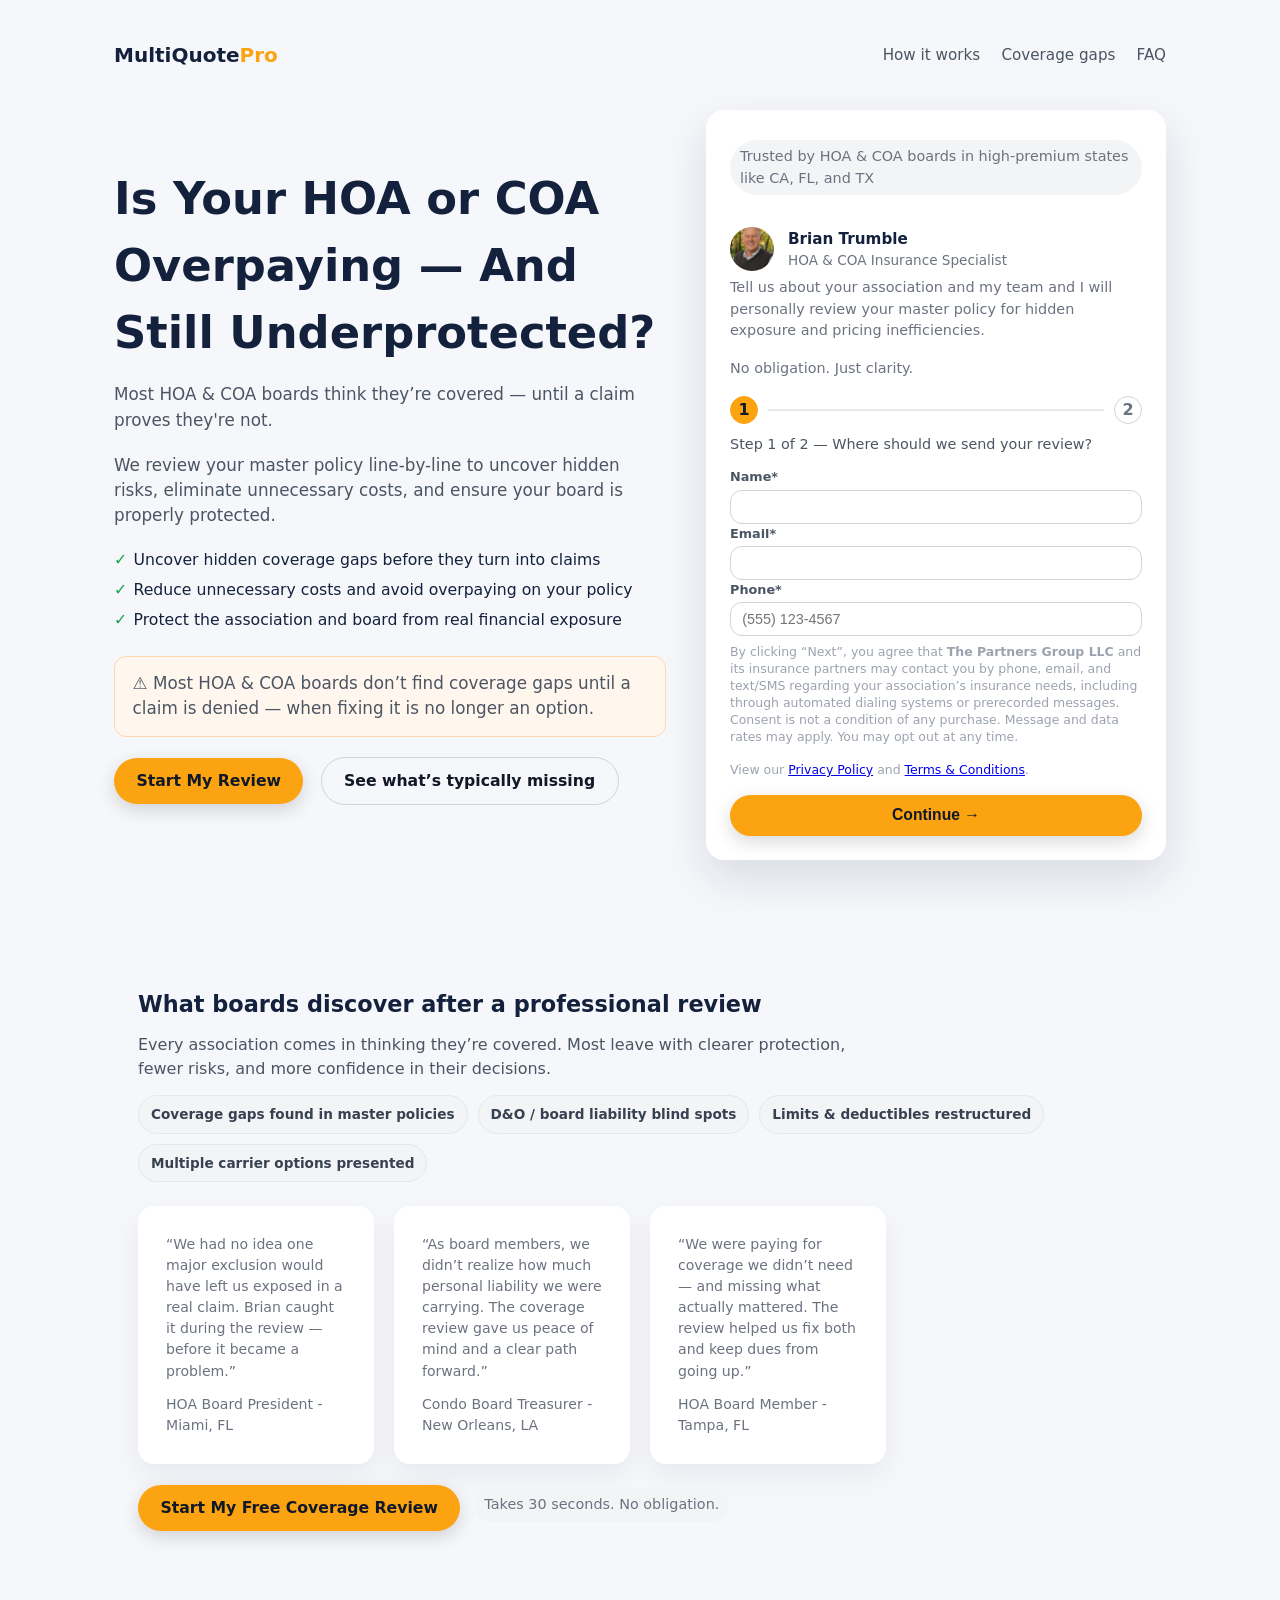
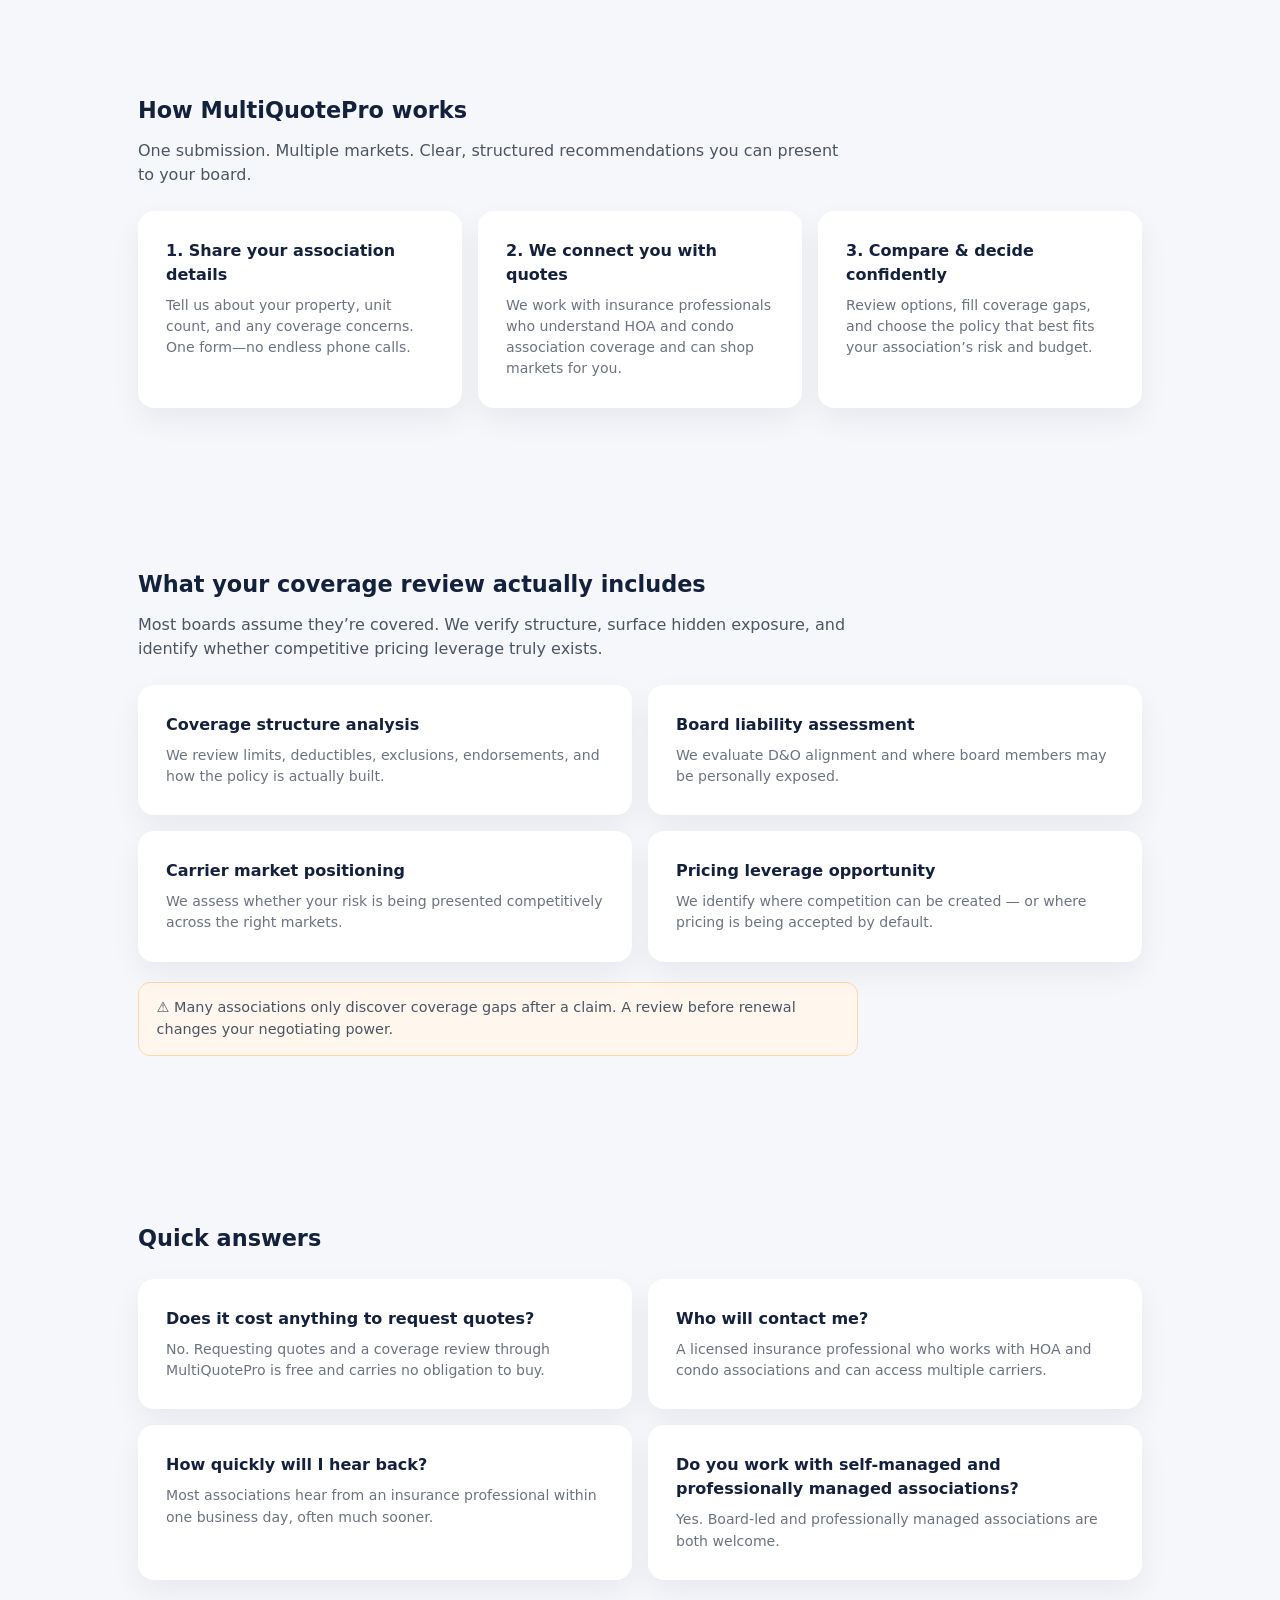
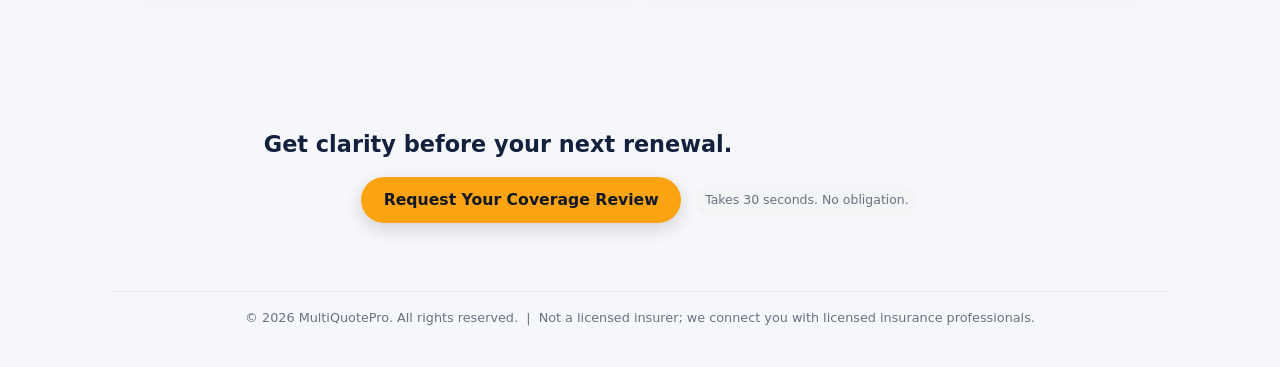
==== index.html @ 413044da "Revise text for clarity and specificity" ====
<!DOCTYPE html>
<html lang="en">
<head>
  <meta charset="UTF-8" />
  <title>MultiQuotePro – HOA & COA Association Insurance Review</title>
  <meta name="viewport" content="width=device-width, initial-scale=1" />
  <meta name="description" content="Free HOA and COA insurance coverage review. Uncover hidden gaps, exposure, and pricing inefficiencies before a claim or renewal." />
  <link rel="stylesheet" href="style.css" />

  <!-- Google tag (gtag.js) -->
  <script async src="https://www.googletagmanager.com/gtag/js?id=G-M279DR51PG"></script>
  <script>
    window.dataLayer = window.dataLayer || [];
    function gtag(){dataLayer.push(arguments);}
    gtag('js', new Date());

    // GA4
    gtag('config', 'G-M279DR51PG');

    // GOOGLE ADS
    gtag('config', 'AW-17934471659');
  </script>
</head>

<body>
<div class="page">
  <div class="wrapper">
    <header>
      <div class="logo">MultiQuote<span>Pro</span></div>
      <nav>
        <a href="#how-it-works">How it works</a>
        <a href="#coverage">Coverage gaps</a>
        <a href="#faq">FAQ</a>
      </nav>
    </header>

    <main>
      <section class="hero">
        <div class="hero-copy">
          <h1>Is Your HOA or COA Overpaying — And Still Underprotected?</h1>

          <p>
            Most HOA & COA boards think they’re covered — until a claim proves they're not.
          </p>

          <p>
            We review your master policy line-by-line to uncover hidden risks, eliminate unnecessary costs, and ensure your board is properly protected.
          </p>

          <ul class="hero-bullets">
            <li>Uncover hidden coverage gaps before they turn into claims</li>
            <li>Reduce unnecessary costs and avoid overpaying on your policy</li>
            <li>Protect the association and board from real financial exposure</li>
          </ul>

          <p class="risk-highlight">
            ⚠ Most HOA & COA boards don’t find coverage gaps until a claim is denied — when fixing it is no longer an option.
          </p>

          <div style="margin-top: 1.2rem;">
            <a href="#quote-form" class="btn btn-primary">Start My Review</a>
            <a href="#coverage" class="btn btn-secondary">See what’s typically missing</a>
          </div>
        </div>

        <div>
          <div class="card" id="quote-form">
            <p class="micro-proof">
              Trusted by HOA & COA boards in high-premium states like CA, FL, and TX
            </p>

            <div class="advisor-block">
              <img src="brian-headshot.jpg" alt="Brian - HOA & COA Insurance Specialist" class="advisor-photo">
              <div class="advisor-info">
                <div class="advisor-name">Brian Trumble</div>
                <div class="advisor-title">HOA & COA Insurance Specialist</div>
              </div>
            </div>

            <div id="stepIntro1">
              <p>
                Tell us about your association and my team and I will personally review your
                master policy for hidden exposure and pricing inefficiencies.
              </p>

              <p>
                No obligation. Just clarity.
              </p>
            </div>

            <div id="stepIntro2" style="display:none;">
              <p style="margin-top:0.5rem; color:#6b7280;">
                Almost done — this allows me to tailor your coverage review and identify
                gaps, risks, and pricing opportunities specific to your association.
              </p>
            </div>

            <form
              id="leadForm"
              action="https://formspree.io/f/mldqwpjg"
              method="POST"
            >
              <div class="step-indicator">
                <div class="step-dot active" id="dot1">1</div>
                <div class="step-line"></div>
                <div class="step-dot" id="dot2">2</div>
              </div>

              <div class="step-label" id="stepLabel">
                Step 1 of 2 — Where should we send your review?
              </div>

              <!-- STEP 1 -->
              <div id="step1">
                <div class="form-grid">
                  <div class="form-field">
                    <label for="name">Name*</label>
                    <input id="name" name="Name" required />
                  </div>

                  <div class="form-field">
                    <label for="email">Email*</label>
                    <input
                      id="email"
                      name="email"
                      type="email"
                      required
                      pattern="^[^@\s]+@[^@\s]+\.[^@\s]+$"
                      title="Please enter a valid email address (example: name@domain.com)"
                    />
                  </div>

                  <div class="form-field">
                    <label for="phone">Phone*</label>
                    <input
                      id="phone"
                      name="phone"
                      type="tel"
                      inputmode="numeric"
                      maxlength="14"
                      placeholder="(555) 123-4567"
                      required
                    />
                  </div>
                </div>

                <div class="helper" style="margin-top: 0.5rem; font-size: 0.78rem; line-height: 1.35;">
                  By clicking “Next”, you agree that <strong>The Partners Group LLC</strong> and its insurance partners may
                  contact you by phone, email, and text/SMS regarding your association’s insurance needs, including through
                  automated dialing systems or prerecorded messages. Consent is not a condition of any purchase.
                  Message and data rates may apply. You may opt out at any time.
                  <br><br>
                  View our <a href="/privacy.html" target="_blank">Privacy Policy</a> and
                  <a href="/terms.html" target="_blank">Terms & Conditions</a>.
                </div>

                <div style="margin-top: 1rem;">
                  <button type="button" class="btn btn-primary" style="width: 100%;" id="nextBtn">
                    Continue →
                  </button>
                </div>
              </div>

              <!-- STEP 2 -->
              <div id="step2" style="display:none;">
                <div class="form-grid">
                  <div class="form-field">
                    <label for="org_name">Association name*</label>
                    <input id="org_name" name="org_name" required />
                  </div>

                  <div class="form-field">
                    <label for="state">State*</label>
                    <input id="state" name="state" maxlength="2" placeholder="ID, CA, TX..." required />
                  </div>
                </div>

                <input type="hidden" name="utm_source" id="utm_source" />
                <input type="hidden" name="utm_medium" id="utm_medium" />
                <input type="hidden" name="utm_campaign" id="utm_campaign" />
                <input type="hidden" name="source" value="website" />

                <div style="margin-top: 1rem;">
                  <div style="font-size:0.85rem; color:#374151; margin-bottom:10px;">
                    ✔ Most boards receive a clear, actionable review within 1 business day
                  </div>

                  <div style="display:flex; gap:10px;">
                    <button type="button" class="btn btn-secondary" style="flex:1;" id="backBtn">
                      ← Back
                    </button>

                    <button type="submit" class="btn btn-primary" style="flex:2;">
                      Send My Review →
                    </button>
                  </div>
                </div>
              </div>
            </form>
          </div>
        </div>
      </section>

      <section class="section" id="testimonials">
        <div class="wrapper">
          <h2>What boards discover after a professional review</h2>
          <p>
            Every association comes in thinking they’re covered. Most leave with clearer protection, fewer risks,
            and more confidence in their decisions.
          </p>

          <div class="proof-row">
            <div class="proof-pill">Coverage gaps found in master policies</div>
            <div class="proof-pill">D&O / board liability blind spots</div>
            <div class="proof-pill">Limits & deductibles restructured</div>
            <div class="proof-pill">Multiple carrier options presented</div>
          </div>

          <div class="testimonials-grid section-grid">
            <div class="section-card">
              <p>
                “We had no idea one major exclusion would have left us exposed in a real claim.
                Brian caught it during the review — before it became a problem.”
              </p>
              <p class="helper" style="margin-top:0.75rem;">
                HOA Board President - Miami, FL
              </p>
            </div>

            <div class="section-card">
              <p>
                “As board members, we didn’t realize how much personal liability we were carrying.
                The coverage review gave us peace of mind and a clear path forward.”
              </p>
              <p class="helper" style="margin-top:0.75rem;">
                Condo Board Treasurer - New Orleans, LA
              </p>
            </div>

            <div class="section-card">
              <p>
                “We were paying for coverage we didn’t need — and missing what actually mattered.
                The review helped us fix both and keep dues from going up.”
              </p>
              <p class="helper" style="margin-top:0.75rem;">
                HOA Board Member - Tampa, FL
              </p>
            </div>
          </div>

          <div class="section-cta">
            <a href="#quote-form" class="btn btn-primary">Start My Free Coverage Review</a>
            <div class="micro-proof">Takes 30 seconds. No obligation.</div>
          </div>
        </div>
      </section>

      <section class="section" id="how-it-works">
        <div class="wrapper">
          <h2>How MultiQuotePro works</h2>
          <p>
            One submission. Multiple markets. Clear, structured recommendations you can present to your board.
          </p>

          <div class="section-grid">
            <div class="section-card">
              <h3>1. Share your association details</h3>
              <p>Tell us about your property, unit count, and any coverage concerns. One form—no endless phone calls.</p>
            </div>

            <div class="section-card">
              <h3>2. We connect you with quotes</h3>
              <p>We work with insurance professionals who understand HOA and condo association coverage and can shop markets for you.</p>
            </div>

            <div class="section-card">
              <h3>3. Compare & decide confidently</h3>
              <p>Review options, fill coverage gaps, and choose the policy that best fits your association’s risk and budget.</p>
            </div>
          </div>
        </div>
      </section>

      <section class="section" id="coverage">
        <div class="wrapper">
          <h2>What your coverage review actually includes</h2>
          <p>
            Most boards assume they’re covered. We verify structure, surface hidden exposure, and identify whether competitive pricing leverage truly exists.
          </p>

          <div class="section-grid section-grid-2x2">
            <div class="section-card">
              <h3>Coverage structure analysis</h3>
              <p>We review limits, deductibles, exclusions, endorsements, and how the policy is actually built.</p>
            </div>

            <div class="section-card">
              <h3>Board liability assessment</h3>
              <p>We evaluate D&O alignment and where board members may be personally exposed.</p>
            </div>

            <div class="section-card">
              <h3>Carrier market positioning</h3>
              <p>We assess whether your risk is being presented competitively across the right markets.</p>
            </div>

            <div class="section-card">
              <h3>Pricing leverage opportunity</h3>
              <p>We identify where competition can be created — or where pricing is being accepted by default.</p>
            </div>
          </div>

          <p class="risk-highlight">
            ⚠ Many associations only discover coverage gaps after a claim. A review before renewal changes your negotiating power.
          </p>
        </div>
      </section>

      <section class="section" id="faq">
        <div class="wrapper">
          <h2>Quick answers</h2>

          <div class="section-grid">
            <div class="section-card">
              <h3>Does it cost anything to request quotes?</h3>
              <p>No. Requesting quotes and a coverage review through MultiQuotePro is free and carries no obligation to buy.</p>
            </div>

            <div class="section-card">
              <h3>Who will contact me?</h3>
              <p>A licensed insurance professional who works with HOA and condo associations and can access multiple carriers.</p>
            </div>

            <div class="section-card">
              <h3>How quickly will I hear back?</h3>
              <p>Most associations hear from an insurance professional within one business day, often much sooner.</p>
            </div>

            <div class="section-card">
              <h3>Do you work with self-managed and professionally managed associations?</h3>
              <p>Yes. Board-led and professionally managed associations are both welcome.</p>
            </div>
          </div>
        </div>
      </section>
    </main>

    <section class="section final-cta">
      <div class="wrapper">
        <h2>Get clarity before your next renewal.</h2>

        <div class="final-cta-actions">
          <a href="#quote-form" class="btn btn-primary">Request Your Coverage Review</a>
          <div class="micro-proof">Takes 30 seconds. No obligation.</div>
        </div>
      </div>
    </section>

    <footer>
      &copy; <span id="year"></span> MultiQuotePro. All rights reserved.
      &nbsp;|&nbsp; Not a licensed insurer; we connect you with licensed insurance professionals.
    </footer>
  </div>
</div>

<script>
  document.getElementById('year').textContent = new Date().getFullYear();

  const params = new URLSearchParams(window.location.search);
  ['utm_source','utm_medium','utm_campaign'].forEach(key => {
    const el = document.getElementById(key);
    if (el && params.get(key)) el.value = params.get(key);
  });

  const step1 = document.getElementById("step1");
  const step2 = document.getElementById("step2");
  const nextBtn = document.getElementById("nextBtn");
  const backBtn = document.getElementById("backBtn");
  const stepLabel = document.getElementById("stepLabel");
  const dot1 = document.getElementById("dot1");
  const dot2 = document.getElementById("dot2");
  const leadForm = document.getElementById("leadForm");

  function showStep(n) {
    const intro1 = document.getElementById("stepIntro1");
    const intro2 = document.getElementById("stepIntro2");

    if (n === 1) {
      step1.style.display = "";
      step2.style.display = "none";
      stepLabel.textContent = "Step 1 of 2 — Where should we send your review?";

      intro1.style.display = "";
      intro2.style.display = "none";

      dot1.classList.add("active");
      dot2.classList.remove("active");
    } else {
      step1.style.display = "none";
      step2.style.display = "";
      stepLabel.textContent = "Step 2 of 2 — Final details to complete your review";

      intro1.style.display = "none";
      intro2.style.display = "";

      dot1.classList.remove("active");
      dot2.classList.add("active");
    }
  }

  function formatPhone(value) {
    const digits = value.replace(/\D/g, "").slice(0, 10);
    if (digits.length === 0) return "";
    if (digits.length < 4) return `(${digits}`;
    if (digits.length < 7) return `(${digits.slice(0,3)}) ${digits.slice(3)}`;
    return `(${digits.slice(0,3)}) ${digits.slice(3,6)}-${digits.slice(6)}`;
  }

  const phoneInput = document.getElementById("phone");

  phoneInput?.addEventListener("input", (e) => {
    e.target.value = formatPhone(e.target.value);
  });

  if (phoneInput) phoneInput.value = formatPhone(phoneInput.value);

  function validStep1() {
    const name = document.getElementById("name");
    const email = document.getElementById("email");
    const phoneEl = document.getElementById("phone");

    if (!name.checkValidity()) { name.reportValidity(); return false; }
    if (!email.checkValidity()) { email.reportValidity(); return false; }

    const phoneDigits = (phoneEl.value || "").replace(/\D/g, "");
    if (phoneDigits.length !== 10) {
      phoneEl.setCustomValidity("Please enter a 10-digit phone number");
      phoneEl.reportValidity();
      phoneEl.setCustomValidity("");
      return false;
    }

    return true;
  }

  nextBtn.addEventListener("click", () => {
    if (!validStep1()) return;
    showStep(2);
  });

  backBtn?.addEventListener("click", () => showStep(1));

  leadForm?.addEventListener("submit", async (e) => {
    e.preventDefault();

    if (!leadForm.checkValidity()) {
      leadForm.reportValidity();
      return;
    }

    const formData = new FormData(leadForm);

    try {
      const res = await fetch(leadForm.action, {
        method: "POST",
        body: formData,
        headers: { "Accept": "application/json" }
      });

      if (res.ok) {
        try {
          gtag('event', 'generate_lead');
        } catch (e) {}

        window.location.href = "/thank-you.html";
      } else {
        alert("Something went wrong submitting the form. Please try again or call us.");
      }
    } catch (err) {
      alert("Network error. Please try again or call us.");
    }
  });
</script>
</body>
</html>
---- style.css ----
/* Basic reset */
* {
  box-sizing: border-box;
  margin: 0;
  padding: 0;
}

body {
  font-family: system-ui, -apple-system, BlinkMacSystemFont, "Segoe UI", sans-serif;
  background: #f5f7fb;
  color: #14213d;
  line-height: 1.5;
}

/* Layout */
.page {
  min-height: 100vh;
  display: flex;
  flex-direction: column;
}

.wrapper {
  max-width: 1100px;
  margin: 0 auto;
  padding: 1.5rem;
}

/* Header */
header {
  padding: 1rem 0 0.5rem;
  display: flex;
  justify-content: space-between;
  align-items: center;
}

.logo {
  font-weight: 700;
  font-size: 1.25rem;
  color: #14213d;
}

.logo span {
  color: #fca311;
}

header nav a {
  margin-left: 1rem;
  text-decoration: none;
  color: #4b5563;
  font-size: 0.95rem;
}

header nav a:hover {
  color: #111827;
}

/* Hero */
.hero {
  display: grid;
  grid-template-columns: minmax(0, 3fr) minmax(0, 2.5fr);
  gap: 2.5rem;
  align-items: center;
  padding: 2rem 0 3rem;
}

@media (max-width: 768px) {
  .hero {
    grid-template-columns: 1fr;
  }
}

.hero-copy h1 {
  font-size: clamp(2rem, 2.6vw + 1rem, 2.8rem);
  margin-bottom: 1rem;
}

.hero-copy h1 span {
  color: #fca311;
}

.hero-copy p {
  font-size: 1.05rem;
  color: #4b5563;
  margin-bottom: 1.25rem;
}

.hero-bullets {
  margin: 1rem 0 1.5rem;
  list-style: none;
}

.hero-bullets li {
  margin-bottom: 0.4rem;
  display: flex;
  align-items: center;
  font-size: 0.98rem;
}

.hero-bullets li::before {
  content: "✓";
  color: #16a34a;
  margin-right: 0.4rem;
  font-weight: 600;
}

/* Buttons */
.btn {
  display: inline-flex;
  align-items: center;
  justify-content: center;
  padding: 0.7rem 1.4rem;
  border-radius: 999px;
  border: none;
  cursor: pointer;
  font-weight: 600;
  font-size: 0.98rem;
  text-decoration: none;
}

.btn-primary {
  background: #fca311;
  color: #111827;
  box-shadow: 0 6px 18px rgba(0, 0, 0, 0.15);
}

.btn-primary:hover {
  background: #f59e0b;
}

.btn-secondary {
  background: transparent;
  color: #111827;
  border: 1px solid #d1d5db;
  margin-left: 0.75rem;
}

.btn-secondary:hover {
  background: #e5e7eb;
}

/* Card / form */
.card {
  background: #ffffff;
  border-radius: 18px;
  padding: 1.5rem;
  box-shadow: 0 18px 45px rgba(15, 23, 42, 0.12);
}

.card h2 {
  font-size: 1.25rem;
  margin-bottom: 0.5rem;
}

.card p {
  font-size: 0.9rem;
  color: #6b7280;
  margin-bottom: 1rem;
}

#step1 .form-grid {
  grid-template-columns: 1fr;
}

@media (max-width: 640px) {
  .form-grid {
    grid-template-columns: 1fr;
  }
}

.form-field {
  display: flex;
  flex-direction: column;
}

label {
  font-size: 0.8rem;
  font-weight: 600;
  color: #4b5563;
  margin-bottom: 0.2rem;
}

input,
textarea,
select {
  border-radius: 0.75rem;
  border: 1px solid #d1d5db;
  padding: 0.5rem 0.7rem;
  font-size: 0.9rem;
  outline: none;
}

textarea {
  min-height: 70px;
  resize: vertical;
}

input:focus,
textarea:focus,
select:focus {
  border-color: #fca311;
  box-shadow: 0 0 0 1px rgba(252, 163, 17, 0.2);
}

.helper {
  font-size: 0.75rem;
  color: #9ca3af;
}

/* Sections */
.section {
  padding: 3.5rem 0;
}

.section h2 {
  font-size: 1.4rem;
  margin-bottom: 0.75rem;
}

.section p {
  color: #4b5563;
  max-width: 680px;
}

.section-grid {
  margin-top: 1.5rem;
  display: grid;
  gap: 1rem;
  grid-template-columns: repeat(12, 1fr);
}

/* Default: 3-up cards like How it works */
.section-card {
  grid-column: span 4;
}

/* Tablet: 2-up */
@media (max-width: 900px) {
  .section-card { grid-column: span 6; }
}

/* Mobile: 1-up */
@media (max-width: 640px) {
  .section-card { grid-column: span 12; }
}
/* Force a clean 2x2 grid (used for “What your coverage review actually includes”) */
/* 2x2 grid for Coverage Review section (works with 12-col layout) */
.section-grid.section-grid-2x2 .section-card{
  grid-column: span 6; /* 2-up */
}

@media (max-width: 900px){
  .section-grid.section-grid-2x2 .section-card{
    grid-column: span 12; /* 1-up */
  }
}

.section-card {
  background: #ffffff;
  border-radius: 16px;
  padding: 1.75rem 1.75rem;
  box-shadow: 0 12px 30px rgba(15, 23, 42, 0.06);
}

.section-card h3 {
  font-size: 1rem;
  margin-bottom: 0.5rem;
}

.section-card p {
  font-size: 0.88rem;
  color: #6b7280;
}

/* Footer */
footer {
  border-top: 1px solid #e5e7eb;
  padding: 1rem 0;
  font-size: 0.8rem;
  color: #6b7280;
  text-align: center;
  margin-top: auto;
}
/* Multi-step form */
.step-indicator{
  display:flex;
  align-items:center;
  gap:10px;
  margin: 0 0 10px;
}
.step-dot{
  width:28px; height:28px;
  border-radius:999px;
  border:1px solid #d1d5db;
  display:grid;
  place-items:center;
  font-weight:700;
  color:#6b7280;
  background:#fff;
}
.step-dot.active{
  background:#fca311;
  border-color:#fca311;
  color:#111827;
}
.step-line{
  flex:1;
  height:2px;
  background:#e5e7eb;
}
.step-label{
  font-size:.9rem;
  color:#4b5563;
  margin-bottom: 12px;
}
.advisor-block {
  display: flex;
  align-items: center;
  gap: 14px;
  margin: 16px 0 6px 0;
}

.advisor-photo{
  width: 44px !important;
  height: 44px !important;
  border-radius: 999px !important;
  object-fit: cover !important;
  flex: 0 0 44px !important;
  display: block !important;
  max-width: 44px !important;
}

.advisor-name {
  font-weight: 600;
  font-size: 0.95rem;
}

.advisor-title {
  font-size: 0.85rem;
  color: #6b7280;
}
/* Force advisor headshot sizing (override any global img rules) */
.advisor-photo{
  width: 44px !important;
  height: 44px !important;
  max-width: 44px !important;
  max-height: 44px !important;
  border-radius: 999px !important;
  object-fit: cover !important;
  flex: 0 0 44px !important;
  display: block !important;
}
.micro-proof{
  font-size: 0.78rem;
  color: #6b7280;
  background: #f3f4f6;
  display: inline-block;
  padding: 6px 10px;
  border-radius: 999px;
  margin: 6px 0 12px;
}
.risk-highlight{
  font-size: 0.9rem;
  font-weight: 500;
  color: #9f1239;
  background: #fef2f2;
  padding: 10px 14px;
  border-left: 4px solid #dc2626;
  border-radius: 8px;
  margin: 14px 0 6px;
}
.proof-row{
  display:flex;
  flex-wrap:wrap;
  gap:10px;
  margin-top:14px;
  margin-bottom:18px;
}
.proof-pill{
  background:#f3f4f6;
  border:1px solid #e5e7eb;
  color:#374151;
  padding:8px 12px;
  border-radius:999px;
  font-size:.85rem;
  font-weight:600;
}.section-cta{
  margin-top:18px;
  display:flex;
  align-items:center;
  gap:14px;
  flex-wrap:wrap;
}
.section-cta .micro-proof{
  color:#6b7280;
  font-size:.9rem;
}
.section h2 {
  text-align: left;
  max-width: 720px;
}

.section p {
  max-width: 720px;
}
/* Section header width control */
.section h2,
.section > .wrapper h2 {
  max-width: 720px;
}

.section p,
.section > .wrapper p {
  max-width: 720px;
}
.risk-highlight{
  margin-top: 1.25rem;
  background: #fff7ed;              /* softer than red */
  border: 1px solid #fed7aa;
  color: #9a3412;
  padding: 0.9rem 1.1rem;
  border-radius: 12px;
  max-width: 900px;                 /* keeps it from feeling like a site alert */
}
/* Testimonials layout fix */
.testimonials-grid{
  display: grid;
  gap: 1.25rem;
  grid-template-columns: repeat(12, 1fr);
  margin-top: 1.5rem;
}

.testimonials-grid .section-card{
  grid-column: span 3;
}

@media (max-width: 900px){
  .testimonials-grid .section-card{
    grid-column: span 6;
  }
}

@media (max-width: 640px){
  .testimonials-grid .section-card{
    grid-column: span 12;
  }
}
/* ===================================== */
/* FAQ 2x2 layout fix                    */
/* ===================================== */

#faq .section-grid{
  grid-template-columns: repeat(12, 1fr); /* keep base grid */
}

/* Force FAQ cards into 2 columns */
#faq .section-card{
  grid-column: span 6;
}

@media (max-width: 900px){
  #faq .section-card{
    grid-column: span 12;
  }
}


/* ===================================== */
/* Final CTA alignment fix               */
/* ===================================== */

.final-cta{
  text-align: center;
  padding: 2.75rem 0;
}

.final-cta h2{
  text-align: center;
  max-width: none;
  margin-bottom: 1rem;
}

.final-cta-actions{
  display: inline-flex;
  align-items: center;
  gap: 14px;
  flex-wrap: wrap;
  justify-content: center;
}

.final-cta .micro-proof{
  margin: 0;
}

@media (max-width: 640px){
  .final-cta-actions{
    flex-direction: column;
    align-items: stretch;
  }

  .final-cta-actions .btn{
    width: 100%;
  }
  #step1 .helper {
  font-size: 0.72rem;
  color: #6b7280;
  line-height: 1.3;
  opacity: 0.85;
}
}
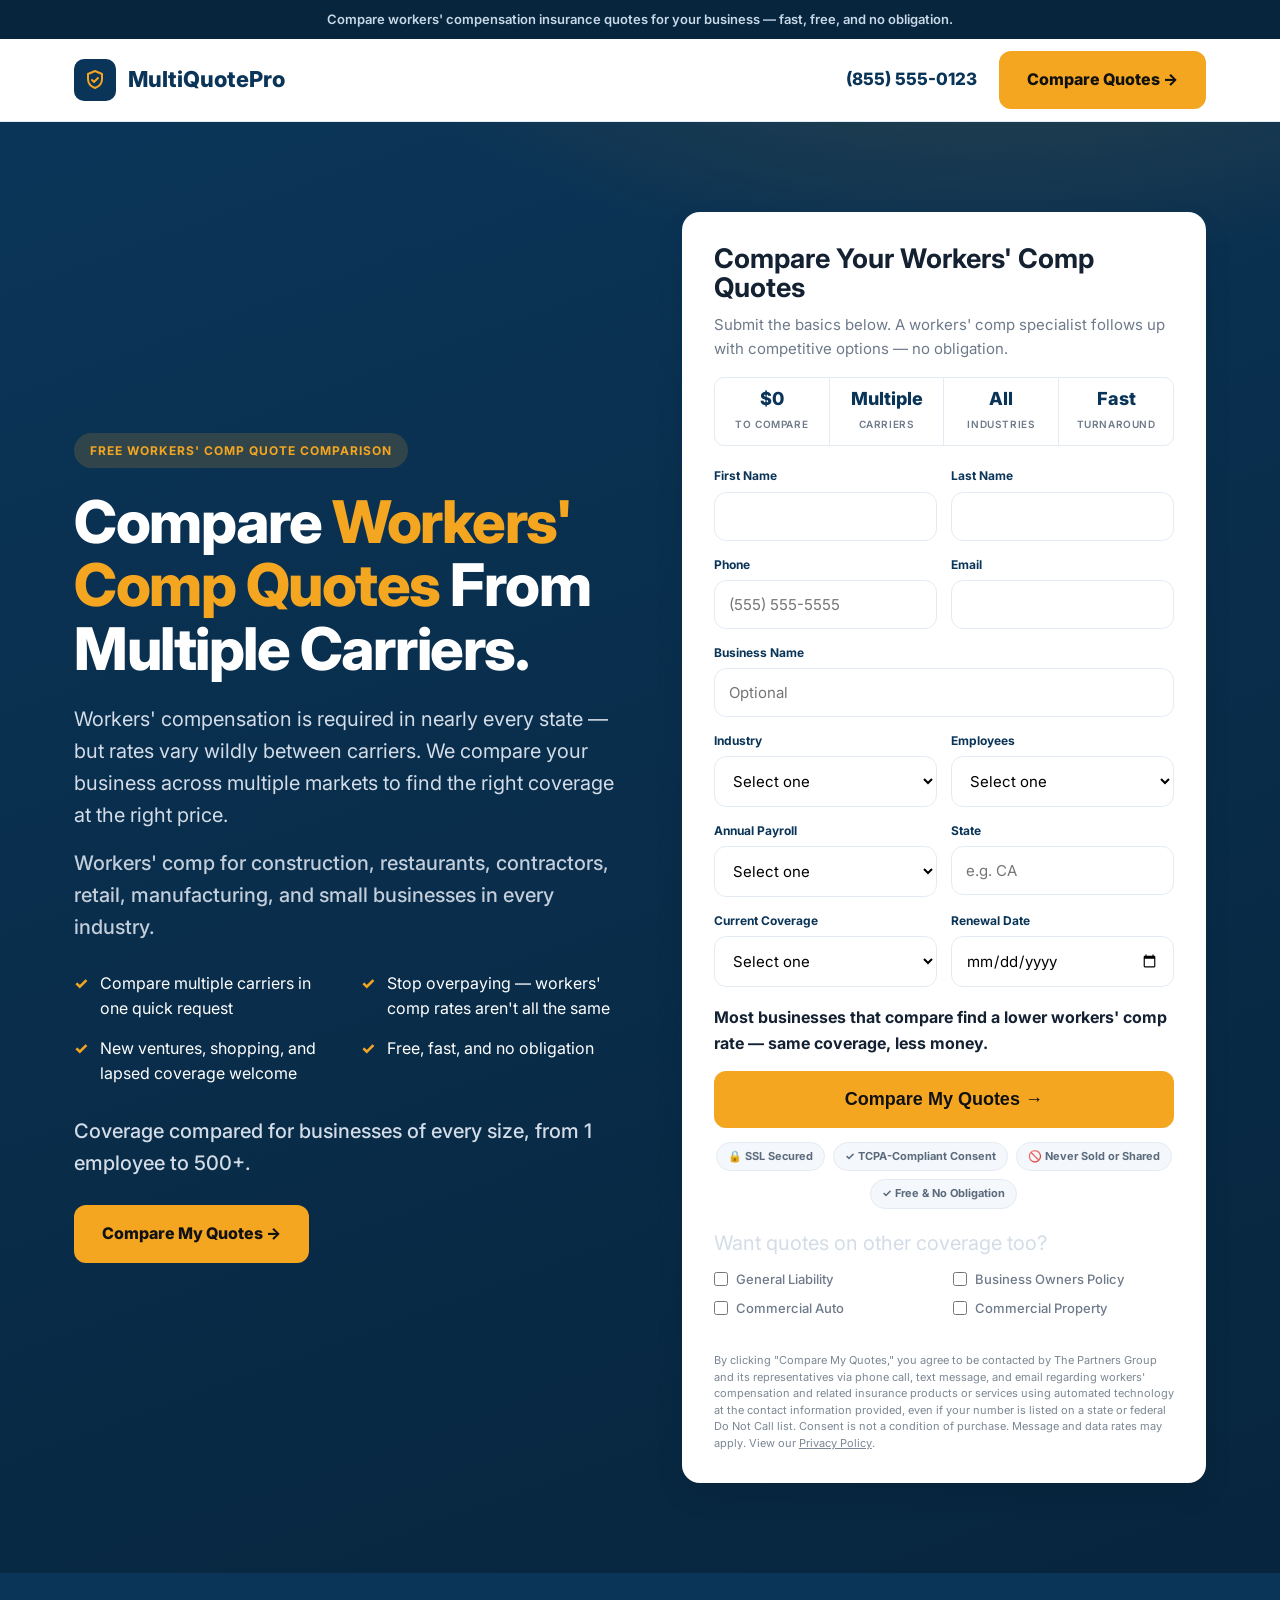
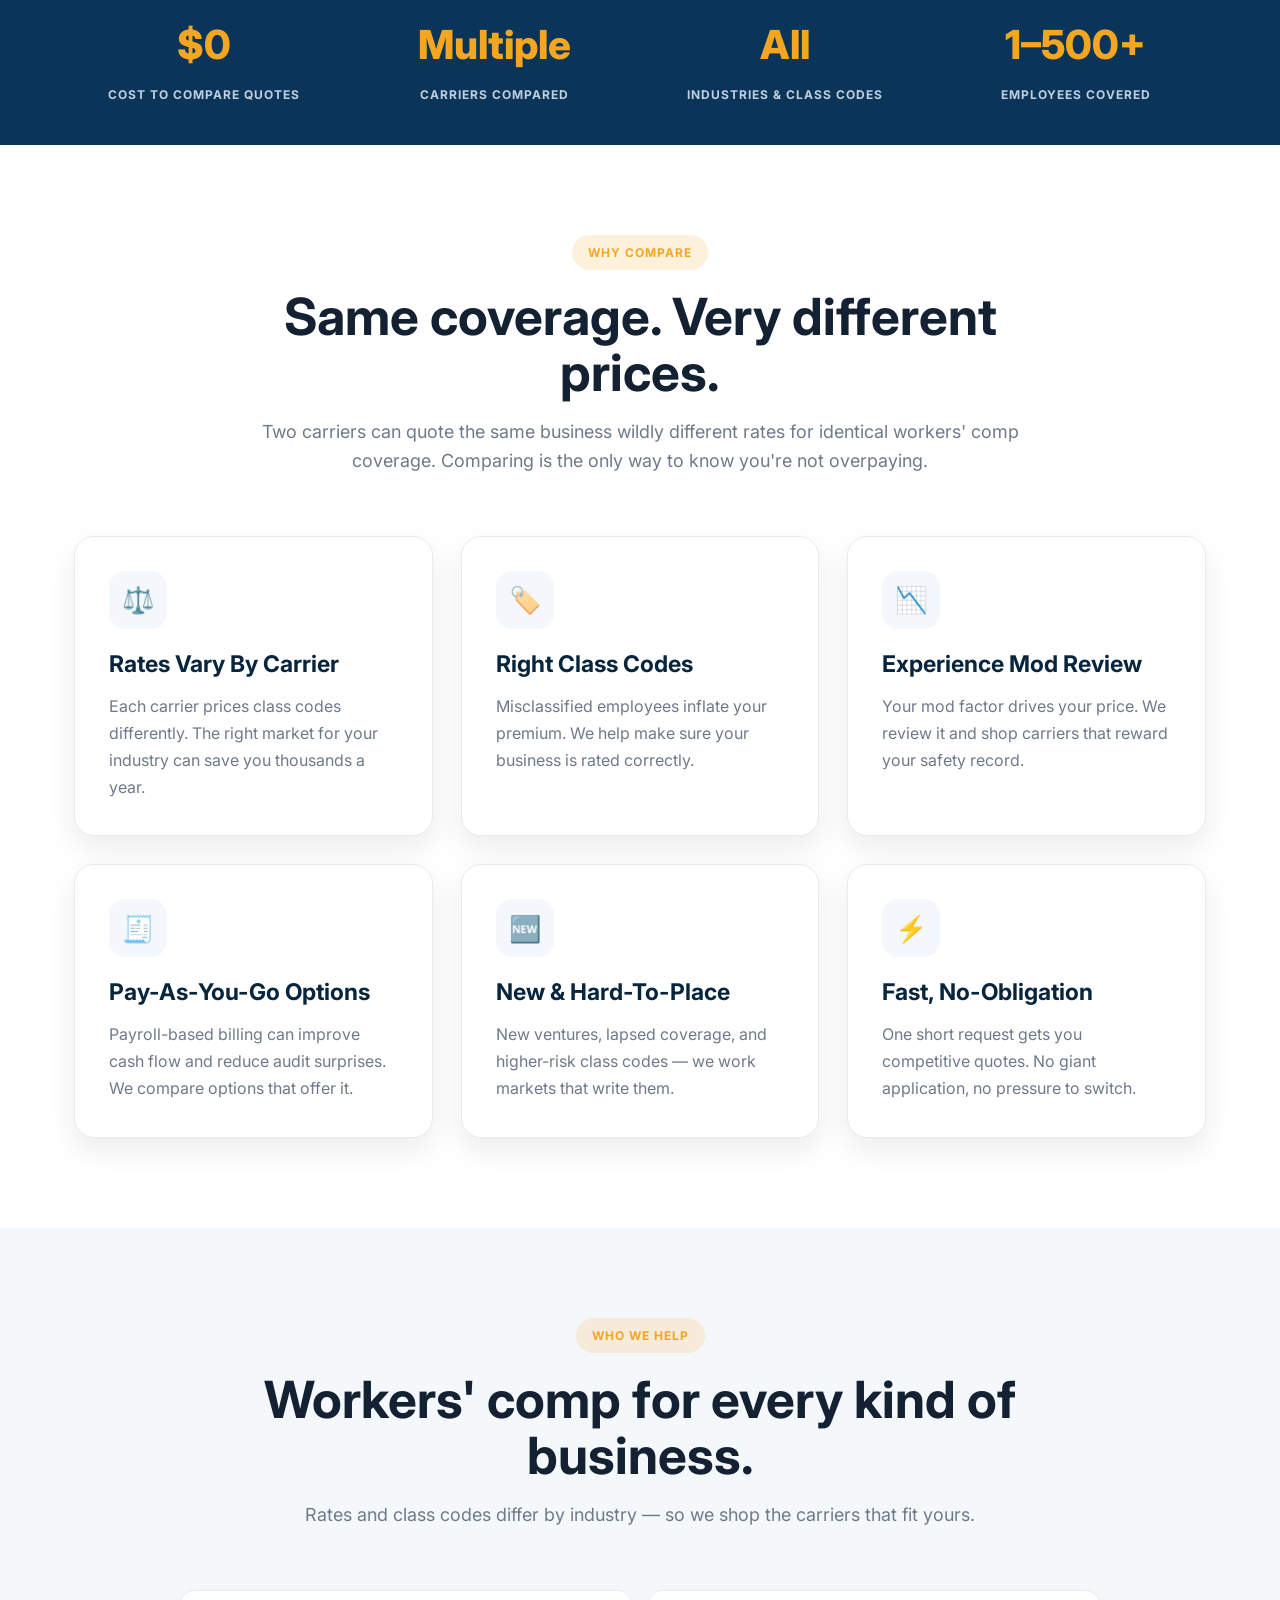
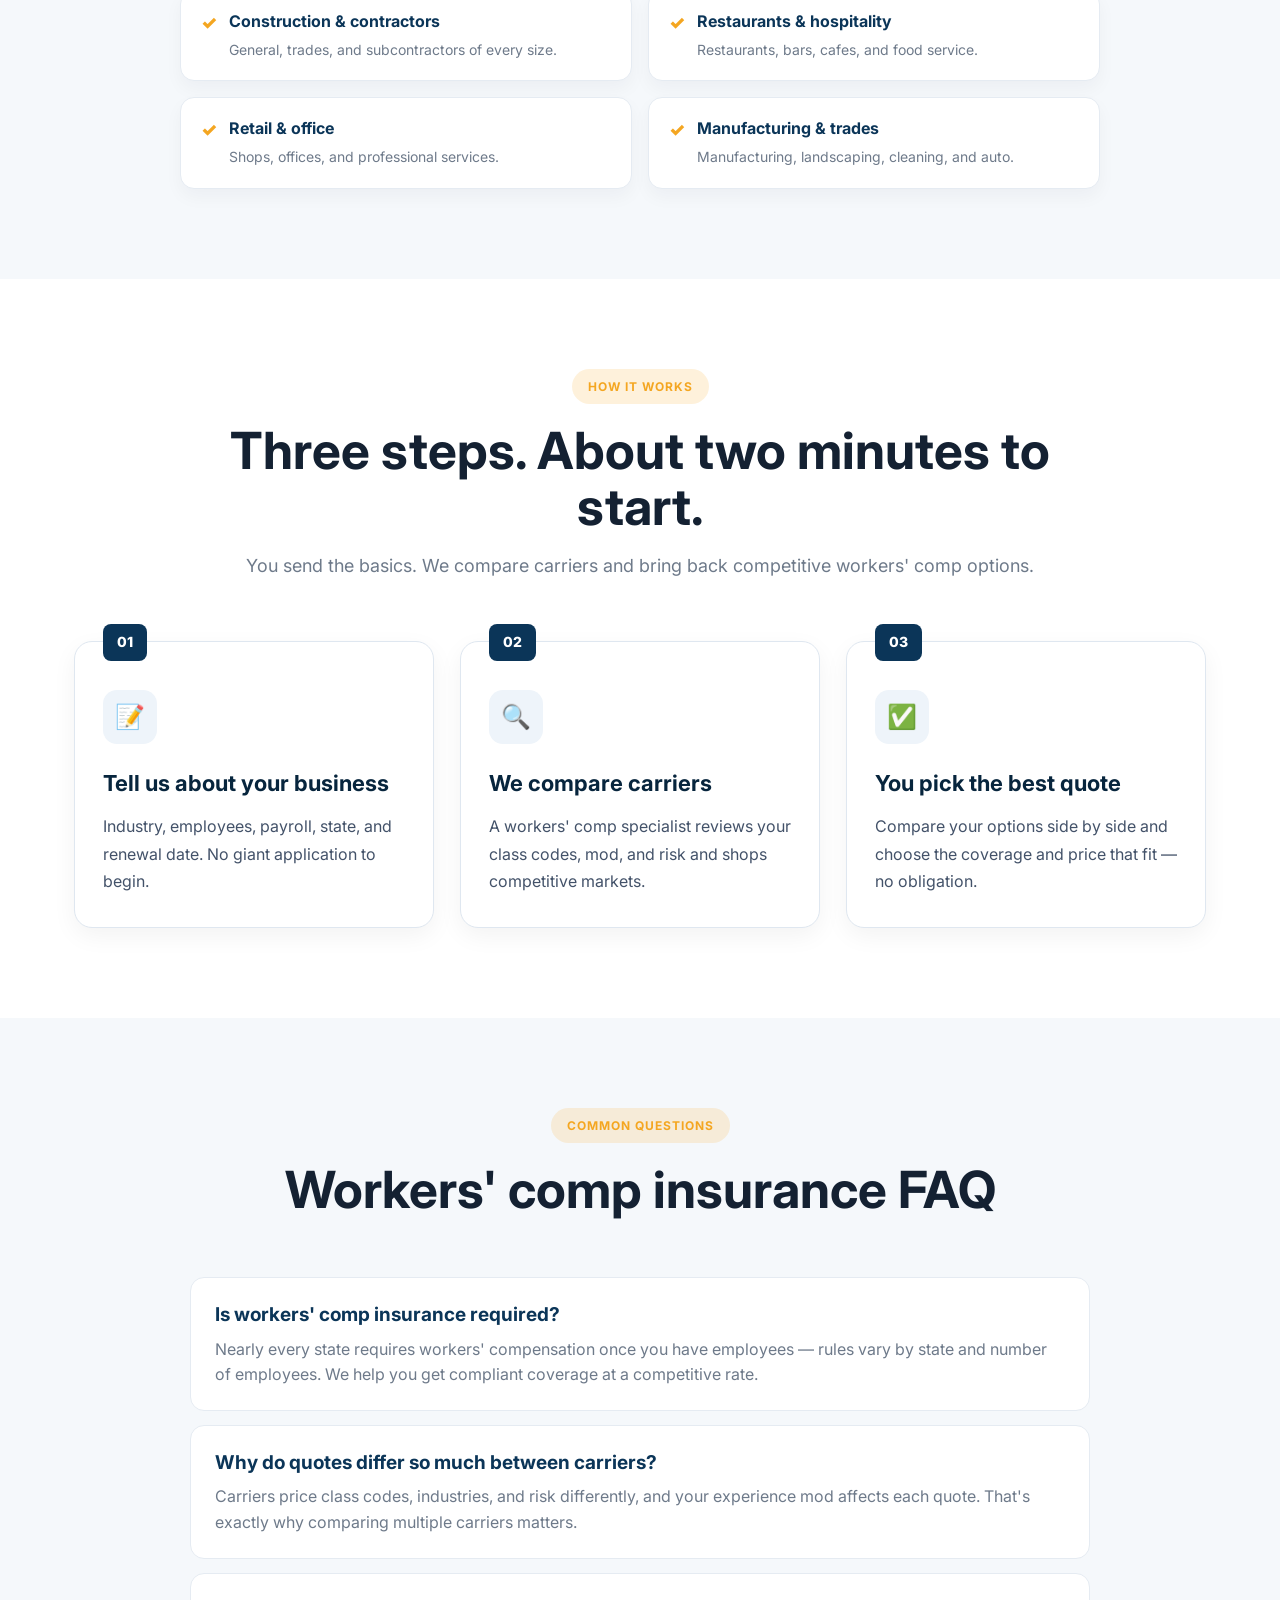
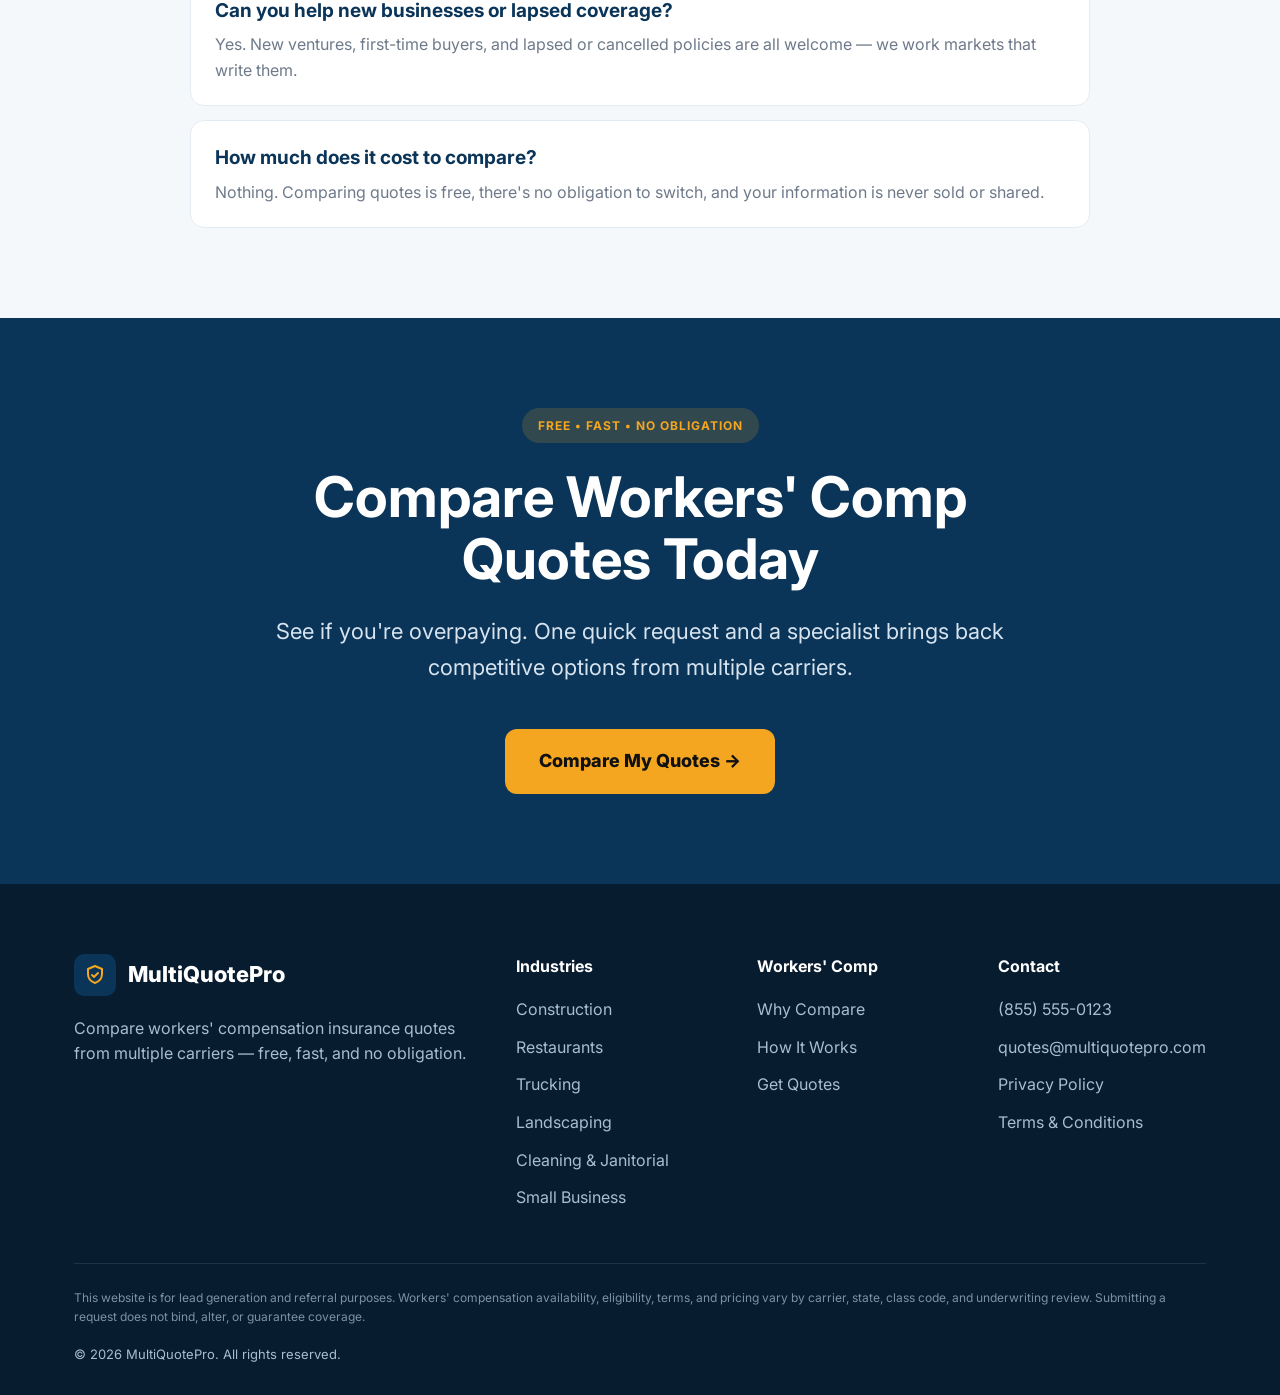
==== commit 1b614d3e: "Add files via upload" ====
--- a/index.html
+++ b/index.html
@@ -1,485 +1,502 @@
 <!DOCTYPE html>
 <html lang="en">
 <head>
-  <meta charset="UTF-8" />
-  <title>MultiQuotePro – HOA & COA Association Insurance Review</title>
-  <meta name="viewport" content="width=device-width, initial-scale=1" />
-  <meta name="description" content="Free HOA and COA insurance coverage review. Uncover hidden gaps, exposure, and pricing inefficiencies before a claim or renewal." />
-  <link rel="stylesheet" href="style.css" />
-
-  <!-- Google tag (gtag.js) -->
-  <script async src="https://www.googletagmanager.com/gtag/js?id=G-M279DR51PG"></script>
-  <script>
-    window.dataLayer = window.dataLayer || [];
-    function gtag(){dataLayer.push(arguments);}
-    gtag('js', new Date());
-
-    // GA4
-    gtag('config', 'G-M279DR51PG');
-
-    // GOOGLE ADS
-    gtag('config', 'AW-17934471659');
-  </script>
+<meta charset="UTF-8" />
+<meta name="viewport" content="width=device-width, initial-scale=1.0" />
+<title>MultiQuotePro | Compare Workers' Comp Insurance Quotes</title>
+<meta name="description" content="Compare workers' compensation insurance quotes from multiple carriers. Free, fast, no obligation. Workers' comp for construction, restaurants, contractors, and small businesses in every industry — find the right coverage at the right price before your renewal." />
+<meta property="og:type" content="website" />
+<meta property="og:site_name" content="MultiQuotePro" />
+<meta property="og:title" content="MultiQuotePro | Compare Workers' Comp Insurance Quotes" />
+<meta property="og:description" content="Compare workers' compensation insurance quotes from multiple carriers. Free, fast, no obligation. Workers' comp for construction, restaurants, contractors, and small businesses in every industry — find the right coverage at the right price before your renewal." />
+<meta property="og:url" content="https://multiquotepro.com/" />
+<meta property="og:image" content="https://multiquotepro.com/og.png" />
+<meta name="twitter:card" content="summary_large_image" />
+<link rel="icon" type="image/svg+xml" href="/favicon.svg" />
+<link rel="preconnect" href="https://fonts.googleapis.com">
+<link rel="preconnect" href="https://fonts.gstatic.com" crossorigin>
+<link href="https://fonts.googleapis.com/css2?family=Inter:wght@400;500;600;700;800&display=swap" rel="stylesheet">
+
+<!-- ============================================================
+     ANALYTICS PLACEHOLDER — paste your GA4 / Ads ID and uncomment.
+<script async src="https://www.googletagmanager.com/gtag/js?id=G-XXXXXXXXXX"></script>
+<script>
+  window.dataLayer = window.dataLayer || [];
+  function gtag(){dataLayer.push(arguments);}
+  gtag('js', new Date());
+  gtag('config', 'G-XXXXXXXXXX');
+</script>
+============================================================ -->
+
+<style>
+:root{
+  --navy:#0B3558;--navy-dark:#07253D;--gold:#F4A621;--gold-dark:#D88D13;
+  --light:#F7F9FC;--text:#142132;--muted:#6E7A8A;--line:#E5EBF2;
+  --radius:18px;--shadow:0 12px 30px rgba(0,0,0,.08);--container:1180px;
+}
+*{margin:0;padding:0;box-sizing:border-box;}
+html{scroll-behavior:smooth;}
+body{font-family:'Inter',sans-serif;color:var(--text);background:#fff;line-height:1.6;}
+.container{width:100%;max-width:var(--container);margin:auto;padding:0 24px;}
+a{text-decoration:none;}
+img{max-width:100%;}
+.top-bar{background:var(--navy-dark);color:#C7D8E7;text-align:center;font-size:13px;font-weight:600;padding:9px 16px;}
+.nav{position:sticky;top:0;z-index:999;background:rgba(255,255,255,.96);backdrop-filter:blur(10px);border-bottom:1px solid var(--line);}
+.nav-inner{height:82px;display:flex;align-items:center;justify-content:space-between;}
+.logo{display:flex;align-items:center;gap:12px;font-weight:800;color:var(--navy);font-size:22px;}
+.logo-box{width:42px;height:42px;border-radius:10px;background:var(--navy);display:flex;align-items:center;justify-content:center;color:var(--gold);}
+.logo-box svg{width:24px;height:24px;}
+.nav-right{display:flex;align-items:center;gap:22px;}
+.nav-phone{font-weight:800;color:var(--navy);font-size:17px;white-space:nowrap;}
+.btn{display:inline-flex;align-items:center;justify-content:center;gap:10px;padding:16px 28px;border-radius:12px;font-weight:800;transition:.2s ease;cursor:pointer;border:none;}
+.btn-primary{background:var(--gold);color:#111;}
+.btn-primary:hover{background:var(--gold-dark);transform:translateY(-2px);}
+.hero{background:radial-gradient(1100px 480px at 78% -10%, rgba(244,166,33,.16), transparent 60%), linear-gradient(160deg,var(--navy) 0%, var(--navy-dark) 100%);color:#fff;padding:90px 0;}
+.hero-grid{display:grid;grid-template-columns:1fr .95fr;gap:56px;align-items:center;}
+.eyebrow{display:inline-block;background:rgba(244,166,33,.16);color:var(--gold);padding:8px 16px;border-radius:999px;font-size:12px;font-weight:700;letter-spacing:1px;text-transform:uppercase;}
+.hero-title{font-size:clamp(38px,4.6vw,60px);line-height:1.08;font-weight:800;letter-spacing:-1.5px;margin:22px 0;max-width:720px;}
+.highlight{color:var(--gold);}
+.hero p{font-size:20px;color:#D3DCE7;max-width:700px;}
+.mini-proof{margin-top:16px;font-size:13px;line-height:1.6;color:#C7D8E7;font-weight:500;opacity:.92;}
+.hero-points{margin:28px 0;display:grid;grid-template-columns:repeat(2,minmax(0,1fr));gap:14px 22px;max-width:640px;}
+.hero-points div{display:flex;align-items:flex-start;gap:12px;color:#fff;font-size:16px;}
+.hero-points span{color:var(--gold);font-weight:800;}
+.trust-line{margin:8px 0 26px;font-size:14px;color:#C7D8E7;font-weight:500;}
+.form-card{background:#fff;border-radius:var(--radius);padding:32px;box-shadow:var(--shadow);color:var(--text);}
+.form-card h3{font-size:27px;margin-bottom:10px;line-height:1.1;}
+.form-card > p{color:var(--muted);font-size:15px;margin-bottom:16px;}
+.form-stats{display:flex;border:1px solid var(--line);border-radius:10px;overflow:hidden;margin-bottom:20px;}
+.form-stat{flex:1;text-align:center;padding:10px 8px;border-right:1px solid var(--line);}
+.form-stat:last-child{border-right:none;}
+.form-stat strong{display:block;font-size:18px;font-weight:800;color:var(--navy);line-height:1.2;}
+.form-stat span{font-size:10px;text-transform:uppercase;letter-spacing:.6px;color:var(--muted);font-weight:600;}
+.form-grid{display:grid;grid-template-columns:1fr 1fr;gap:14px;}
+.form-grid .full{grid-column:1/-1;}
+.field-label{display:block;font-size:12px;font-weight:700;color:var(--navy);margin-bottom:6px;}
+.submit-btn{width:100%;display:flex;justify-content:center;margin-top:6px;padding:18px 24px;font-size:18px;}
+input,select,textarea{width:100%;padding:14px;border-radius:12px;border:1px solid var(--line);font-size:15px;font-family:inherit;background:#fff;}
+textarea{min-height:84px;resize:vertical;}
+input:focus,select:focus,textarea:focus{outline:none;border-color:var(--navy);}
+.secondary-label{font-size:13px;color:var(--muted);margin:18px 0 10px;}
+.secondary-services-grid{display:grid;grid-template-columns:1fr 1fr;gap:8px 18px;margin-bottom:18px;}
+.secondary-services-grid label{display:flex;align-items:center;gap:8px;font-size:13px;font-weight:500;color:var(--muted);cursor:pointer;}
+.secondary-services-grid input{width:14px;height:14px;margin:0;}
+.privacy-note{display:block;margin-top:10px;font-size:12px;color:#8A97A5;text-align:center;}
+.tcpa{display:block;width:100%;margin-top:16px;font-size:11px;line-height:1.5;color:#7B8794;text-align:left;}
+.tcpa a{color:#7B8794;text-decoration:underline;}
+.stats{background:var(--navy);padding:40px 0;}
+.stats-grid{display:grid;grid-template-columns:repeat(4,1fr);gap:30px;text-align:center;}
+.stat h2{color:#fff;font-size:40px;font-weight:800;}
+.stat h2 span{color:var(--gold);}
+.stat p{color:#BFD0E0;text-transform:uppercase;letter-spacing:1px;font-size:12px;font-weight:700;margin-top:8px;}
+.section{padding:90px 0;}
+.how-section{background:#f5f8fb;}
+.section-head{text-align:center;max-width:820px;margin:auto auto 60px;}
+.section-head h2{font-size:clamp(32px,4vw,52px);line-height:1.1;margin:18px 0;}
+.section-head p{color:var(--muted);font-size:18px;}
+.review-grid{display:grid;grid-template-columns:repeat(3,1fr);gap:28px;}
+.review-card{background:#fff;border:1px solid var(--line);border-radius:20px;padding:34px;box-shadow:var(--shadow);transition:.2s ease;}
+.review-card:hover{transform:translateY(-4px);}
+.review-icon{width:58px;height:58px;border-radius:16px;background:#F4F7FB;display:flex;align-items:center;justify-content:center;font-size:26px;margin-bottom:22px;}
+.review-card h3{font-size:23px;line-height:1.2;margin-bottom:14px;color:var(--navy-dark);}
+.review-card p{color:var(--muted);line-height:1.7;font-size:16px;}
+.seg-grid{display:grid;grid-template-columns:1fr 1fr;gap:16px;max-width:920px;margin:0 auto;}
+.seg-item{background:#fff;border:1px solid var(--line);border-radius:14px;padding:18px 20px;display:flex;gap:12px;align-items:flex-start;box-shadow:0 8px 18px rgba(16,32,51,.04);}
+.seg-item .check{color:var(--gold);font-weight:900;font-size:18px;}
+.seg-item strong{display:block;color:var(--navy);margin-bottom:2px;}
+.seg-item span{color:var(--muted);font-size:14px;}
+.how-grid{display:grid;grid-template-columns:repeat(3,1fr);gap:26px;margin-top:40px;}
+.how-card{position:relative;background:#fff;border:1px solid #dfe7f0;border-radius:18px;padding:48px 28px 32px;box-shadow:0 8px 24px rgba(0,0,0,.05);}
+.step-badge{position:absolute;top:-18px;left:28px;background:var(--navy);color:#fff;font-weight:800;padding:7px 14px;border-radius:8px;font-size:14px;}
+.how-icon{width:54px;height:54px;border-radius:14px;background:#eef4fa;display:flex;align-items:center;justify-content:center;font-size:24px;margin-bottom:22px;}
+.how-card h3{font-size:22px;margin-bottom:12px;color:var(--navy-dark);}
+.how-card p{color:#435269;font-size:16px;line-height:1.7;}
+.faq{max-width:900px;margin:0 auto;display:grid;gap:14px;}
+.faq-item{border:1px solid var(--line);border-radius:14px;padding:22px 24px;background:#fff;}
+.faq-item h3{color:var(--navy);margin-bottom:6px;font-size:19px;}
+.faq-item p{color:var(--muted);}
+.final-cta{background:var(--navy);padding:90px 20px;text-align:center;}
+.cta-box{max-width:820px;margin:0 auto;}
+.final-cta h2{color:#fff;font-size:clamp(34px,4.4vw,56px);line-height:1.1;margin:24px 0;}
+.final-cta p{color:#d7e4ef;font-size:22px;line-height:1.6;margin-bottom:34px;}
+.final-cta .btn{padding:18px 34px;font-size:18px;margin-top:10px;}
+footer{background:#071C2E;color:#A7BED1;padding:70px 0 30px;}
+.footer-grid{display:grid;grid-template-columns:2fr 1fr 1fr 1fr;gap:40px;margin-bottom:40px;}
+footer h4{color:#fff;margin-bottom:18px;}
+footer a{color:#A7BED1;display:block;margin-bottom:12px;}
+.footer-disclaimer{border-top:1px solid rgba(255,255,255,.1);padding-top:24px;font-size:12px;line-height:1.6;color:#7B92A6;margin-bottom:18px;}
+.footer-bottom{font-size:13px;}
+@media(max-width:980px){
+.hero-grid,.review-grid,.how-grid,.footer-grid,.stats-grid,.seg-grid{grid-template-columns:1fr;}
+.form-grid{grid-template-columns:1fr;}
+.hero-points{grid-template-columns:1fr;}
+.form-stats{flex-wrap:wrap;}
+.form-stat{flex:1 1 45%;}
+}
+@media(max-width:640px){.nav-phone{display:none;}}
+.trust-strip{display:flex;flex-wrap:wrap;gap:8px;justify-content:center;margin-top:14px;}
+.tbadge{display:inline-flex;align-items:center;gap:6px;font-size:11px;font-weight:700;color:#5B6B7C;background:#F4F7FB;border:1px solid #E5EBF2;border-radius:999px;padding:5px 11px;white-space:nowrap;}
+</style>
 </head>
-
 <body>
-<div class="page">
-  <div class="wrapper">
-    <header>
-      <div class="logo">MultiQuote<span>Pro</span></div>
-      <nav>
-        <a href="#how-it-works">How it works</a>
-        <a href="#coverage">Coverage gaps</a>
-        <a href="#faq">FAQ</a>
-      </nav>
-    </header>
-
-    <main>
-      <section class="hero">
-        <div class="hero-copy">
-          <h1>Is Your HOA or COA Overpaying — And Still Underprotected?</h1>
-
-          <p>
-            Most HOA & COA boards think they’re covered — until a claim proves they're not.
-          </p>
-
-          <p>
-            We review your master policy line-by-line to uncover hidden risks, eliminate unnecessary costs, and ensure your board is properly protected.
-          </p>
-
-          <ul class="hero-bullets">
-            <li>Uncover hidden coverage gaps before they turn into claims</li>
-            <li>Reduce unnecessary costs and avoid overpaying on your policy</li>
-            <li>Protect the association and board from real financial exposure</li>
-          </ul>
-
-          <p class="risk-highlight">
-            ⚠ Most HOA & COA boards don’t find coverage gaps until a claim is denied — when fixing it is no longer an option.
-          </p>
-
-          <div style="margin-top: 1.2rem;">
-            <a href="#quote-form" class="btn btn-primary">Start My Review</a>
-            <a href="#coverage" class="btn btn-secondary">See what’s typically missing</a>
-          </div>
-        </div>
-
-        <div>
-          <div class="card" id="quote-form">
-            <p class="micro-proof">
-              Trusted by HOA & COA boards in high-premium states like CA, FL, and TX
-            </p>
-
-            <div class="advisor-block">
-              <img src="brian-headshot.jpg" alt="Brian - HOA & COA Insurance Specialist" class="advisor-photo">
-              <div class="advisor-info">
-                <div class="advisor-name">Brian Trumble</div>
-                <div class="advisor-title">HOA & COA Insurance Specialist</div>
-              </div>
-            </div>
-
-            <div id="stepIntro1">
-              <p>
-                Tell us about your association and my team and I will personally review your
-                master policy for hidden exposure and pricing inefficiencies.
-              </p>
-
-              <p>
-                No obligation. Just clarity.
-              </p>
-            </div>
-
-            <div id="stepIntro2" style="display:none;">
-              <p style="margin-top:0.5rem; color:#6b7280;">
-                Almost done — this allows me to tailor your coverage review and identify
-                gaps, risks, and pricing opportunities specific to your association.
-              </p>
-            </div>
-
-            <form
-              id="leadForm"
-              action="https://formspree.io/f/mldqwpjg"
-              method="POST"
-            >
-              <div class="step-indicator">
-                <div class="step-dot active" id="dot1">1</div>
-                <div class="step-line"></div>
-                <div class="step-dot" id="dot2">2</div>
-              </div>
-
-              <div class="step-label" id="stepLabel">
-                Step 1 of 2 — Where should we send your review?
-              </div>
-
-              <!-- STEP 1 -->
-              <div id="step1">
-                <div class="form-grid">
-                  <div class="form-field">
-                    <label for="name">Name*</label>
-                    <input id="name" name="Name" required />
-                  </div>
-
-                  <div class="form-field">
-                    <label for="email">Email*</label>
-                    <input
-                      id="email"
-                      name="email"
-                      type="email"
-                      required
-                      pattern="^[^@\s]+@[^@\s]+\.[^@\s]+$"
-                      title="Please enter a valid email address (example: name@domain.com)"
-                    />
-                  </div>
-
-                  <div class="form-field">
-                    <label for="phone">Phone*</label>
-                    <input
-                      id="phone"
-                      name="phone"
-                      type="tel"
-                      inputmode="numeric"
-                      maxlength="14"
-                      placeholder="(555) 123-4567"
-                      required
-                    />
-                  </div>
-                </div>
-
-                <div class="helper" style="margin-top: 0.5rem; font-size: 0.78rem; line-height: 1.35;">
-                  By clicking “Next”, you agree that <strong>The Partners Group LLC</strong> and its insurance partners may
-                  contact you by phone, email, and text/SMS regarding your association’s insurance needs, including through
-                  automated dialing systems or prerecorded messages. Consent is not a condition of any purchase.
-                  Message and data rates may apply. You may opt out at any time.
-                  <br><br>
-                  View our <a href="/privacy.html" target="_blank">Privacy Policy</a> and
-                  <a href="/terms.html" target="_blank">Terms & Conditions</a>.
-                </div>
-
-                <div style="margin-top: 1rem;">
-                  <button type="button" class="btn btn-primary" style="width: 100%;" id="nextBtn">
-                    Continue →
-                  </button>
-                </div>
-              </div>
-
-              <!-- STEP 2 -->
-              <div id="step2" style="display:none;">
-                <div class="form-grid">
-                  <div class="form-field">
-                    <label for="org_name">Association name*</label>
-                    <input id="org_name" name="org_name" required />
-                  </div>
-
-                  <div class="form-field">
-                    <label for="state">State*</label>
-                    <input id="state" name="state" maxlength="2" placeholder="ID, CA, TX..." required />
-                  </div>
-                </div>
-
-                <input type="hidden" name="utm_source" id="utm_source" />
-                <input type="hidden" name="utm_medium" id="utm_medium" />
-                <input type="hidden" name="utm_campaign" id="utm_campaign" />
-                <input type="hidden" name="source" value="website" />
-
-                <div style="margin-top: 1rem;">
-                  <div style="font-size:0.85rem; color:#374151; margin-bottom:10px;">
-                    ✔ Most boards receive a clear, actionable review within 1 business day
-                  </div>
-
-                  <div style="display:flex; gap:10px;">
-                    <button type="button" class="btn btn-secondary" style="flex:1;" id="backBtn">
-                      ← Back
-                    </button>
-
-                    <button type="submit" class="btn btn-primary" style="flex:2;">
-                      Send My Review →
-                    </button>
-                  </div>
-                </div>
-              </div>
-            </form>
-          </div>
-        </div>
-      </section>
-
-      <section class="section" id="testimonials">
-        <div class="wrapper">
-          <h2>What boards discover after a professional review</h2>
-          <p>
-            Every association comes in thinking they’re covered. Most leave with clearer protection, fewer risks,
-            and more confidence in their decisions.
-          </p>
-
-          <div class="proof-row">
-            <div class="proof-pill">Coverage gaps found in master policies</div>
-            <div class="proof-pill">D&O / board liability blind spots</div>
-            <div class="proof-pill">Limits & deductibles restructured</div>
-            <div class="proof-pill">Multiple carrier options presented</div>
-          </div>
-
-          <div class="testimonials-grid section-grid">
-            <div class="section-card">
-              <p>
-                “We had no idea one major exclusion would have left us exposed in a real claim.
-                Brian caught it during the review — before it became a problem.”
-              </p>
-              <p class="helper" style="margin-top:0.75rem;">
-                HOA Board President - Miami, FL
-              </p>
-            </div>
-
-            <div class="section-card">
-              <p>
-                “As board members, we didn’t realize how much personal liability we were carrying.
-                The coverage review gave us peace of mind and a clear path forward.”
-              </p>
-              <p class="helper" style="margin-top:0.75rem;">
-                Condo Board Treasurer - New Orleans, LA
-              </p>
-            </div>
-
-            <div class="section-card">
-              <p>
-                “We were paying for coverage we didn’t need — and missing what actually mattered.
-                The review helped us fix both and keep dues from going up.”
-              </p>
-              <p class="helper" style="margin-top:0.75rem;">
-                HOA Board Member - Tampa, FL
-              </p>
-            </div>
-          </div>
-
-          <div class="section-cta">
-            <a href="#quote-form" class="btn btn-primary">Start My Free Coverage Review</a>
-            <div class="micro-proof">Takes 30 seconds. No obligation.</div>
-          </div>
-        </div>
-      </section>
-
-      <section class="section" id="how-it-works">
-        <div class="wrapper">
-          <h2>How MultiQuotePro works</h2>
-          <p>
-            One submission. Multiple markets. Clear, structured recommendations you can present to your board.
-          </p>
-
-          <div class="section-grid">
-            <div class="section-card">
-              <h3>1. Share your association details</h3>
-              <p>Tell us about your property, unit count, and any coverage concerns. One form—no endless phone calls.</p>
-            </div>
-
-            <div class="section-card">
-              <h3>2. We connect you with quotes</h3>
-              <p>We work with insurance professionals who understand HOA and condo association coverage and can shop markets for you.</p>
-            </div>
-
-            <div class="section-card">
-              <h3>3. Compare & decide confidently</h3>
-              <p>Review options, fill coverage gaps, and choose the policy that best fits your association’s risk and budget.</p>
-            </div>
-          </div>
-        </div>
-      </section>
-
-      <section class="section" id="coverage">
-        <div class="wrapper">
-          <h2>What your coverage review actually includes</h2>
-          <p>
-            Most boards assume they’re covered. We verify structure, surface hidden exposure, and identify whether competitive pricing leverage truly exists.
-          </p>
-
-          <div class="section-grid section-grid-2x2">
-            <div class="section-card">
-              <h3>Coverage structure analysis</h3>
-              <p>We review limits, deductibles, exclusions, endorsements, and how the policy is actually built.</p>
-            </div>
-
-            <div class="section-card">
-              <h3>Board liability assessment</h3>
-              <p>We evaluate D&O alignment and where board members may be personally exposed.</p>
-            </div>
-
-            <div class="section-card">
-              <h3>Carrier market positioning</h3>
-              <p>We assess whether your risk is being presented competitively across the right markets.</p>
-            </div>
-
-            <div class="section-card">
-              <h3>Pricing leverage opportunity</h3>
-              <p>We identify where competition can be created — or where pricing is being accepted by default.</p>
-            </div>
-          </div>
-
-          <p class="risk-highlight">
-            ⚠ Many associations only discover coverage gaps after a claim. A review before renewal changes your negotiating power.
-          </p>
-        </div>
-      </section>
-
-      <section class="section" id="faq">
-        <div class="wrapper">
-          <h2>Quick answers</h2>
-
-          <div class="section-grid">
-            <div class="section-card">
-              <h3>Does it cost anything to request quotes?</h3>
-              <p>No. Requesting quotes and a coverage review through MultiQuotePro is free and carries no obligation to buy.</p>
-            </div>
-
-            <div class="section-card">
-              <h3>Who will contact me?</h3>
-              <p>A licensed insurance professional who works with HOA and condo associations and can access multiple carriers.</p>
-            </div>
-
-            <div class="section-card">
-              <h3>How quickly will I hear back?</h3>
-              <p>Most associations hear from an insurance professional within one business day, often much sooner.</p>
-            </div>
-
-            <div class="section-card">
-              <h3>Do you work with self-managed and professionally managed associations?</h3>
-              <p>Yes. Board-led and professionally managed associations are both welcome.</p>
-            </div>
-          </div>
-        </div>
-      </section>
-    </main>
-
-    <section class="section final-cta">
-      <div class="wrapper">
-        <h2>Get clarity before your next renewal.</h2>
-
-        <div class="final-cta-actions">
-          <a href="#quote-form" class="btn btn-primary">Request Your Coverage Review</a>
-          <div class="micro-proof">Takes 30 seconds. No obligation.</div>
-        </div>
-      </div>
-    </section>
-
-    <footer>
-      &copy; <span id="year"></span> MultiQuotePro. All rights reserved.
-      &nbsp;|&nbsp; Not a licensed insurer; we connect you with licensed insurance professionals.
-    </footer>
-  </div>
-</div>
+<div class="top-bar">Compare workers' compensation insurance quotes for your business — fast, free, and no obligation.</div>
+
+<header class="nav">
+<div class="container nav-inner">
+<a href="/" class="logo">
+<div class="logo-box"><svg viewBox="0 0 24 24" fill="none" stroke="currentColor" stroke-width="2" stroke-linecap="round" stroke-linejoin="round"><path d="M12 3l7 3v5c0 4.5-3 7.5-7 9-4-1.5-7-4.5-7-9V6z"/><path d="M9 12l2 2 4-4"/></svg></div>
+MultiQuotePro
+</a>
+<div class="nav-right">
+<!-- TODO: replace with your real tracking phone number -->
+<a href="tel:18555550123" class="nav-phone">(855) 555-0123</a>
+<a href="#form" class="btn btn-primary">Compare Quotes →</a>
+</div>
+</div>
+</header>
+
+<section class="hero">
+<div class="container hero-grid">
+<div>
+<div class="eyebrow">Free Workers' Comp Quote Comparison</div>
+<h1 class="hero-title">
+Compare <span class="highlight">Workers' Comp Quotes</span> From Multiple Carriers.
+</h1>
+<p>
+Workers' compensation is required in nearly every state — but rates vary wildly between carriers. We compare your business across multiple markets to find the right coverage at the right price.
+</p>
+<p class="mini-proof">
+Workers' comp for construction, restaurants, contractors, retail, manufacturing, and small businesses in every industry.
+</p>
+<div class="hero-points">
+<div><span>✓</span> Compare multiple carriers in one quick request</div>
+<div><span>✓</span> Stop overpaying — workers' comp rates aren't all the same</div>
+<div><span>✓</span> New ventures, shopping, and lapsed coverage welcome</div>
+<div><span>✓</span> Free, fast, and no obligation</div>
+</div>
+<p class="trust-line">
+Coverage compared for businesses of every size, from 1 employee to 500+.
+</p>
+<a href="#form" class="btn btn-primary">Compare My Quotes →</a>
+</div>
+
+<div class="form-card" id="form">
+<h3>Compare Your Workers' Comp Quotes</h3>
+<p>
+Submit the basics below. A workers' comp specialist follows up with competitive options — no obligation.
+</p>
+
+<div class="form-stats">
+  <div class="form-stat"><strong>$0</strong><span>To Compare</span></div>
+  <div class="form-stat"><strong>Multiple</strong><span>Carriers</span></div>
+  <div class="form-stat"><strong>All</strong><span>Industries</span></div>
+  <div class="form-stat"><strong>Fast</strong><span>Turnaround</span></div>
+</div>
+
+<!-- TODO: create a Formspree form for this site and paste its ID below -->
+<form action="https://procure-lead-engine.dan-fda.workers.dev/submit" method="POST">
+  <input type="hidden" name="lead_source" value="multiquotepro.com" />
+  <input type="text" name="_gotcha" style="display:none !important" tabindex="-1" autocomplete="off" aria-hidden="true" />
+  <input type="hidden" name="vertical" value="Workers Compensation Insurance" />
+  <input type="hidden" name="_redirect" value="https://multiquotepro.com/thank-you.html" />
+
+<div class="form-grid">
+<div>
+<label class="field-label" for="first_name">First Name</label>
+<input id="first_name" type="text" name="first_name" autocomplete="given-name" required>
+</div>
+<div>
+<label class="field-label" for="last_name">Last Name</label>
+<input id="last_name" type="text" name="last_name" autocomplete="family-name" required>
+</div>
+<div>
+<label class="field-label" for="phone">Phone</label>
+<input id="phone" type="tel" name="phone" placeholder="(555) 555-5555" autocomplete="tel" inputmode="tel" pattern="[\d\s\-\(\)\.]{10,20}" required>
+</div>
+<div>
+<label class="field-label" for="email">Email</label>
+<input id="email" type="email" name="email" autocomplete="email" required>
+</div>
+<div class="full">
+<label class="field-label" for="company">Business Name</label>
+<input id="company" type="text" name="company" autocomplete="organization" placeholder="Optional">
+</div>
+<div>
+<label class="field-label" for="industry">Industry</label>
+<select id="industry" name="industry" required>
+<option value="">Select one</option>
+<option>Construction / Contractors</option>
+<option>Restaurant / Hospitality</option>
+<option>Retail</option>
+<option>Manufacturing</option>
+<option>Landscaping</option>
+<option>Healthcare / Home Health</option>
+<option>Trucking / Transportation</option>
+<option>Cleaning / Janitorial</option>
+<option>Auto Services</option>
+<option>Office / Professional</option>
+<option>Other</option>
+</select>
+</div>
+<div>
+<label class="field-label" for="employees">Employees</label>
+<select id="employees" name="employees" required>
+<option value="">Select one</option>
+<option>1-5</option>
+<option>6-10</option>
+<option>11-25</option>
+<option>26-50</option>
+<option>51-100</option>
+<option>100+</option>
+</select>
+</div>
+<div>
+<label class="field-label" for="payroll">Annual Payroll</label>
+<select id="payroll" name="annual_payroll">
+<option value="">Select one</option>
+<option>Under $250k</option>
+<option>$250k–$500k</option>
+<option>$500k–$1M</option>
+<option>$1M–$5M</option>
+<option>$5M+</option>
+</select>
+</div>
+<div>
+<label class="field-label" for="state">State</label>
+<input id="state" type="text" name="state" placeholder="e.g. CA" autocomplete="address-level1">
+</div>
+<div>
+<label class="field-label" for="current_coverage">Current Coverage</label>
+<select id="current_coverage" name="current_coverage">
+<option value="">Select one</option>
+<option>Have coverage — shopping</option>
+<option>New business — first policy</option>
+<option>Coverage lapsed / cancelled</option>
+</select>
+</div>
+<div>
+<label class="field-label" for="renewal_date">Renewal Date</label>
+<input id="renewal_date" type="date" name="renewal_date">
+</div>
+<div class="full">
+<p style="font-weight:700; color:#142132; margin:4px 0 14px; font-size:16px;">
+Most businesses that compare find a lower workers' comp rate — same coverage, less money.
+</p>
+<button class="btn btn-primary submit-btn" type="submit">Compare My Quotes →</button>
+<div class="trust-strip"><span class="tbadge">🔒 SSL Secured</span><span class="tbadge">✓ TCPA-Compliant Consent</span><span class="tbadge">🚫 Never Sold or Shared</span><span class="tbadge">✓ Free &amp; No Obligation</span></div>
+<p class="secondary-label">Want quotes on other coverage too?</p>
+<div class="secondary-services-grid">
+<label><input type="checkbox" name="also_review[]" value="General Liability"> General Liability</label>
+<label><input type="checkbox" name="also_review[]" value="Business Owners Policy"> Business Owners Policy</label>
+<label><input type="checkbox" name="also_review[]" value="Commercial Auto"> Commercial Auto</label>
+<label><input type="checkbox" name="also_review[]" value="Commercial Property"> Commercial Property</label>
+</div>
+</div>
+</div>
+<div class="tcpa">
+By clicking "Compare My Quotes," you agree to be contacted by The Partners Group and its representatives via phone call, text message, and email regarding workers' compensation and related insurance products or services using automated technology at the contact information provided, even if your number is listed on a state or federal Do Not Call list. Consent is not a condition of purchase. Message and data rates may apply. View our <a href="/privacy-policy.html" target="_blank">Privacy Policy</a>.
+</div>
+</form>
+</div>
+</div>
+</section>
+
+<section class="stats">
+<div class="container stats-grid">
+<div class="stat"><h2><span>$0</span></h2><p>Cost To Compare Quotes</p></div>
+<div class="stat"><h2><span>Multiple</span></h2><p>Carriers Compared</p></div>
+<div class="stat"><h2><span>All</span></h2><p>Industries &amp; Class Codes</p></div>
+<div class="stat"><h2><span>1–500+</span></h2><p>Employees Covered</p></div>
+</div>
+</section>
+
+<section class="section" id="why">
+<div class="container">
+<div class="section-head">
+<div class="eyebrow">Why Compare</div>
+<h2>Same coverage. Very different prices.</h2>
+<p>
+Two carriers can quote the same business wildly different rates for identical workers' comp coverage. Comparing is the only way to know you're not overpaying.
+</p>
+</div>
+<div class="review-grid">
+<div class="review-card">
+<div class="review-icon">⚖️</div>
+<h3>Rates Vary By Carrier</h3>
+<p>Each carrier prices class codes differently. The right market for your industry can save you thousands a year.</p>
+</div>
+<div class="review-card">
+<div class="review-icon">🏷️</div>
+<h3>Right Class Codes</h3>
+<p>Misclassified employees inflate your premium. We help make sure your business is rated correctly.</p>
+</div>
+<div class="review-card">
+<div class="review-icon">📉</div>
+<h3>Experience Mod Review</h3>
+<p>Your mod factor drives your price. We review it and shop carriers that reward your safety record.</p>
+</div>
+<div class="review-card">
+<div class="review-icon">🧾</div>
+<h3>Pay-As-You-Go Options</h3>
+<p>Payroll-based billing can improve cash flow and reduce audit surprises. We compare options that offer it.</p>
+</div>
+<div class="review-card">
+<div class="review-icon">🆕</div>
+<h3>New &amp; Hard-To-Place</h3>
+<p>New ventures, lapsed coverage, and higher-risk class codes — we work markets that write them.</p>
+</div>
+<div class="review-card">
+<div class="review-icon">⚡</div>
+<h3>Fast, No-Obligation</h3>
+<p>One short request gets you competitive quotes. No giant application, no pressure to switch.</p>
+</div>
+</div>
+</div>
+</section>
+
+<section class="section how-section">
+<div class="container">
+<div class="section-head">
+<div class="eyebrow">Who We Help</div>
+<h2>Workers' comp for every kind of business.</h2>
+<p>
+Rates and class codes differ by industry — so we shop the carriers that fit yours.
+</p>
+</div>
+<div class="seg-grid">
+<div class="seg-item"><span class="check">✓</span><div><strong>Construction &amp; contractors</strong><span>General, trades, and subcontractors of every size.</span></div></div>
+<div class="seg-item"><span class="check">✓</span><div><strong>Restaurants &amp; hospitality</strong><span>Restaurants, bars, cafes, and food service.</span></div></div>
+<div class="seg-item"><span class="check">✓</span><div><strong>Retail &amp; office</strong><span>Shops, offices, and professional services.</span></div></div>
+<div class="seg-item"><span class="check">✓</span><div><strong>Manufacturing &amp; trades</strong><span>Manufacturing, landscaping, cleaning, and auto.</span></div></div>
+</div>
+</div>
+</section>
+
+<section class="section">
+<div class="container">
+<div class="section-head">
+<div class="eyebrow">How It Works</div>
+<h2>Three steps. About two minutes to start.</h2>
+<p>You send the basics. We compare carriers and bring back competitive workers' comp options.</p>
+</div>
+<div class="how-grid">
+<div class="how-card">
+<div class="step-badge">01</div>
+<div class="how-icon">📝</div>
+<h3>Tell us about your business</h3>
+<p>Industry, employees, payroll, state, and renewal date. No giant application to begin.</p>
+</div>
+<div class="how-card">
+<div class="step-badge">02</div>
+<div class="how-icon">🔍</div>
+<h3>We compare carriers</h3>
+<p>A workers' comp specialist reviews your class codes, mod, and risk and shops competitive markets.</p>
+</div>
+<div class="how-card">
+<div class="step-badge">03</div>
+<div class="how-icon">✅</div>
+<h3>You pick the best quote</h3>
+<p>Compare your options side by side and choose the coverage and price that fit — no obligation.</p>
+</div>
+</div>
+</div>
+</section>
+
+<section class="section how-section">
+<div class="container">
+<div class="section-head">
+<div class="eyebrow">Common Questions</div>
+<h2>Workers' comp insurance FAQ</h2>
+</div>
+<div class="faq">
+<div class="faq-item">
+<h3>Is workers' comp insurance required?</h3>
+<p>Nearly every state requires workers' compensation once you have employees — rules vary by state and number of employees. We help you get compliant coverage at a competitive rate.</p>
+</div>
+<div class="faq-item">
+<h3>Why do quotes differ so much between carriers?</h3>
+<p>Carriers price class codes, industries, and risk differently, and your experience mod affects each quote. That's exactly why comparing multiple carriers matters.</p>
+</div>
+<div class="faq-item">
+<h3>Can you help new businesses or lapsed coverage?</h3>
+<p>Yes. New ventures, first-time buyers, and lapsed or cancelled policies are all welcome — we work markets that write them.</p>
+</div>
+<div class="faq-item">
+<h3>How much does it cost to compare?</h3>
+<p>Nothing. Comparing quotes is free, there's no obligation to switch, and your information is never sold or shared.</p>
+</div>
+</div>
+</div>
+</section>
+
+<section class="final-cta">
+<div class="container">
+<div class="cta-box">
+<div class="eyebrow">Free • Fast • No Obligation</div>
+<h2>Compare Workers' Comp Quotes Today</h2>
+<p>See if you're overpaying. One quick request and a specialist brings back competitive options from multiple carriers.</p>
+<a href="#form" class="btn btn-primary">Compare My Quotes →</a>
+</div>
+</div>
+</section>
+
+<footer id="contact">
+<div class="container">
+<div class="footer-grid">
+<div>
+<div class="logo" style="color:#fff;margin-bottom:20px">
+<div class="logo-box"><svg viewBox="0 0 24 24" fill="none" stroke="currentColor" stroke-width="2" stroke-linecap="round" stroke-linejoin="round"><path d="M12 3l7 3v5c0 4.5-3 7.5-7 9-4-1.5-7-4.5-7-9V6z"/><path d="M9 12l2 2 4-4"/></svg></div>
+MultiQuotePro
+</div>
+<p>Compare workers' compensation insurance quotes from multiple carriers — free, fast, and no obligation.</p>
+</div>
+<div>
+<h4>Industries</h4>
+<a href="/construction-workers-comp.html">Construction</a>
+<a href="/restaurant-workers-comp.html">Restaurants</a>
+<a href="/trucking-workers-comp.html">Trucking</a>
+<a href="/landscaping-workers-comp.html">Landscaping</a>
+<a href="/cleaning-workers-comp.html">Cleaning &amp; Janitorial</a>
+<a href="/small-business-workers-comp.html">Small Business</a>
+</div>
+<div>
+<h4>Workers' Comp</h4>
+<a href="/#why">Why Compare</a>
+<a href="/#how">How It Works</a>
+<a href="/#form">Get Quotes</a>
+</div>
+<div>
+<h4>Contact</h4>
+<!-- TODO: replace with your real tracking phone number and inbox -->
+<a href="tel:18555550123">(855) 555-0123</a>
+<a href="mailto:quotes@multiquotepro.com">quotes@multiquotepro.com</a>
+<a href="/privacy-policy.html">Privacy Policy</a>
+<a href="/terms.html">Terms &amp; Conditions</a>
+</div>
+</div>
+<div class="footer-disclaimer">
+This website is for lead generation and referral purposes. Workers' compensation availability, eligibility, terms, and pricing vary by carrier, state, class code, and underwriting review. Submitting a request does not bind, alter, or guarantee coverage.
+</div>
+<div class="footer-bottom">© 2026 MultiQuotePro. All rights reserved.</div>
+</div>
+</footer>
 
 <script>
-  document.getElementById('year').textContent = new Date().getFullYear();
-
-  const params = new URLSearchParams(window.location.search);
-  ['utm_source','utm_medium','utm_campaign'].forEach(key => {
-    const el = document.getElementById(key);
-    if (el && params.get(key)) el.value = params.get(key);
-  });
-
-  const step1 = document.getElementById("step1");
-  const step2 = document.getElementById("step2");
-  const nextBtn = document.getElementById("nextBtn");
-  const backBtn = document.getElementById("backBtn");
-  const stepLabel = document.getElementById("stepLabel");
-  const dot1 = document.getElementById("dot1");
-  const dot2 = document.getElementById("dot2");
-  const leadForm = document.getElementById("leadForm");
-
-  function showStep(n) {
-    const intro1 = document.getElementById("stepIntro1");
-    const intro2 = document.getElementById("stepIntro2");
-
-    if (n === 1) {
-      step1.style.display = "";
-      step2.style.display = "none";
-      stepLabel.textContent = "Step 1 of 2 — Where should we send your review?";
-
-      intro1.style.display = "";
-      intro2.style.display = "none";
-
-      dot1.classList.add("active");
-      dot2.classList.remove("active");
-    } else {
-      step1.style.display = "none";
-      step2.style.display = "";
-      stepLabel.textContent = "Step 2 of 2 — Final details to complete your review";
-
-      intro1.style.display = "none";
-      intro2.style.display = "";
-
-      dot1.classList.remove("active");
-      dot2.classList.add("active");
-    }
+document.addEventListener("DOMContentLoaded", function () {
+  const phoneInput = document.querySelector('input[name="phone"]');
+  if (phoneInput) {
+    phoneInput.addEventListener("input", function (e) {
+      let value = e.target.value.replace(/\D/g, "").slice(0, 10);
+      if (value.length > 6) {
+        e.target.value = `(${value.slice(0, 3)}) ${value.slice(3, 6)}-${value.slice(6)}`;
+      } else if (value.length > 3) {
+        e.target.value = `(${value.slice(0, 3)}) ${value.slice(3)}`;
+      } else if (value.length > 0) {
+        e.target.value = `(${value}`;
+      }
+    });
   }
-
-  function formatPhone(value) {
-    const digits = value.replace(/\D/g, "").slice(0, 10);
-    if (digits.length === 0) return "";
-    if (digits.length < 4) return `(${digits}`;
-    if (digits.length < 7) return `(${digits.slice(0,3)}) ${digits.slice(3)}`;
-    return `(${digits.slice(0,3)}) ${digits.slice(3,6)}-${digits.slice(6)}`;
-  }
-
-  const phoneInput = document.getElementById("phone");
-
-  phoneInput?.addEventListener("input", (e) => {
-    e.target.value = formatPhone(e.target.value);
-  });
-
-  if (phoneInput) phoneInput.value = formatPhone(phoneInput.value);
-
-  function validStep1() {
-    const name = document.getElementById("name");
-    const email = document.getElementById("email");
-    const phoneEl = document.getElementById("phone");
-
-    if (!name.checkValidity()) { name.reportValidity(); return false; }
-    if (!email.checkValidity()) { email.reportValidity(); return false; }
-
-    const phoneDigits = (phoneEl.value || "").replace(/\D/g, "");
-    if (phoneDigits.length !== 10) {
-      phoneEl.setCustomValidity("Please enter a 10-digit phone number");
-      phoneEl.reportValidity();
-      phoneEl.setCustomValidity("");
-      return false;
-    }
-
-    return true;
-  }
-
-  nextBtn.addEventListener("click", () => {
-    if (!validStep1()) return;
-    showStep(2);
-  });
-
-  backBtn?.addEventListener("click", () => showStep(1));
-
-  leadForm?.addEventListener("submit", async (e) => {
-    e.preventDefault();
-
-    if (!leadForm.checkValidity()) {
-      leadForm.reportValidity();
-      return;
-    }
-
-    const formData = new FormData(leadForm);
-
-    try {
-      const res = await fetch(leadForm.action, {
-        method: "POST",
-        body: formData,
-        headers: { "Accept": "application/json" }
-      });
-
-      if (res.ok) {
-        try {
-          gtag('event', 'generate_lead');
-        } catch (e) {}
-
-        window.location.href = "/thank-you.html";
-      } else {
-        alert("Something went wrong submitting the form. Please try again or call us.");
-      }
-    } catch (err) {
-      alert("Network error. Please try again or call us.");
-    }
-  });
+});
 </script>
 </body>
 </html>
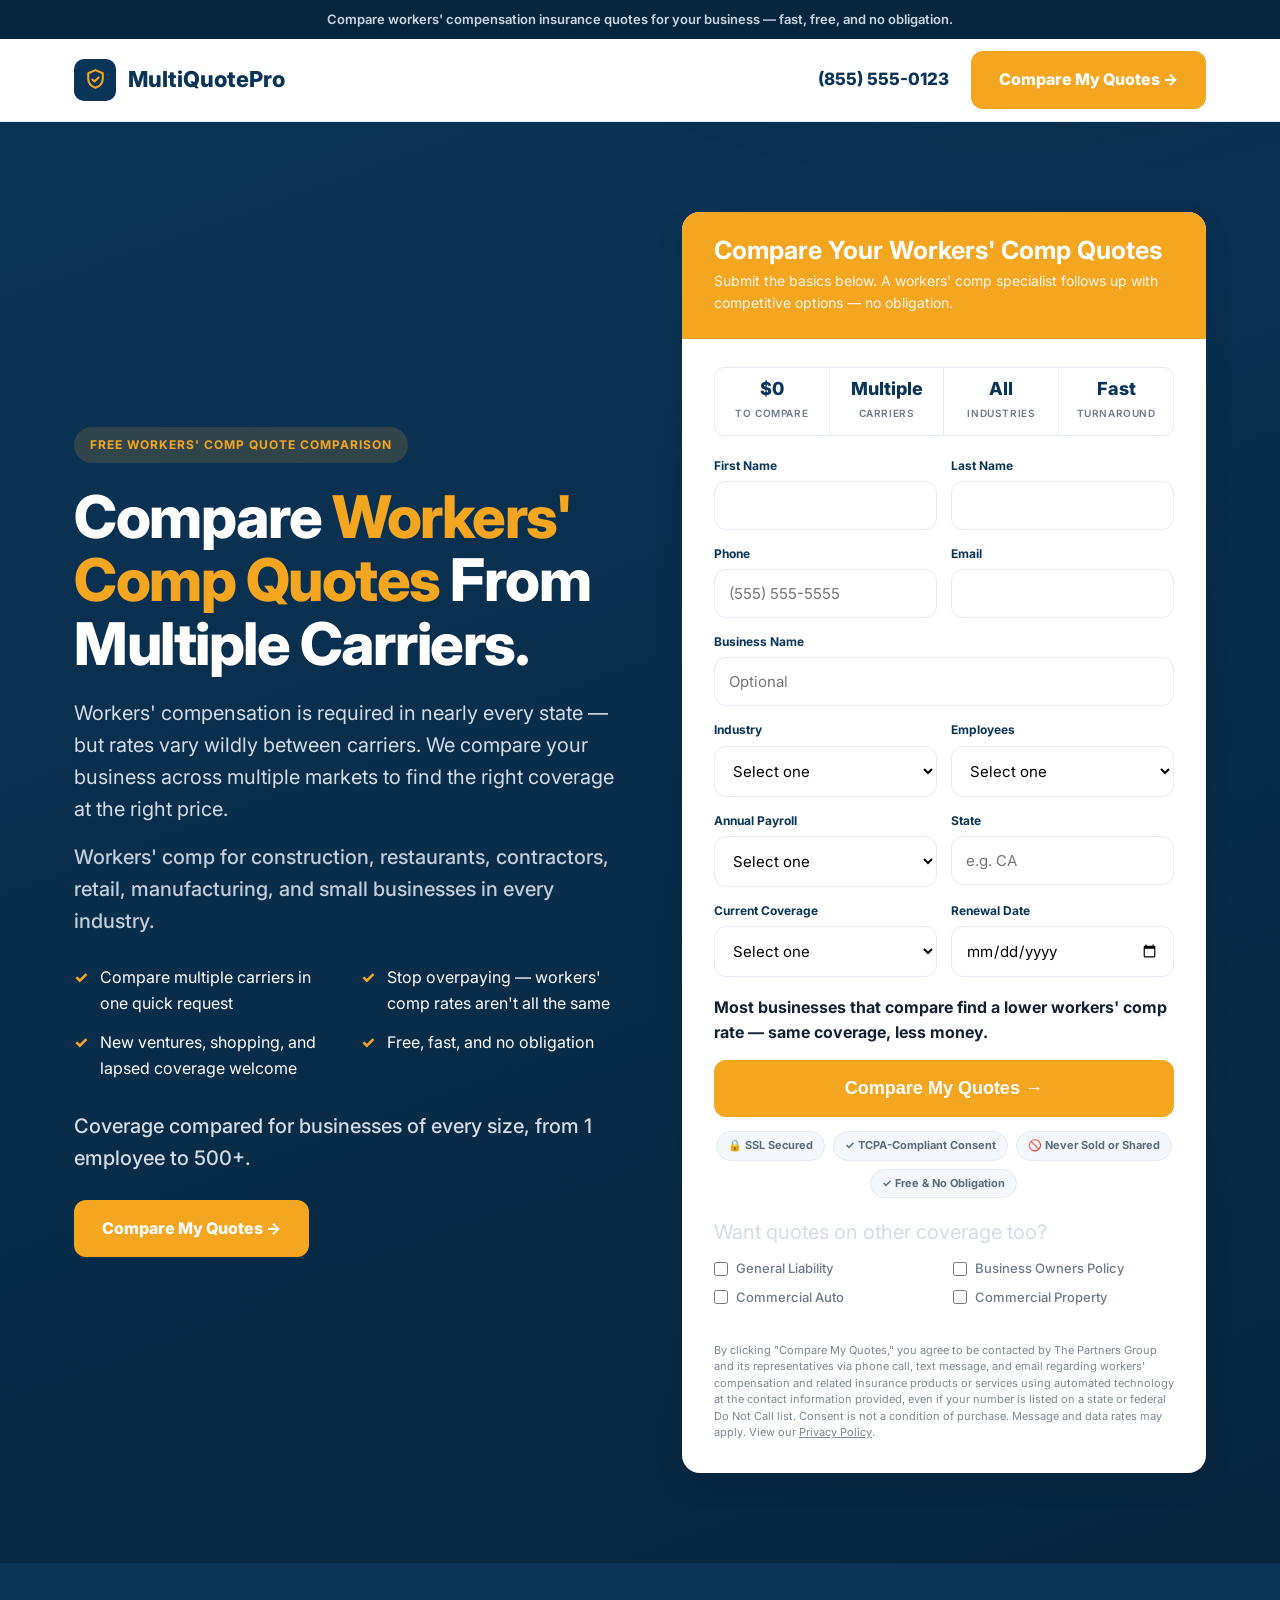
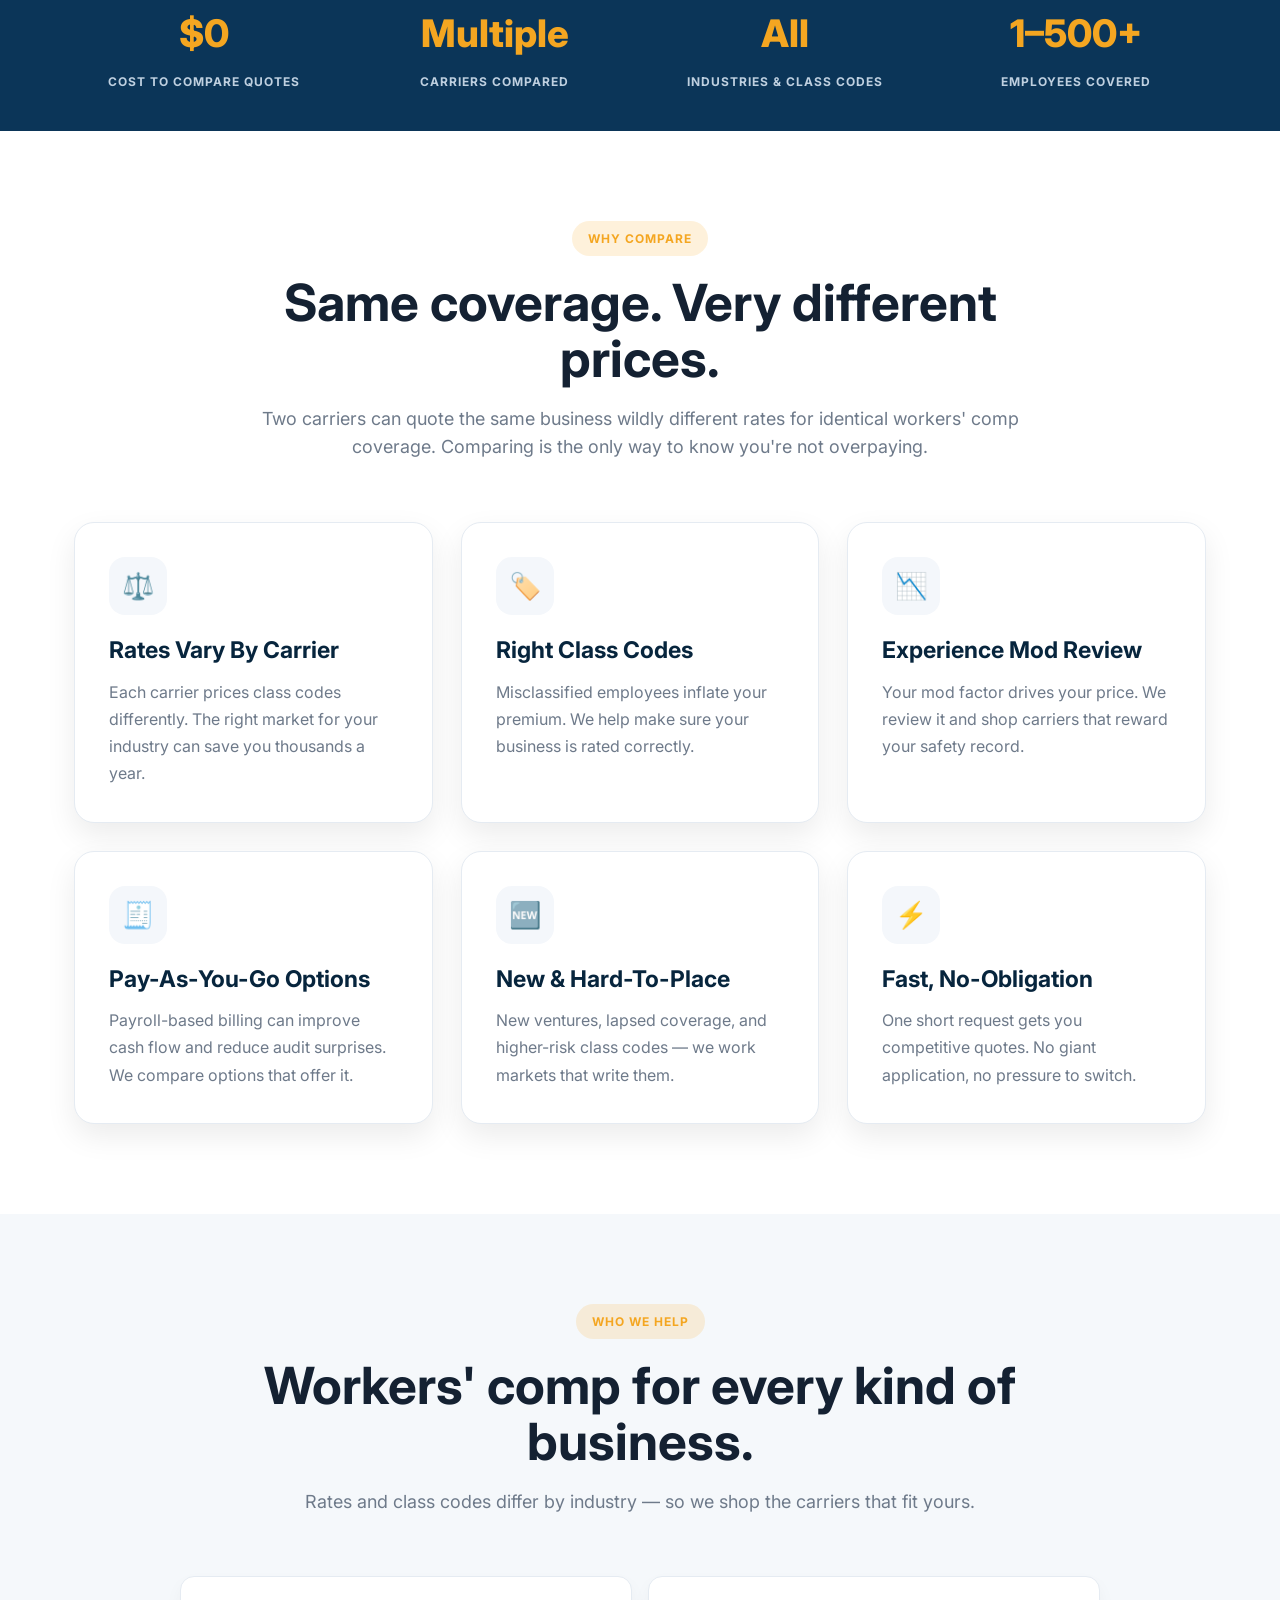
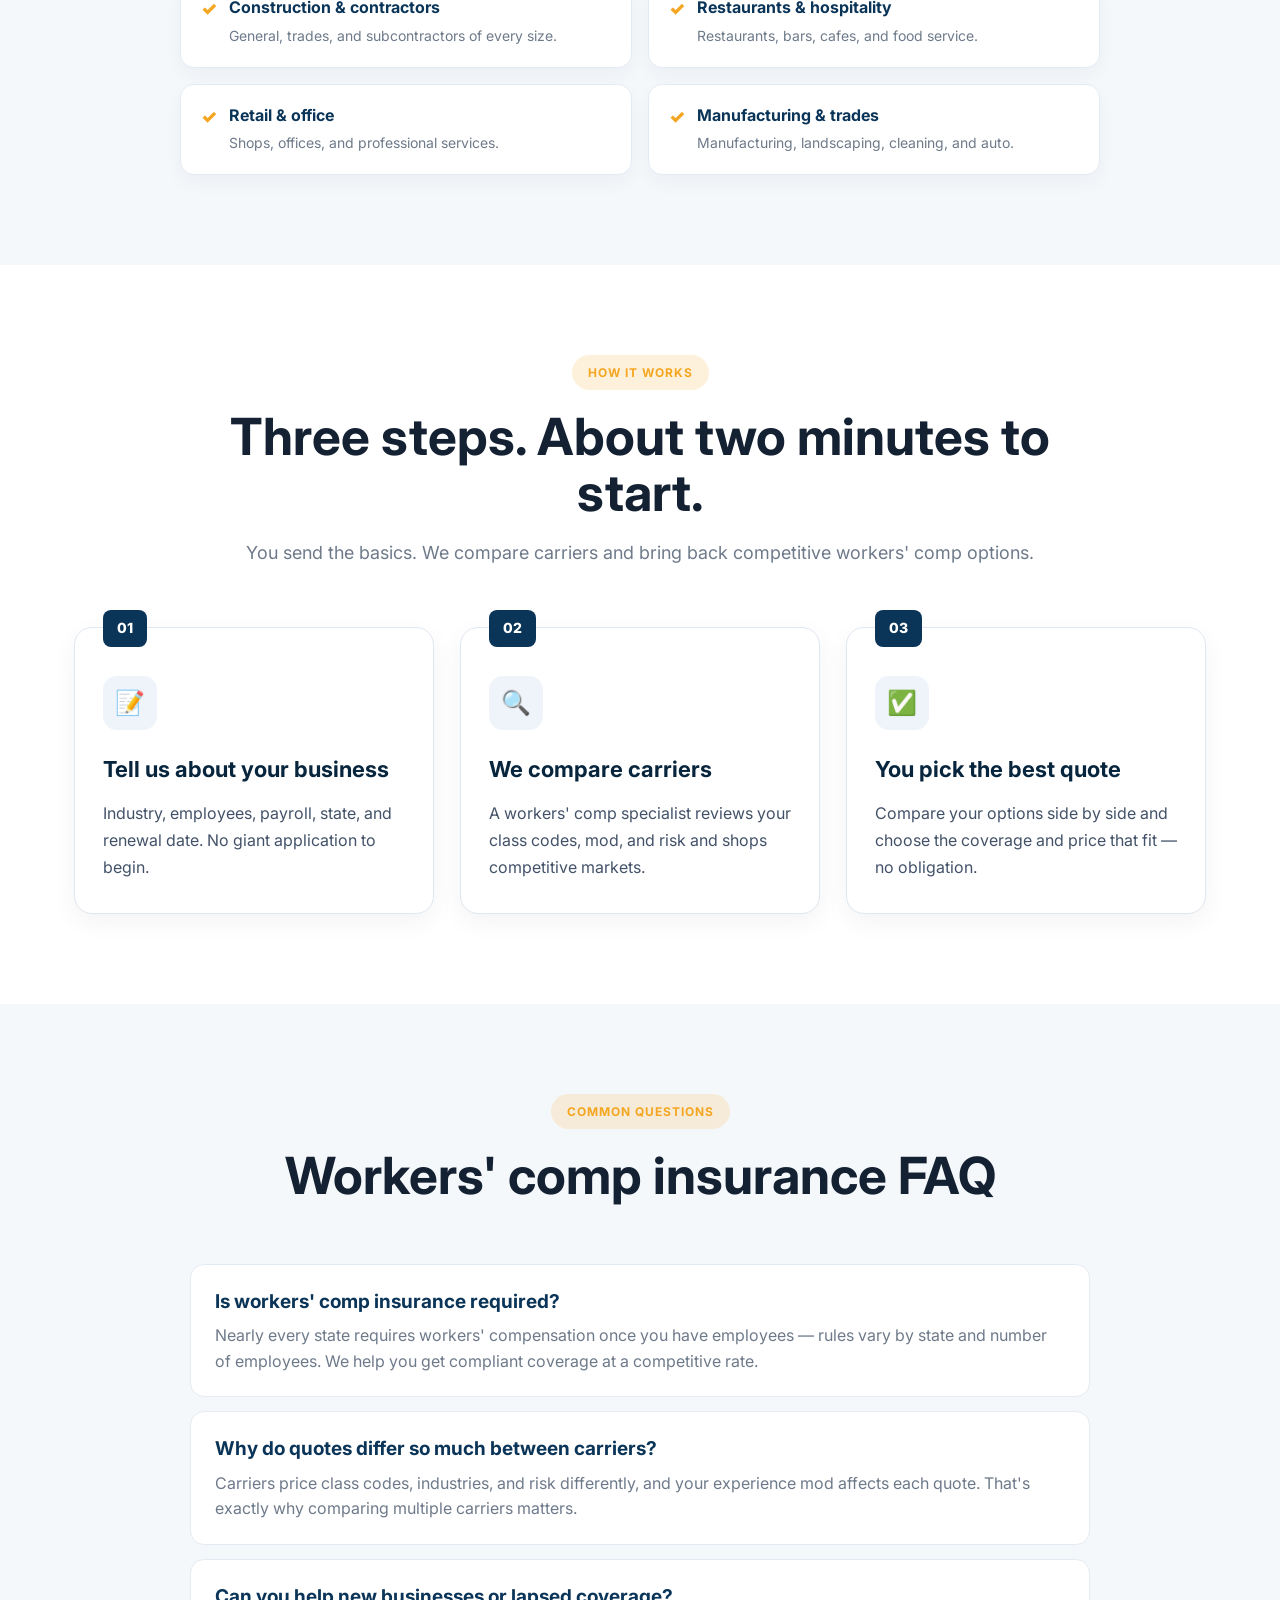
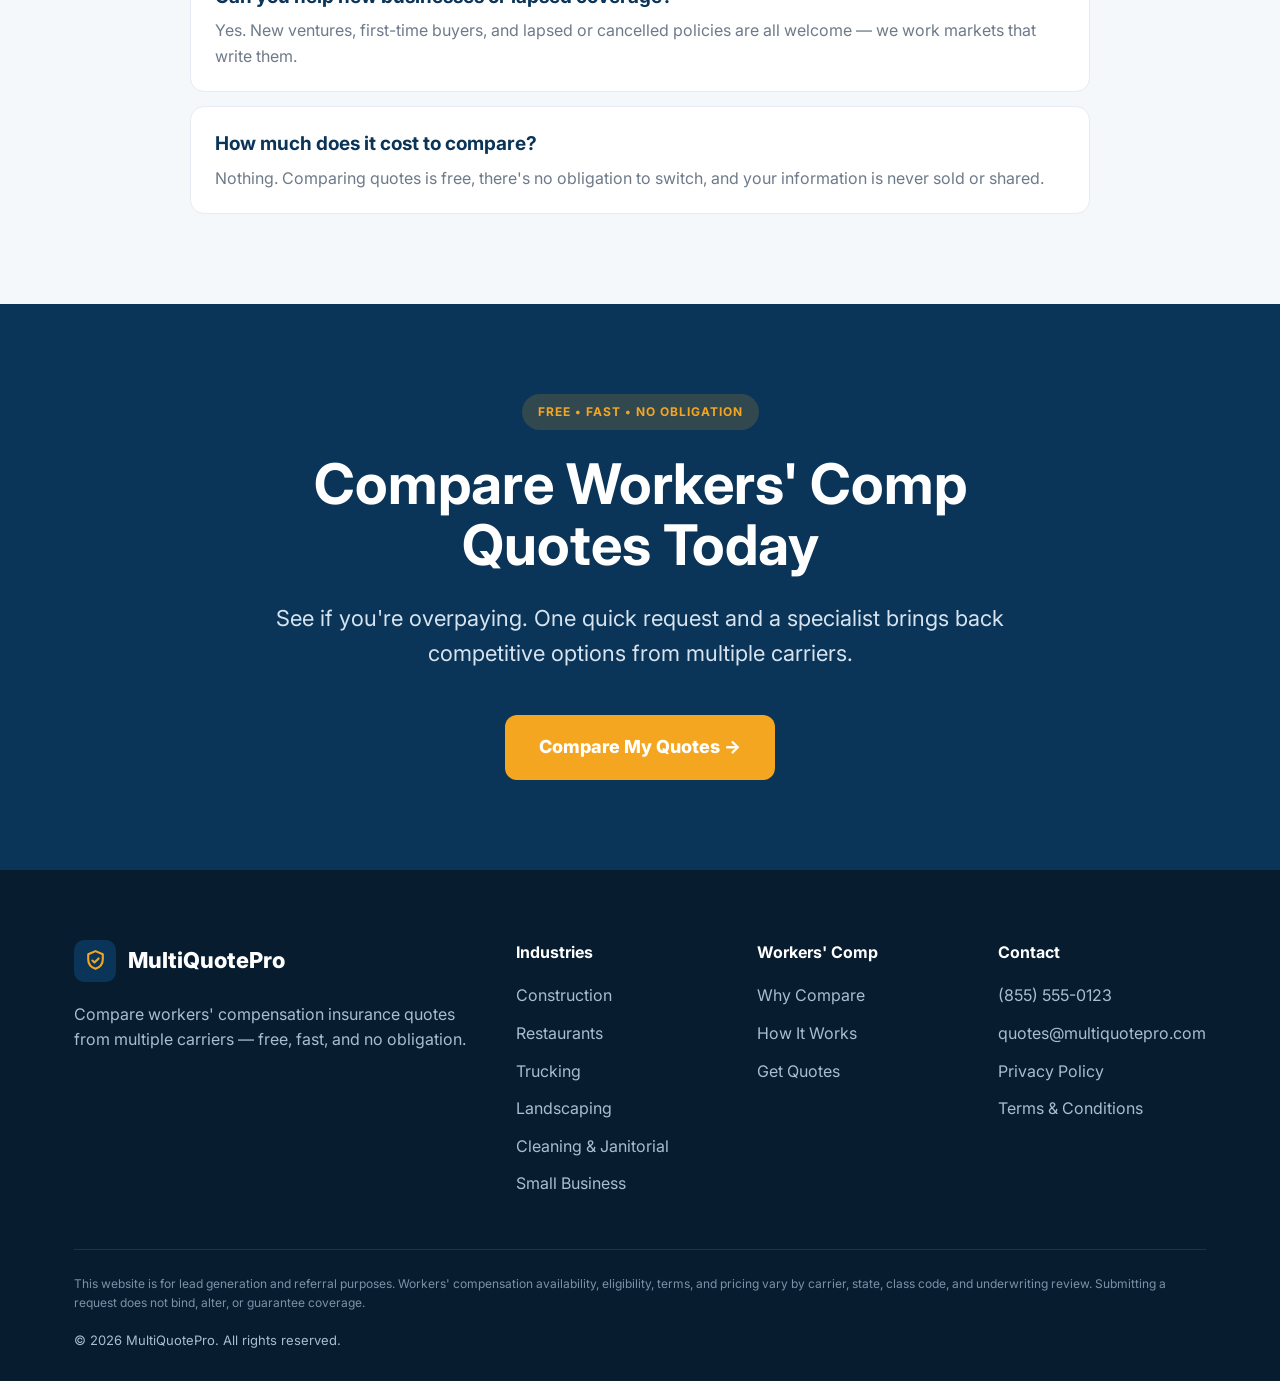
==== commit 6dd8b2ea: "Deploy multiquotepro.com — 2026-06-09 11:31" ====
--- a/index.html
+++ b/index.html
@@ -3,12 +3,12 @@
 <head>
 <meta charset="UTF-8" />
 <meta name="viewport" content="width=device-width, initial-scale=1.0" />
-<title>MultiQuotePro | Compare Workers' Comp Insurance Quotes</title>
-<meta name="description" content="Compare workers' compensation insurance quotes from multiple carriers. Free, fast, no obligation. Workers' comp for construction, restaurants, contractors, and small businesses in every industry — find the right coverage at the right price before your renewal." />
+<title>Compare Workers' Comp Insurance Quotes | MultiQuotePro</title>
+<meta name="description" content="Compare workers' compensation insurance quotes from multiple carriers. Coverage for construction, restaurants, contractors, retail, manufacturing, and small businesses in every industry. Free, fast, no obligation." />
 <meta property="og:type" content="website" />
 <meta property="og:site_name" content="MultiQuotePro" />
-<meta property="og:title" content="MultiQuotePro | Compare Workers' Comp Insurance Quotes" />
-<meta property="og:description" content="Compare workers' compensation insurance quotes from multiple carriers. Free, fast, no obligation. Workers' comp for construction, restaurants, contractors, and small businesses in every industry — find the right coverage at the right price before your renewal." />
+<meta property="og:title" content="Compare Workers' Comp Insurance Quotes | MultiQuotePro" />
+<meta property="og:description" content="Compare workers' compensation insurance quotes from multiple carriers. Coverage for construction, restaurants, contractors, retail, manufacturing, and small businesses in every industry. Free, fast, no obligation." />
 <meta property="og:url" content="https://multiquotepro.com/" />
 <meta property="og:image" content="https://multiquotepro.com/og.png" />
 <meta name="twitter:card" content="summary_large_image" />
@@ -17,20 +17,46 @@
 <link rel="preconnect" href="https://fonts.gstatic.com" crossorigin>
 <link href="https://fonts.googleapis.com/css2?family=Inter:wght@400;500;600;700;800&display=swap" rel="stylesheet">
 
-<!-- ============================================================
-     ANALYTICS PLACEHOLDER — paste your GA4 / Ads ID and uncomment.
-<script async src="https://www.googletagmanager.com/gtag/js?id=G-XXXXXXXXXX"></script>
+<!-- Google tag (gtag.js) — GA4 + Google Ads (standard across all pages) -->
+<script async src="https://www.googletagmanager.com/gtag/js?id=G-M279DR51PG"></script>
 <script>
   window.dataLayer = window.dataLayer || [];
   function gtag(){dataLayer.push(arguments);}
   gtag('js', new Date());
-  gtag('config', 'G-XXXXXXXXXX');
+  gtag('config', 'G-M279DR51PG');
+  gtag('config', 'AW-17934471659');
 </script>
-============================================================ -->
-
+<!-- Procure click-source capture: stores gclid/UTM on landing, attaches to the form -->
+<script>
+(function(){
+  try{
+    var qs = new URLSearchParams(window.location.search);
+    var keys = ['gclid','gbraid','wbraid','utm_source','utm_medium','utm_campaign','utm_term','utm_content'];
+    var store = {};
+    try{ var c=(document.cookie.match(/(?:^|; )pm_attr=([^;]*)/)||[])[1]; if(c) store=JSON.parse(decodeURIComponent(c))||{}; }catch(e){ store={}; }
+    var got=false;
+    keys.forEach(function(k){ var v=qs.get(k); if(v){ store[k]=v; got=true; } });
+    if(got || !store.landing){
+      if(!store.landing) store.landing=window.location.pathname;
+      if(!store.referrer) store.referrer=document.referrer||'';
+      document.cookie='pm_attr='+encodeURIComponent(JSON.stringify(store))+'; path=/; max-age=7776000; SameSite=Lax';
+    }
+    function fill(){
+      var f=document.querySelector('form'); if(!f) return;
+      Object.keys(store).forEach(function(k){
+        if(store[k] && !f.querySelector('[name="'+k+'"]')){
+          var i=document.createElement('input'); i.type='hidden'; i.name=k; i.value=store[k]; f.appendChild(i);
+        }
+      });
+    }
+    if(document.readyState!=='loading') fill(); else document.addEventListener('DOMContentLoaded', fill);
+  }catch(e){}
+})();
+</script>
 <style>
 :root{
   --navy:#0B3558;--navy-dark:#07253D;--gold:#F4A621;--gold-dark:#D88D13;
+  --accent:#F4A621;--accent-dark:#D88D13;
   --light:#F7F9FC;--text:#142132;--muted:#6E7A8A;--line:#E5EBF2;
   --radius:18px;--shadow:0 12px 30px rgba(0,0,0,.08);--container:1180px;
 }
@@ -45,13 +71,13 @@
 .nav-inner{height:82px;display:flex;align-items:center;justify-content:space-between;}
 .logo{display:flex;align-items:center;gap:12px;font-weight:800;color:var(--navy);font-size:22px;}
 .logo-box{width:42px;height:42px;border-radius:10px;background:var(--navy);display:flex;align-items:center;justify-content:center;color:var(--gold);}
-.logo-box svg{width:24px;height:24px;}
+.logo-box svg{width:25px;height:25px;}
 .nav-right{display:flex;align-items:center;gap:22px;}
 .nav-phone{font-weight:800;color:var(--navy);font-size:17px;white-space:nowrap;}
 .btn{display:inline-flex;align-items:center;justify-content:center;gap:10px;padding:16px 28px;border-radius:12px;font-weight:800;transition:.2s ease;cursor:pointer;border:none;}
-.btn-primary{background:var(--gold);color:#111;}
-.btn-primary:hover{background:var(--gold-dark);transform:translateY(-2px);}
-.hero{background:radial-gradient(1100px 480px at 78% -10%, rgba(244,166,33,.16), transparent 60%), linear-gradient(160deg,var(--navy) 0%, var(--navy-dark) 100%);color:#fff;padding:90px 0;}
+.btn-primary{background:var(--accent);color:#fff;}
+.btn-primary:hover{background:var(--accent-dark);transform:translateY(-2px);}
+.hero{background:radial-gradient(1100px 480px at 78% -10%, rgba(0,0,0,.10), transparent 60%), linear-gradient(160deg,var(--navy) 0%, var(--navy-dark) 100%);color:#fff;padding:90px 0;}
 .hero-grid{display:grid;grid-template-columns:1fr .95fr;gap:56px;align-items:center;}
 .eyebrow{display:inline-block;background:rgba(244,166,33,.16);color:var(--gold);padding:8px 16px;border-radius:999px;font-size:12px;font-weight:700;letter-spacing:1px;text-transform:uppercase;}
 .hero-title{font-size:clamp(38px,4.6vw,60px);line-height:1.08;font-weight:800;letter-spacing:-1.5px;margin:22px 0;max-width:720px;}
@@ -62,9 +88,11 @@
 .hero-points div{display:flex;align-items:flex-start;gap:12px;color:#fff;font-size:16px;}
 .hero-points span{color:var(--gold);font-weight:800;}
 .trust-line{margin:8px 0 26px;font-size:14px;color:#C7D8E7;font-weight:500;}
-.form-card{background:#fff;border-radius:var(--radius);padding:32px;box-shadow:var(--shadow);color:var(--text);}
-.form-card h3{font-size:27px;margin-bottom:10px;line-height:1.1;}
-.form-card > p{color:var(--muted);font-size:15px;margin-bottom:16px;}
+.form-card{background:#fff;border-radius:var(--radius);box-shadow:var(--shadow);color:var(--text);overflow:hidden;}
+.form-head{background:var(--accent);color:#fff;padding:24px 32px;}
+.form-head h3{font-size:25px;line-height:1.12;margin-bottom:6px;color:#fff;}
+.form-head p{color:rgba(255,255,255,.9);font-size:14px;}
+.form-body{padding:28px 32px 32px;}
 .form-stats{display:flex;border:1px solid var(--line);border-radius:10px;overflow:hidden;margin-bottom:20px;}
 .form-stat{flex:1;text-align:center;padding:10px 8px;border-right:1px solid var(--line);}
 .form-stat:last-child{border-right:none;}
@@ -86,7 +114,7 @@
 .tcpa a{color:#7B8794;text-decoration:underline;}
 .stats{background:var(--navy);padding:40px 0;}
 .stats-grid{display:grid;grid-template-columns:repeat(4,1fr);gap:30px;text-align:center;}
-.stat h2{color:#fff;font-size:40px;font-weight:800;}
+.stat h2{color:#fff;font-size:38px;font-weight:800;}
 .stat h2 span{color:var(--gold);}
 .stat p{color:#BFD0E0;text-transform:uppercase;letter-spacing:1px;font-size:12px;font-weight:700;margin-top:8px;}
 .section{padding:90px 0;}
@@ -126,6 +154,20 @@
 footer a{color:#A7BED1;display:block;margin-bottom:12px;}
 .footer-disclaimer{border-top:1px solid rgba(255,255,255,.1);padding-top:24px;font-size:12px;line-height:1.6;color:#7B92A6;margin-bottom:18px;}
 .footer-bottom{font-size:13px;}
+.article{max-width:820px;margin:0 auto;padding:70px 0;}
+.article h1{font-size:clamp(30px,4vw,46px);color:var(--navy);line-height:1.12;margin-bottom:18px;}
+.article .lede{font-size:19px;color:var(--muted);margin-bottom:30px;}
+.article h2{color:var(--navy);font-size:26px;margin:34px 0 12px;}
+.article p{color:#39485B;font-size:17px;margin-bottom:16px;}
+.article .back{display:inline-block;margin-top:30px;font-weight:700;color:var(--accent);}
+.legal{max-width:820px;margin:0 auto;padding:70px 0;}
+.legal h1{font-size:38px;color:var(--navy);margin-bottom:10px;}
+.legal h2{color:var(--navy);font-size:22px;margin:28px 0 10px;}
+.legal p{color:#39485B;margin-bottom:14px;}
+.thanks{max-width:680px;margin:0 auto;padding:110px 24px;text-align:center;}
+.thanks .badge{width:84px;height:84px;border-radius:50%;background:rgba(244,166,33,.15);color:var(--accent);display:flex;align-items:center;justify-content:center;font-size:40px;margin:0 auto 26px;}
+.thanks h1{font-size:40px;color:var(--navy);margin-bottom:16px;}
+.thanks p{font-size:19px;color:var(--muted);margin-bottom:14px;}
 @media(max-width:980px){
 .hero-grid,.review-grid,.how-grid,.footer-grid,.stats-grid,.seg-grid{grid-template-columns:1fr;}
 .form-grid{grid-template-columns:1fr;}
@@ -148,9 +190,8 @@
 MultiQuotePro
 </a>
 <div class="nav-right">
-<!-- TODO: replace with your real tracking phone number -->
 <a href="tel:18555550123" class="nav-phone">(855) 555-0123</a>
-<a href="#form" class="btn btn-primary">Compare Quotes →</a>
+<a href="#form" class="btn btn-primary">Compare My Quotes →</a>
 </div>
 </div>
 </header>
@@ -159,69 +200,59 @@
 <div class="container hero-grid">
 <div>
 <div class="eyebrow">Free Workers' Comp Quote Comparison</div>
-<h1 class="hero-title">
-Compare <span class="highlight">Workers' Comp Quotes</span> From Multiple Carriers.
-</h1>
-<p>
-Workers' compensation is required in nearly every state — but rates vary wildly between carriers. We compare your business across multiple markets to find the right coverage at the right price.
-</p>
-<p class="mini-proof">
-Workers' comp for construction, restaurants, contractors, retail, manufacturing, and small businesses in every industry.
-</p>
+<h1 class="hero-title">Compare <span class="highlight">Workers' Comp Quotes</span> From Multiple Carriers.</h1>
+<p>Workers' compensation is required in nearly every state — but rates vary wildly between carriers. We compare your business across multiple markets to find the right coverage at the right price.</p>
+<p class="mini-proof">Workers' comp for construction, restaurants, contractors, retail, manufacturing, and small businesses in every industry.</p>
 <div class="hero-points">
 <div><span>✓</span> Compare multiple carriers in one quick request</div>
 <div><span>✓</span> Stop overpaying — workers' comp rates aren't all the same</div>
 <div><span>✓</span> New ventures, shopping, and lapsed coverage welcome</div>
 <div><span>✓</span> Free, fast, and no obligation</div>
 </div>
-<p class="trust-line">
-Coverage compared for businesses of every size, from 1 employee to 500+.
-</p>
+<p class="trust-line">Coverage compared for businesses of every size, from 1 employee to 500+.</p>
 <a href="#form" class="btn btn-primary">Compare My Quotes →</a>
 </div>
 
 <div class="form-card" id="form">
+<div class="form-head">
 <h3>Compare Your Workers' Comp Quotes</h3>
-<p>
-Submit the basics below. A workers' comp specialist follows up with competitive options — no obligation.
-</p>
-
+<p>Submit the basics below. A workers' comp specialist follows up with competitive options — no obligation.</p>
+</div>
+<div class="form-body">
 <div class="form-stats">
   <div class="form-stat"><strong>$0</strong><span>To Compare</span></div>
   <div class="form-stat"><strong>Multiple</strong><span>Carriers</span></div>
   <div class="form-stat"><strong>All</strong><span>Industries</span></div>
   <div class="form-stat"><strong>Fast</strong><span>Turnaround</span></div>
 </div>
-
-<!-- TODO: create a Formspree form for this site and paste its ID below -->
 <form action="https://procure-lead-engine.dan-fda.workers.dev/submit" method="POST">
   <input type="hidden" name="lead_source" value="multiquotepro.com" />
   <input type="text" name="_gotcha" style="display:none !important" tabindex="-1" autocomplete="off" aria-hidden="true" />
+  <input type="hidden" name="site" value="multiquotepro.com" />
   <input type="hidden" name="vertical" value="Workers Compensation Insurance" />
   <input type="hidden" name="_redirect" value="https://multiquotepro.com/thank-you.html" />
-
 <div class="form-grid">
-<div>
+<div class="">
 <label class="field-label" for="first_name">First Name</label>
 <input id="first_name" type="text" name="first_name" autocomplete="given-name" required>
 </div>
-<div>
+<div class="">
 <label class="field-label" for="last_name">Last Name</label>
 <input id="last_name" type="text" name="last_name" autocomplete="family-name" required>
 </div>
-<div>
+<div class="">
 <label class="field-label" for="phone">Phone</label>
 <input id="phone" type="tel" name="phone" placeholder="(555) 555-5555" autocomplete="tel" inputmode="tel" pattern="[\d\s\-\(\)\.]{10,20}" required>
 </div>
-<div>
+<div class="">
 <label class="field-label" for="email">Email</label>
 <input id="email" type="email" name="email" autocomplete="email" required>
 </div>
 <div class="full">
 <label class="field-label" for="company">Business Name</label>
-<input id="company" type="text" name="company" autocomplete="organization" placeholder="Optional">
-</div>
-<div>
+<input id="company" type="text" name="company" placeholder="Optional" autocomplete="organization">
+</div>
+<div class="">
 <label class="field-label" for="industry">Industry</label>
 <select id="industry" name="industry" required>
 <option value="">Select one</option>
@@ -238,7 +269,7 @@
 <option>Other</option>
 </select>
 </div>
-<div>
+<div class="">
 <label class="field-label" for="employees">Employees</label>
 <select id="employees" name="employees" required>
 <option value="">Select one</option>
@@ -250,9 +281,9 @@
 <option>100+</option>
 </select>
 </div>
-<div>
-<label class="field-label" for="payroll">Annual Payroll</label>
-<select id="payroll" name="annual_payroll">
+<div class="">
+<label class="field-label" for="annual_payroll">Annual Payroll</label>
+<select id="annual_payroll" name="annual_payroll">
 <option value="">Select one</option>
 <option>Under $250k</option>
 <option>$250k–$500k</option>
@@ -261,11 +292,11 @@
 <option>$5M+</option>
 </select>
 </div>
-<div>
+<div class="">
 <label class="field-label" for="state">State</label>
 <input id="state" type="text" name="state" placeholder="e.g. CA" autocomplete="address-level1">
 </div>
-<div>
+<div class="">
 <label class="field-label" for="current_coverage">Current Coverage</label>
 <select id="current_coverage" name="current_coverage">
 <option value="">Select one</option>
@@ -274,14 +305,12 @@
 <option>Coverage lapsed / cancelled</option>
 </select>
 </div>
-<div>
+<div class="">
 <label class="field-label" for="renewal_date">Renewal Date</label>
 <input id="renewal_date" type="date" name="renewal_date">
 </div>
 <div class="full">
-<p style="font-weight:700; color:#142132; margin:4px 0 14px; font-size:16px;">
-Most businesses that compare find a lower workers' comp rate — same coverage, less money.
-</p>
+<p style="font-weight:700; color:#142132; margin:4px 0 14px; font-size:16px;">Most businesses that compare find a lower workers' comp rate — same coverage, less money.</p>
 <button class="btn btn-primary submit-btn" type="submit">Compare My Quotes →</button>
 <div class="trust-strip"><span class="tbadge">🔒 SSL Secured</span><span class="tbadge">✓ TCPA-Compliant Consent</span><span class="tbadge">🚫 Never Sold or Shared</span><span class="tbadge">✓ Free &amp; No Obligation</span></div>
 <p class="secondary-label">Want quotes on other coverage too?</p>
@@ -293,10 +322,9 @@
 </div>
 </div>
 </div>
-<div class="tcpa">
-By clicking "Compare My Quotes," you agree to be contacted by The Partners Group and its representatives via phone call, text message, and email regarding workers' compensation and related insurance products or services using automated technology at the contact information provided, even if your number is listed on a state or federal Do Not Call list. Consent is not a condition of purchase. Message and data rates may apply. View our <a href="/privacy-policy.html" target="_blank">Privacy Policy</a>.
-</div>
+<div class="tcpa">By clicking "Compare My Quotes," you agree to be contacted by The Partners Group and its representatives via phone call, text message, and email regarding workers' compensation and related insurance products or services using automated technology at the contact information provided, even if your number is listed on a state or federal Do Not Call list. Consent is not a condition of purchase. Message and data rates may apply. View our <a href="/privacy-policy.html" target="_blank">Privacy Policy</a>.</div>
 </form>
+</div>
 </div>
 </div>
 </section>
@@ -310,14 +338,12 @@
 </div>
 </section>
 
-<section class="section" id="why">
+<section class="section" id="services">
 <div class="container">
 <div class="section-head">
 <div class="eyebrow">Why Compare</div>
 <h2>Same coverage. Very different prices.</h2>
-<p>
-Two carriers can quote the same business wildly different rates for identical workers' comp coverage. Comparing is the only way to know you're not overpaying.
-</p>
+<p>Two carriers can quote the same business wildly different rates for identical workers' comp coverage. Comparing is the only way to know you're not overpaying.</p>
 </div>
 <div class="review-grid">
 <div class="review-card">
@@ -359,9 +385,7 @@
 <div class="section-head">
 <div class="eyebrow">Who We Help</div>
 <h2>Workers' comp for every kind of business.</h2>
-<p>
-Rates and class codes differ by industry — so we shop the carriers that fit yours.
-</p>
+<p>Rates and class codes differ by industry — so we shop the carriers that fit yours.</p>
 </div>
 <div class="seg-grid">
 <div class="seg-item"><span class="check">✓</span><div><strong>Construction &amp; contractors</strong><span>General, trades, and subcontractors of every size.</span></div></div>
@@ -461,22 +485,19 @@
 </div>
 <div>
 <h4>Workers' Comp</h4>
-<a href="/#why">Why Compare</a>
-<a href="/#how">How It Works</a>
+<a href="/#services">Why Compare</a>
+<a href="/#services">How It Works</a>
 <a href="/#form">Get Quotes</a>
 </div>
 <div>
 <h4>Contact</h4>
-<!-- TODO: replace with your real tracking phone number and inbox -->
 <a href="tel:18555550123">(855) 555-0123</a>
 <a href="mailto:quotes@multiquotepro.com">quotes@multiquotepro.com</a>
 <a href="/privacy-policy.html">Privacy Policy</a>
 <a href="/terms.html">Terms &amp; Conditions</a>
 </div>
 </div>
-<div class="footer-disclaimer">
-This website is for lead generation and referral purposes. Workers' compensation availability, eligibility, terms, and pricing vary by carrier, state, class code, and underwriting review. Submitting a request does not bind, alter, or guarantee coverage.
-</div>
+<div class="footer-disclaimer">This website is for lead generation and referral purposes. Workers' compensation availability, eligibility, terms, and pricing vary by carrier, state, class code, and underwriting review. Submitting a request does not bind, alter, or guarantee coverage.</div>
 <div class="footer-bottom">© 2026 MultiQuotePro. All rights reserved.</div>
 </div>
 </footer>
@@ -486,7 +507,9 @@
   const phoneInput = document.querySelector('input[name="phone"]');
   if (phoneInput) {
     phoneInput.addEventListener("input", function (e) {
-      let value = e.target.value.replace(/\D/g, "").slice(0, 10);
+      let value = e.target.value.replace(/\D/g, "");
+      if (value.charAt(0) === "1") value = value.slice(1); // strip US country code — no area code starts with 1
+      value = value.slice(0, 10);
       if (value.length > 6) {
         e.target.value = `(${value.slice(0, 3)}) ${value.slice(3, 6)}-${value.slice(6)}`;
       } else if (value.length > 3) {
@@ -498,5 +521,47 @@
   }
 });
 </script>
+<!-- Procure form analytics — GA4 funnel events (no PII to GA) + partial capture to separate DB -->
+<script>
+(function(){
+  var form = document.querySelector('form'); if(!form) return;
+  var ENDPOINT = 'https://procure-lead-engine.dan-fda.workers.dev/partial';
+  var SITE = 'multiquotepro.com';
+  var SKIP = {_gotcha:1,_redirect:1,site:1,lead_source:1,vertical:1,pm_sid:1,gclid:1,gbraid:1,wbraid:1,utm_source:1,utm_medium:1,utm_campaign:1,utm_term:1,utm_content:1};
+  var FIELDS = [];
+  Array.prototype.forEach.call(form.querySelectorAll('[name]'), function(el){
+    var n=el.name; if(!n||SKIP[n]||el.type==='hidden') return; if(FIELDS.indexOf(n)<0) FIELDS.push(n);
+  });
+  var sid;
+  try { sid = sessionStorage.getItem('pm_sid'); if(!sid){ sid = (window.crypto && crypto.randomUUID ? crypto.randomUUID() : (Date.now()+'-'+Math.random())); sessionStorage.setItem('pm_sid', sid); } }
+  catch(e){ sid = Date.now()+'-'+Math.random(); }
+  var attr = {};
+  try { var c=(document.cookie.match(/(?:^|; )pm_attr=([^;]*)/)||[])[1]; if(c) attr=JSON.parse(decodeURIComponent(c))||{}; } catch(e){}
+  if(!form.querySelector('[name="pm_sid"]')){ var h=document.createElement('input'); h.type='hidden'; h.name='pm_sid'; h.value=sid; form.appendChild(h); }
+  var started=false, reached={}, lastField='', t=null;
+  function v(n){ var el=form.querySelector('[name="'+n+'"]'); return el ? (el.value||'').trim() : ''; }
+  function fullname(){ return v('name') || [v('first_name'),v('last_name')].filter(Boolean).join(' '); }
+  function extra(){ var o={}, core={first_name:1,last_name:1,name:1,email:1,phone:1,association:1,community_size:1,role:1};
+    FIELDS.forEach(function(n){ if(!core[n]){ var val=v(n); if(val) o[n]=val; } }); return JSON.stringify(o); }
+  function snap(sub){ return {
+    session_id:sid, site:SITE, last_field:lastField, fields_reached:Object.keys(reached).length, submitted:sub?1:0,
+    name:fullname(), email:v('email'), phone:v('phone'),
+    association:v('association'), community_size:v('community_size'), role:v('role'), extra:extra(),
+    gclid:attr.gclid||'', utm_source:attr.utm_source||'', utm_medium:attr.utm_medium||'', utm_campaign:attr.utm_campaign||'',
+    utm_term:attr.utm_term||'', utm_content:attr.utm_content||'', landing:attr.landing||'', referrer:attr.referrer||'' }; }
+  function beacon(sub){ try{ var b=new Blob([JSON.stringify(snap(sub))],{type:'text/plain'});
+    if(navigator.sendBeacon) navigator.sendBeacon(ENDPOINT,b); else fetch(ENDPOINT,{method:'POST',body:JSON.stringify(snap(sub)),mode:'no-cors',keepalive:true}); }catch(e){} }
+  function ga(n,p){ try{ if(window.gtag) gtag('event',n,p||{}); }catch(e){} }
+  form.addEventListener('focusin', function(){ if(!started){ started=true; ga('form_start',{form:SITE}); beacon(false); } });
+  FIELDS.forEach(function(n,idx){ var el=form.querySelector('[name="'+n+'"]'); if(!el) return;
+    function mark(){ if(v(n) && !reached[n]){ reached[n]=true; lastField=n; ga('form_progress',{field_name:n, step:idx+1}); } }
+    el.addEventListener('blur', function(){ mark(); clearTimeout(t); t=setTimeout(function(){ beacon(false); },400); });
+    el.addEventListener('change', function(){ mark(); beacon(false); });
+  });
+  form.addEventListener('submit', function(){ beacon(true); });
+  window.addEventListener('pagehide', function(){ if(started) beacon(false); });
+  document.addEventListener('visibilitychange', function(){ if(document.visibilityState==='hidden' && started) beacon(false); });
+})();
+</script>
 </body>
-</html>
+</html>
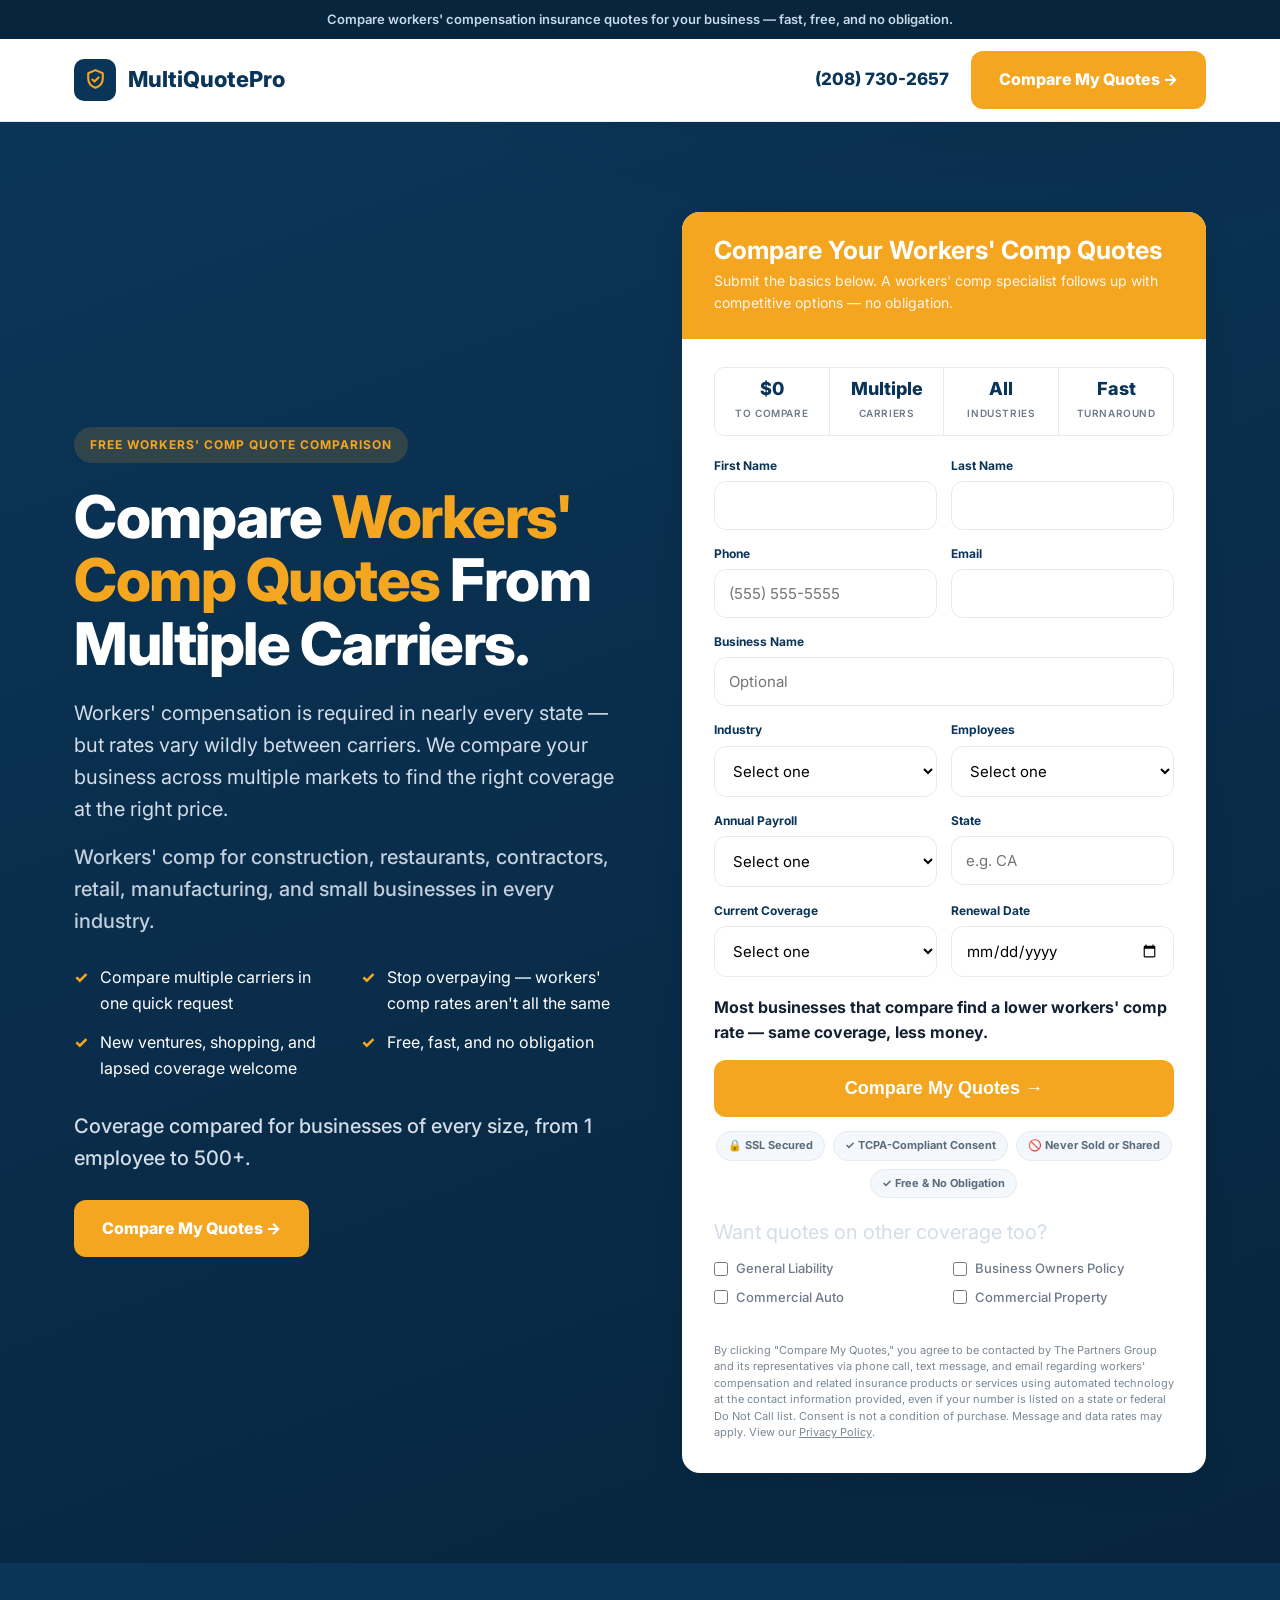
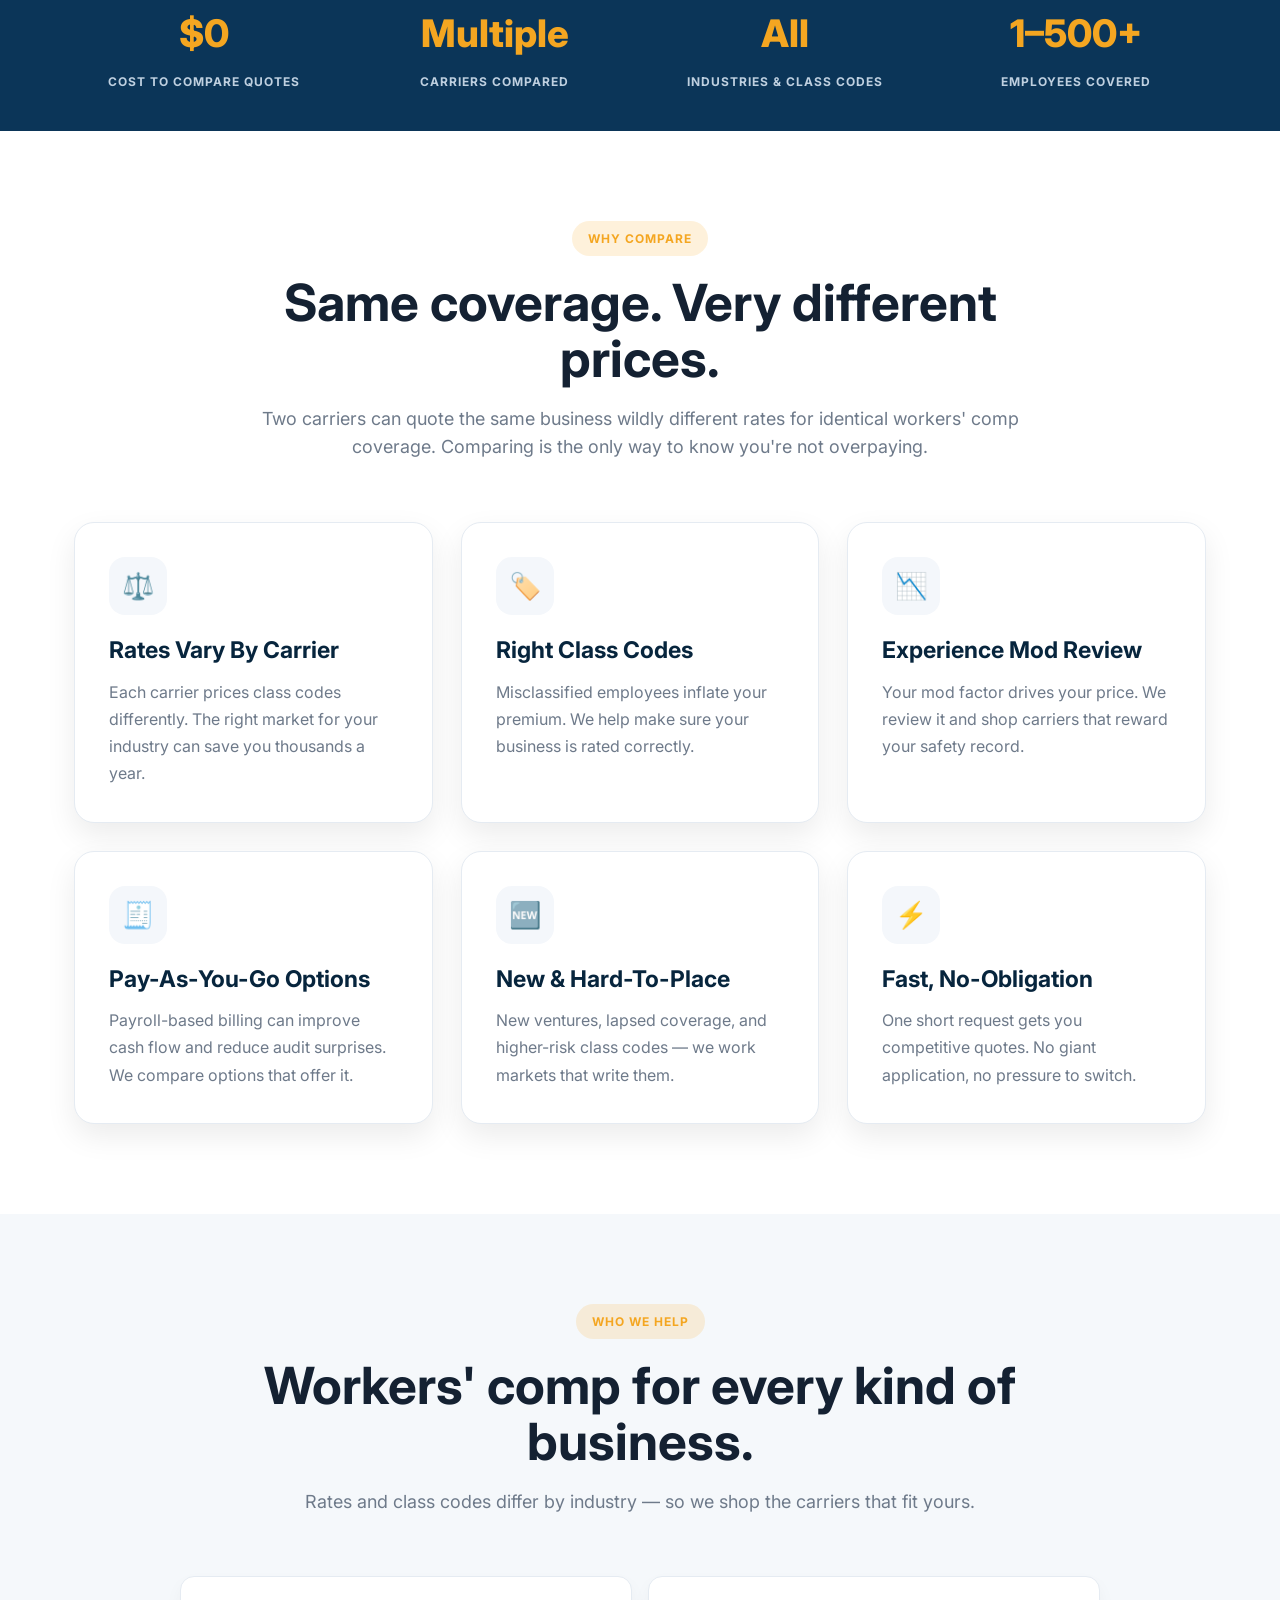
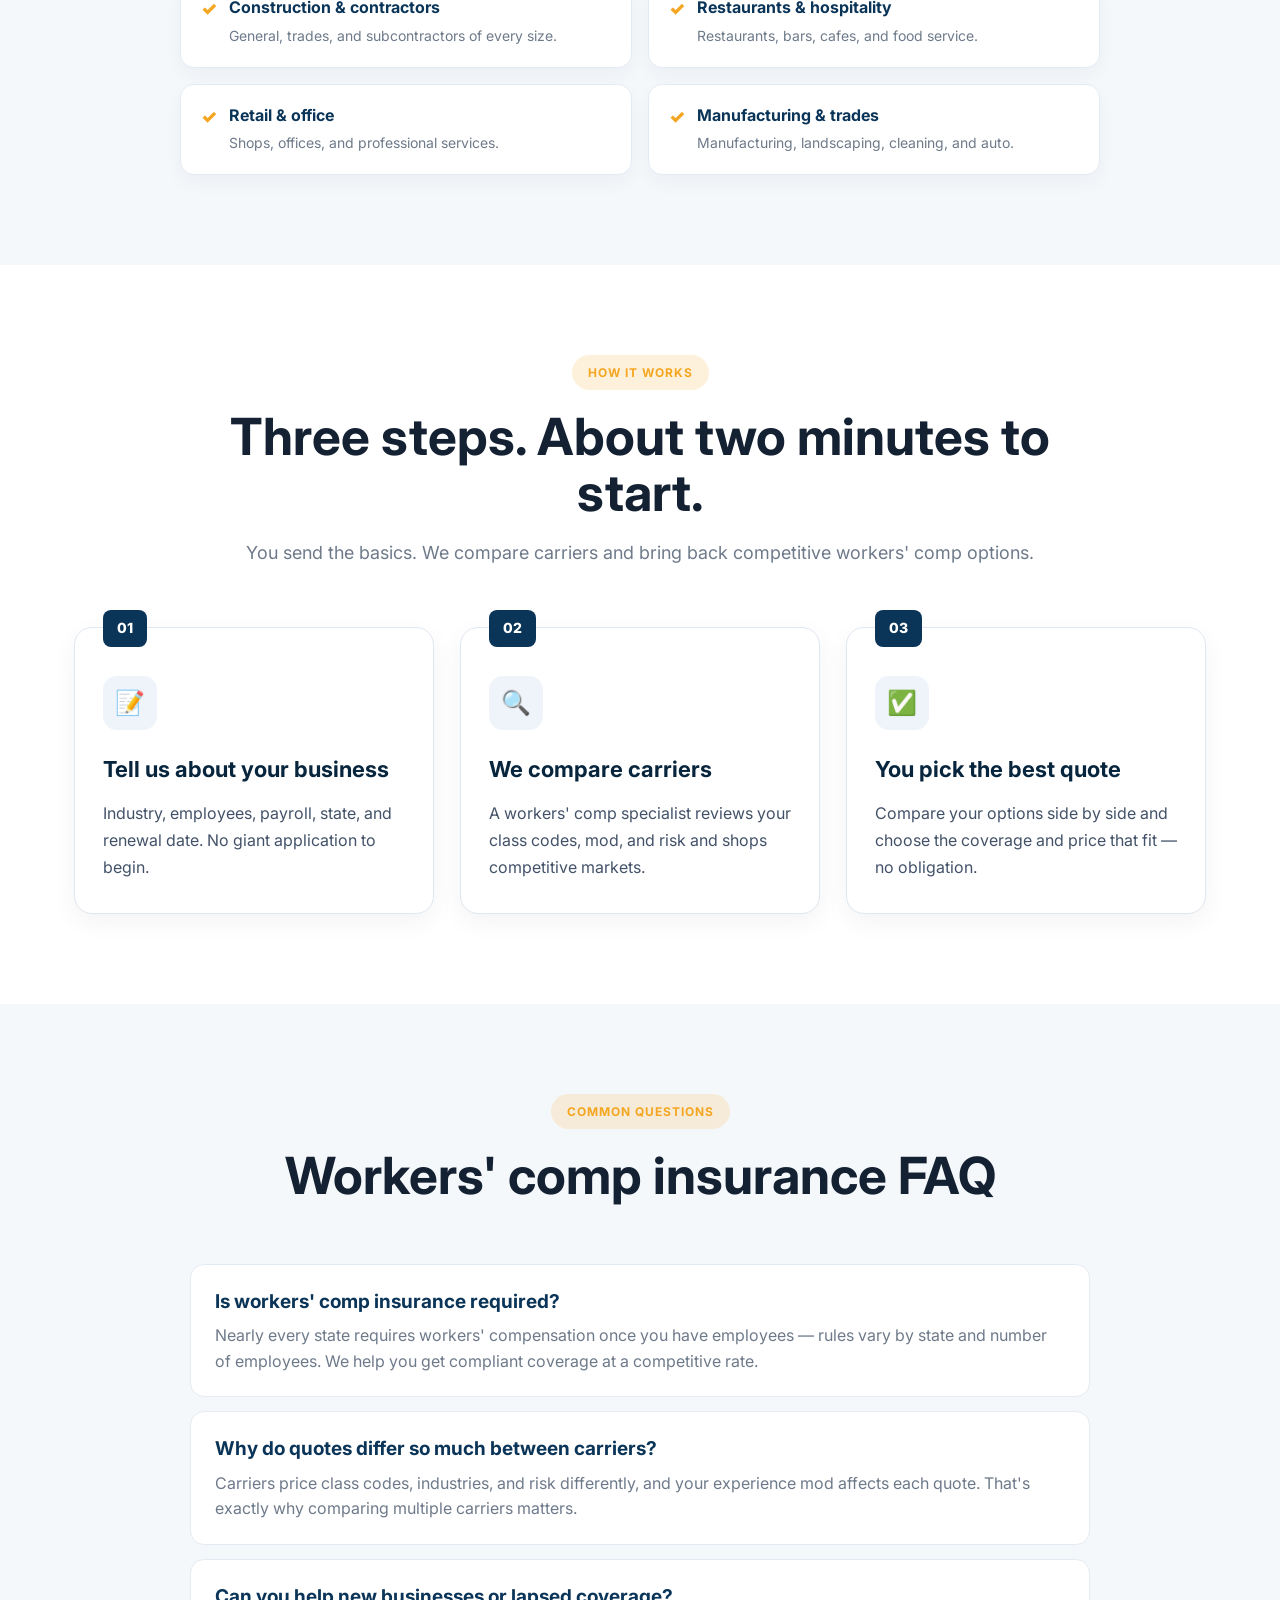
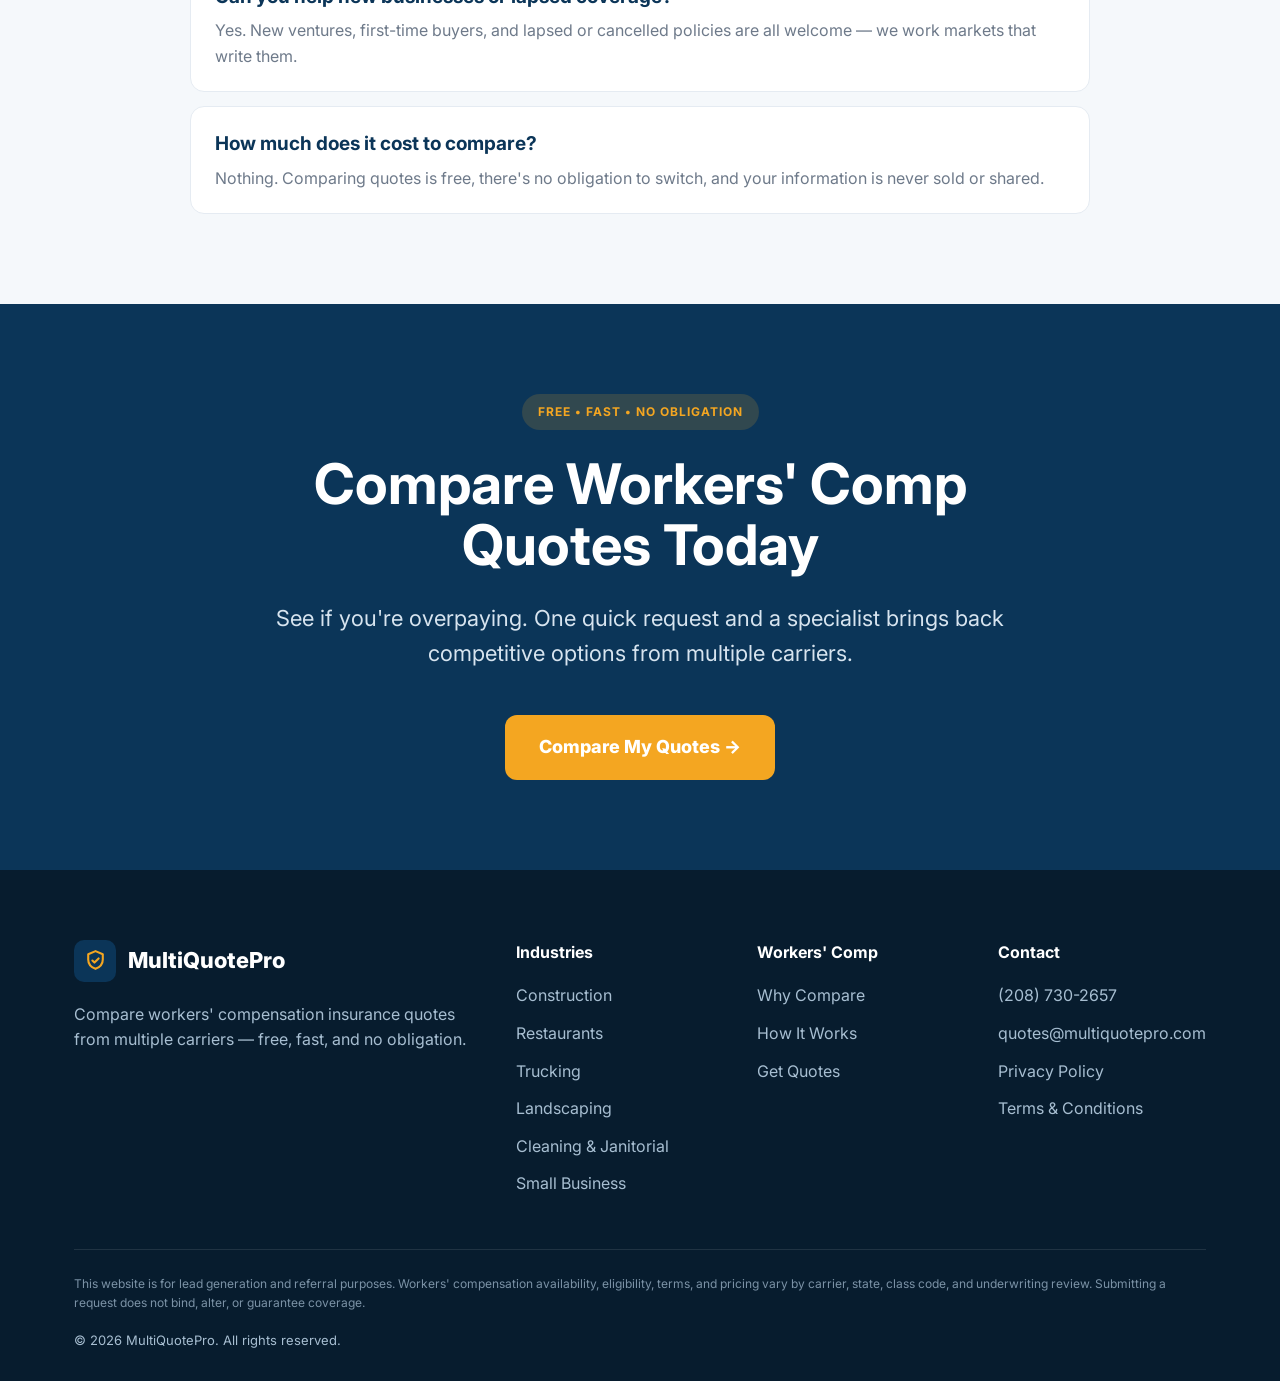
==== commit fcd2e5e3: "Update site phone number to local tracking line" ====
--- a/index.html
+++ b/index.html
@@ -190,7 +190,7 @@
 MultiQuotePro
 </a>
 <div class="nav-right">
-<a href="tel:18555550123" class="nav-phone">(855) 555-0123</a>
+<a href="tel:12087302657" class="nav-phone">(208) 730-2657</a>
 <a href="#form" class="btn btn-primary">Compare My Quotes →</a>
 </div>
 </div>
@@ -491,7 +491,7 @@
 </div>
 <div>
 <h4>Contact</h4>
-<a href="tel:18555550123">(855) 555-0123</a>
+<a href="tel:12087302657">(208) 730-2657</a>
 <a href="mailto:quotes@multiquotepro.com">quotes@multiquotepro.com</a>
 <a href="/privacy-policy.html">Privacy Policy</a>
 <a href="/terms.html">Terms &amp; Conditions</a>
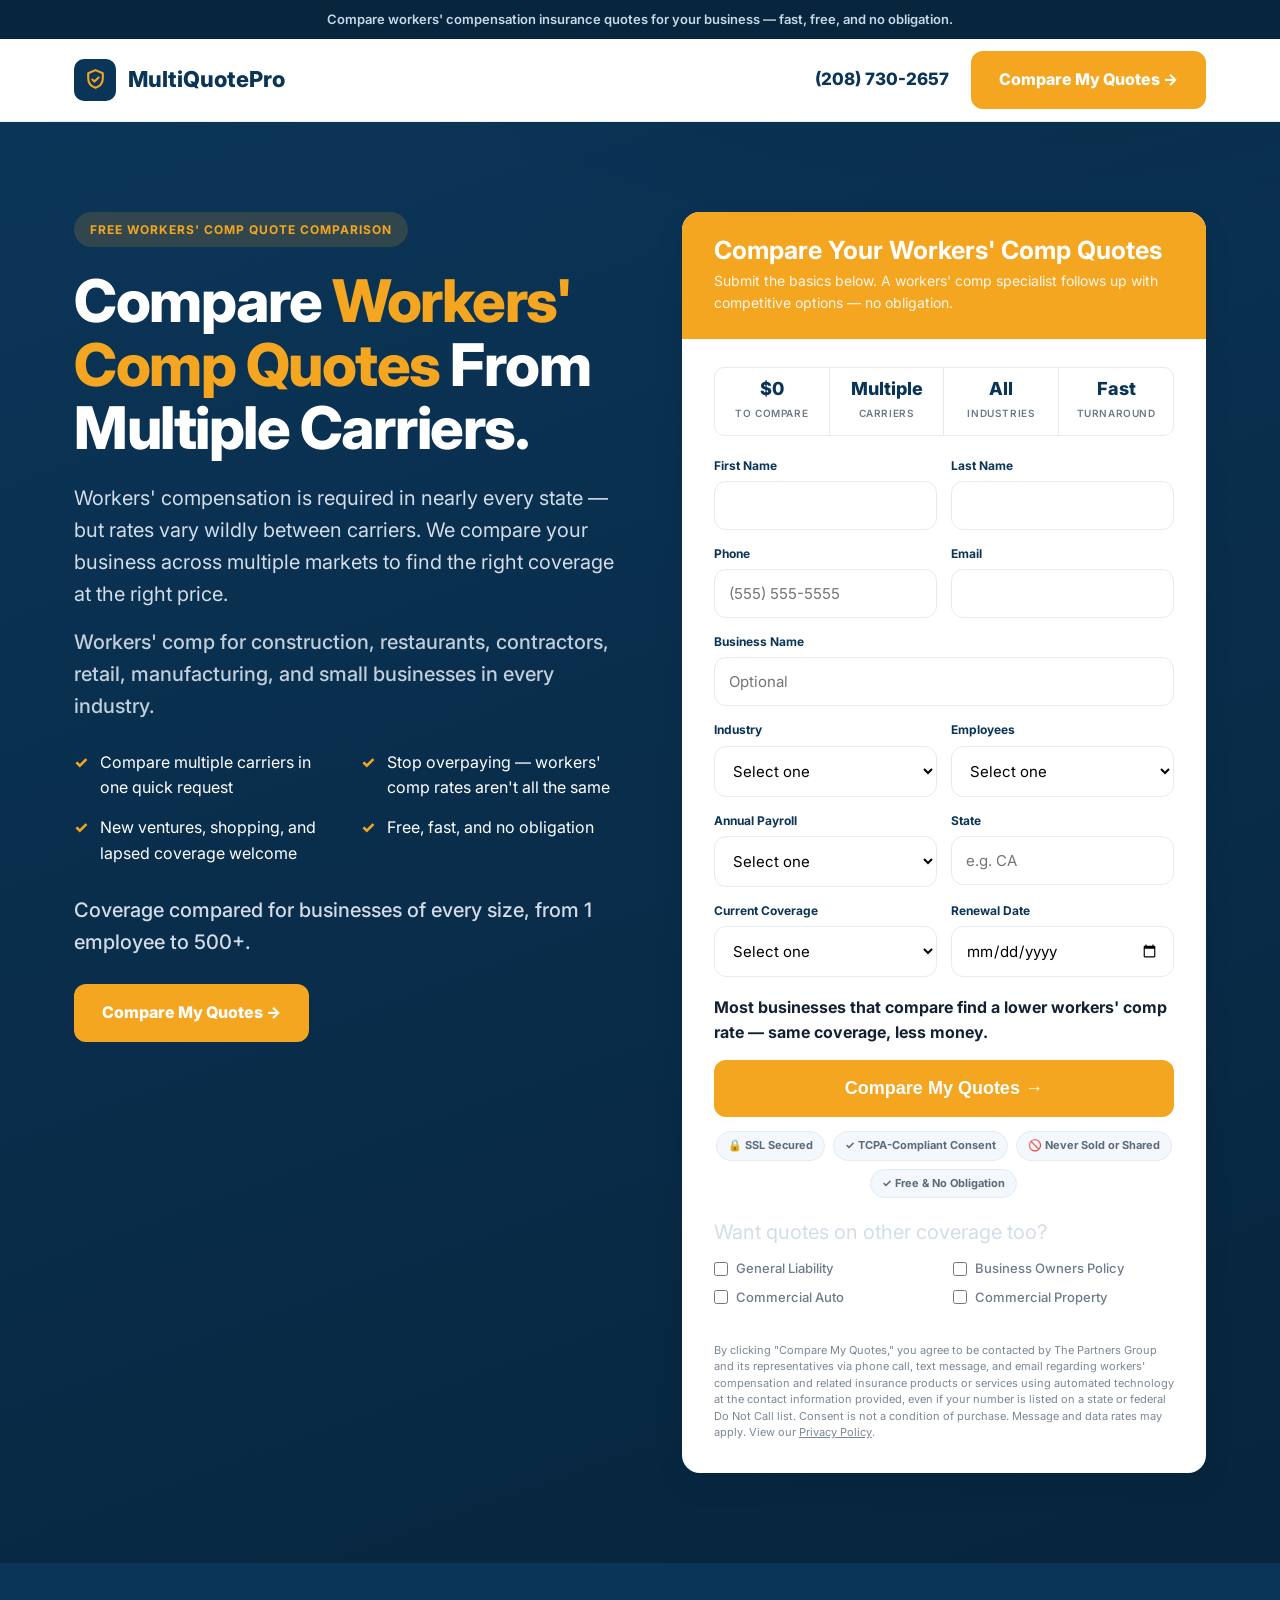
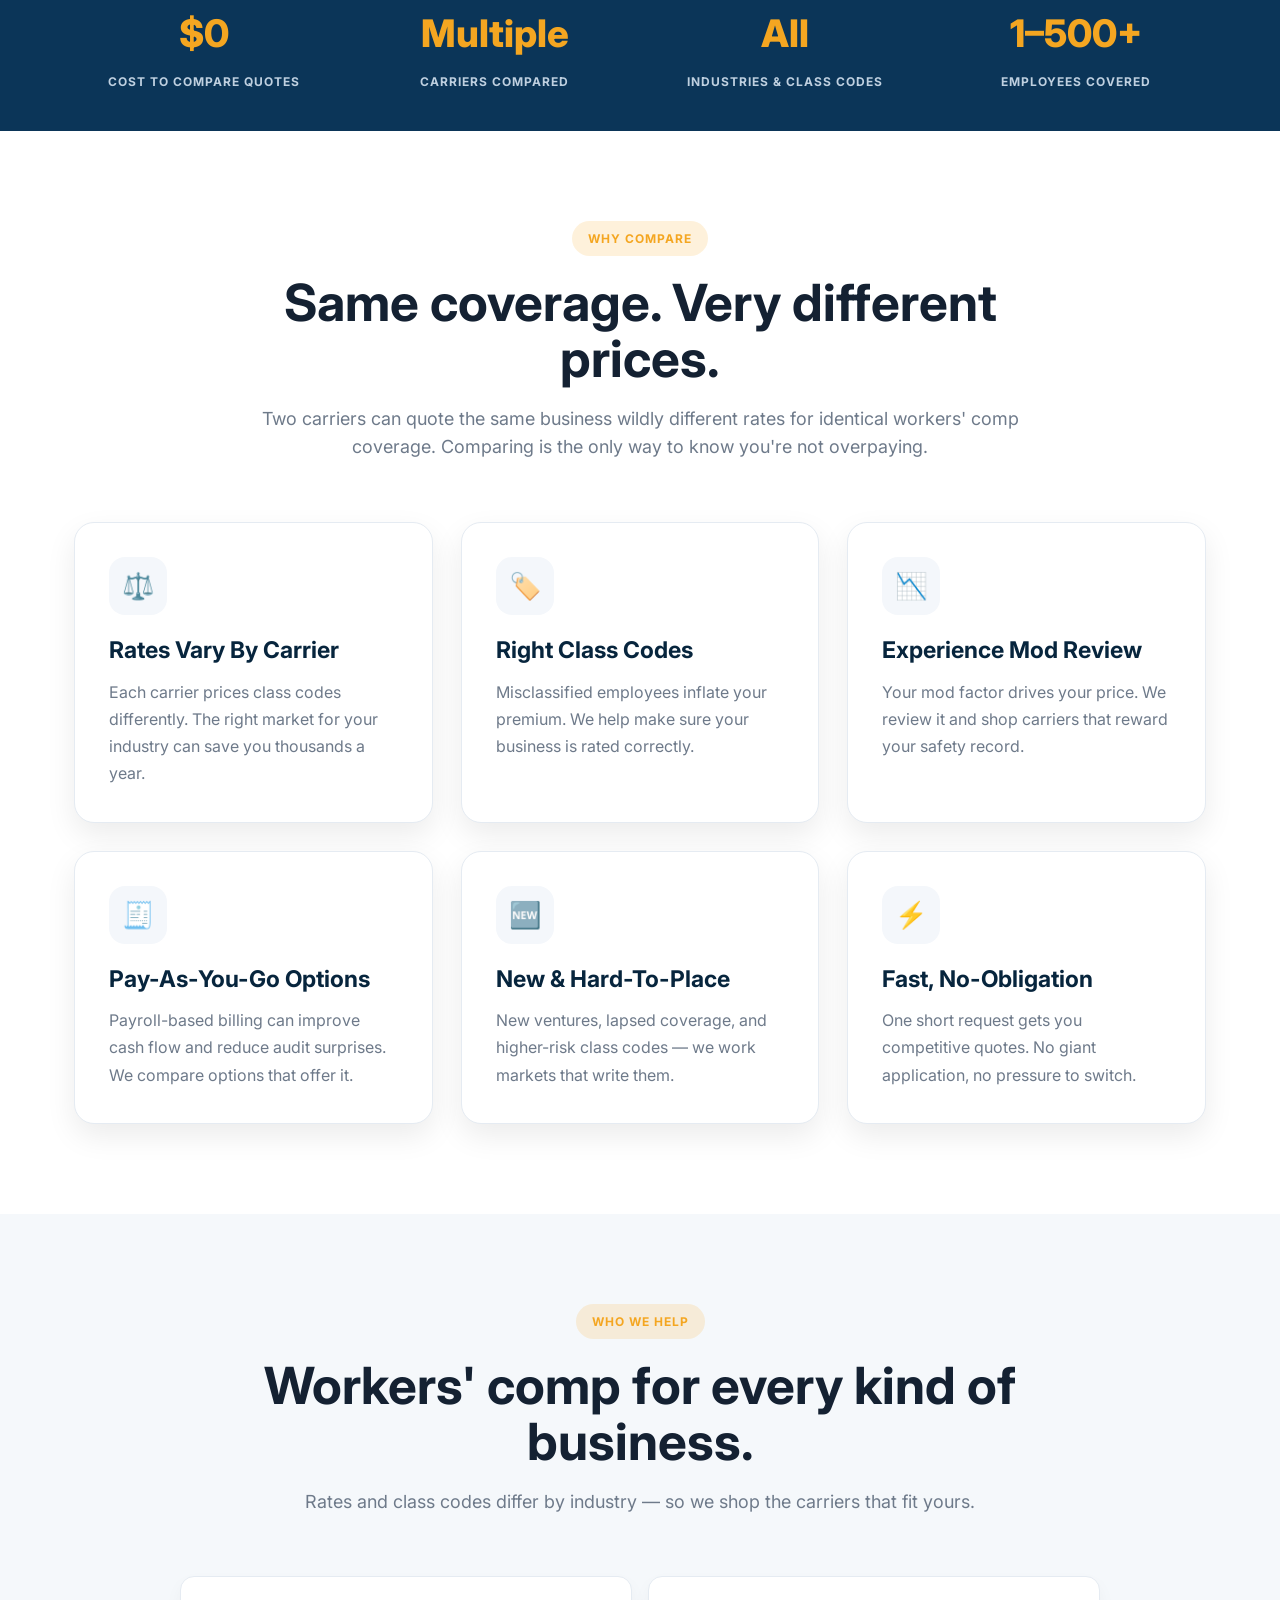
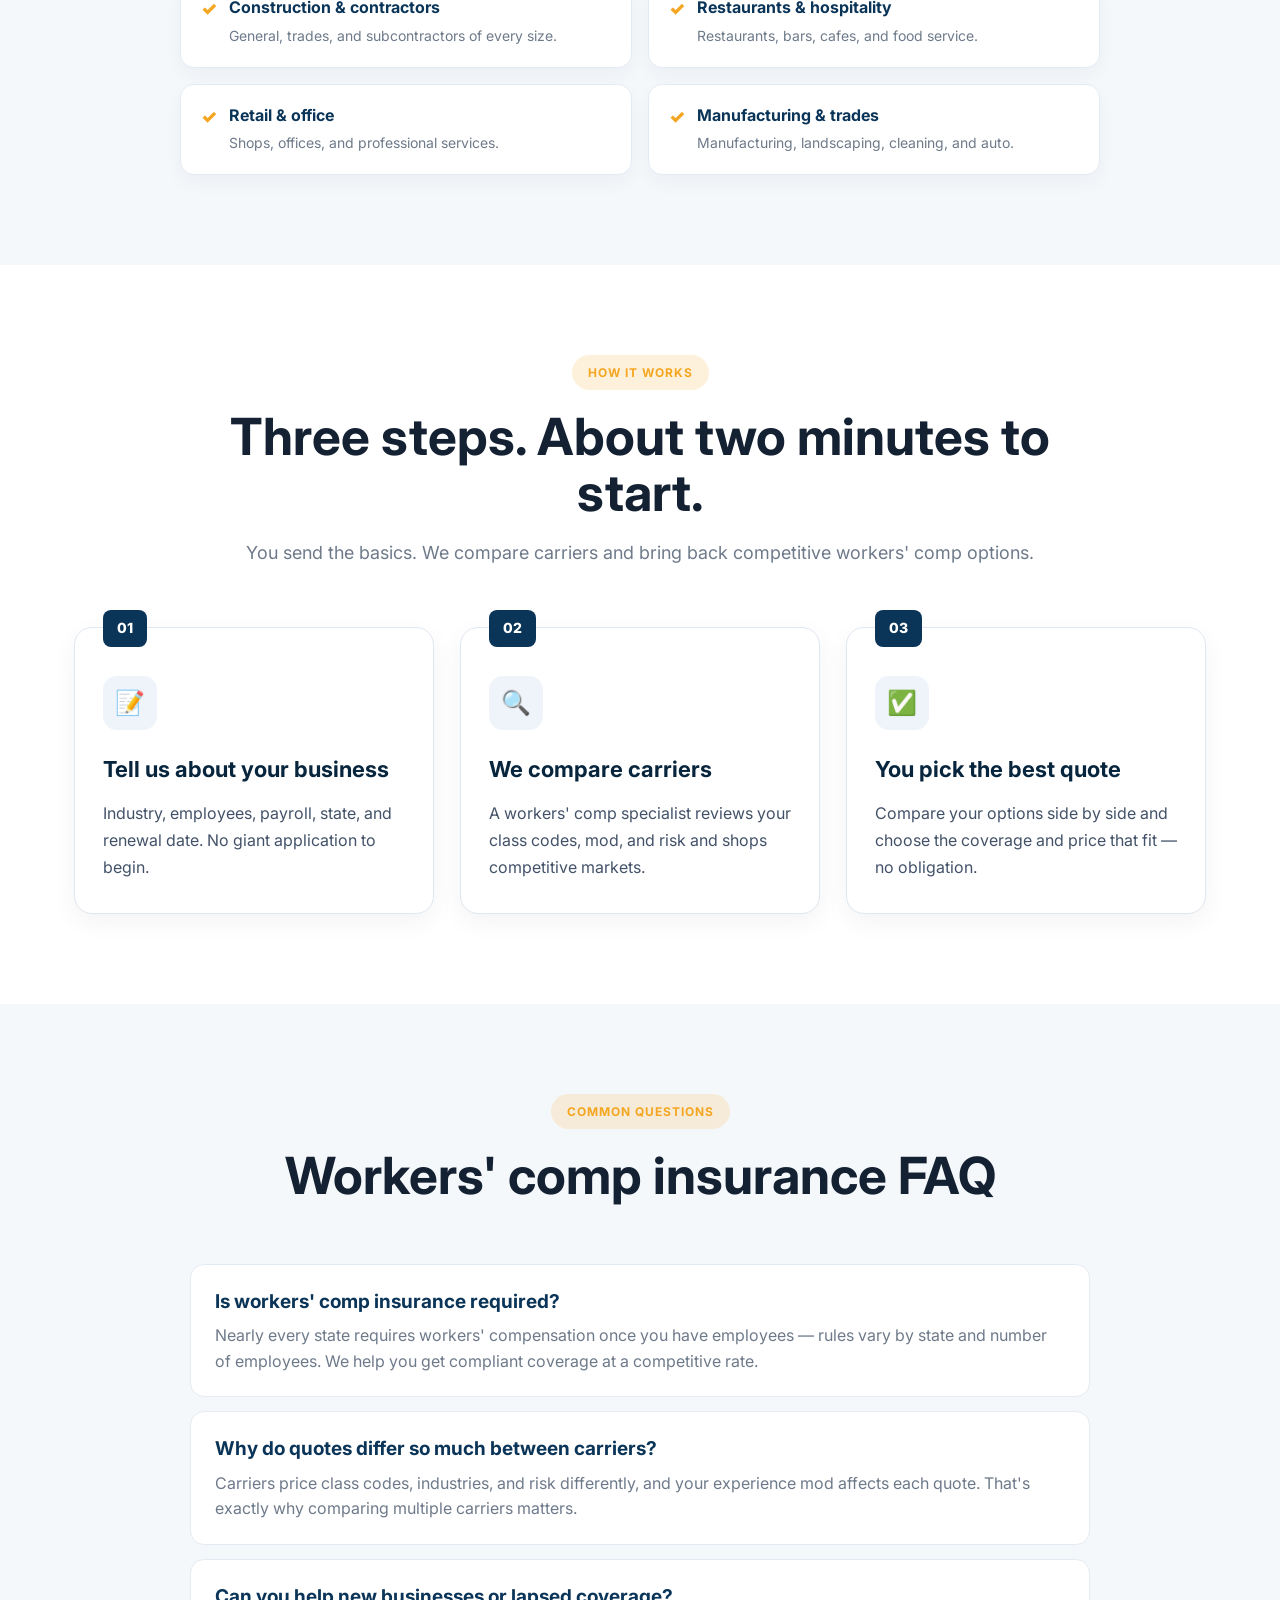
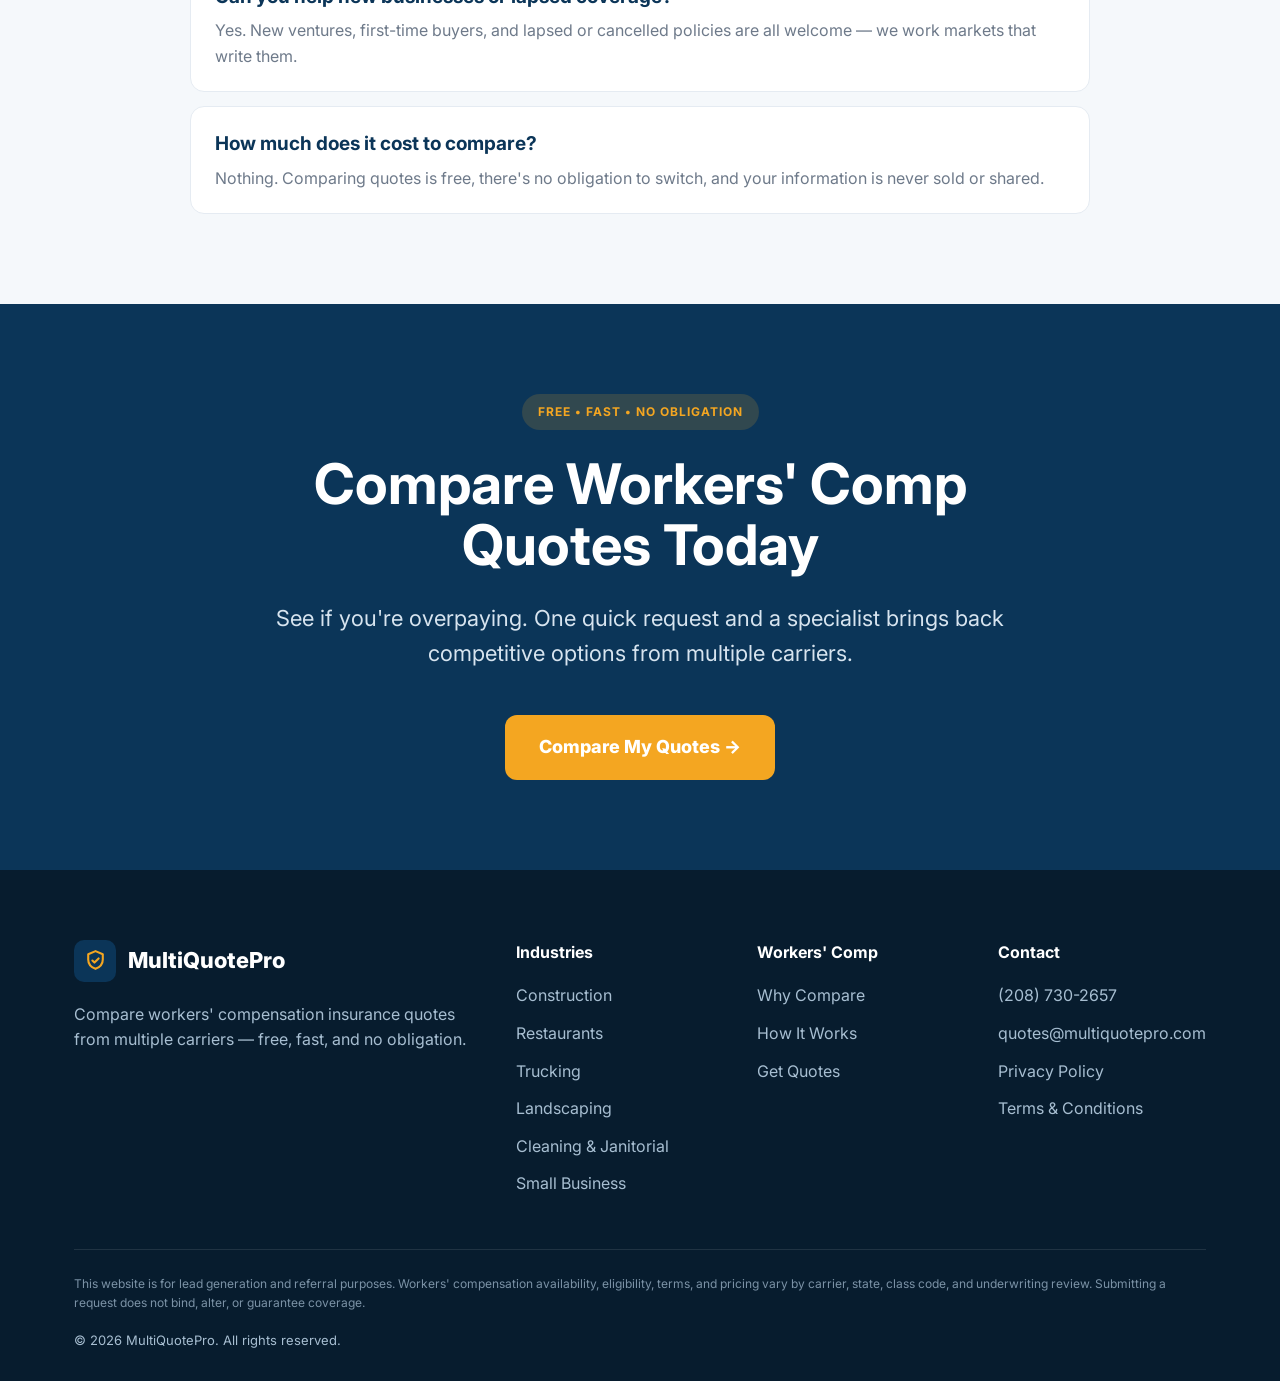
==== commit 95906dc2: "Fix hero top alignment (close top-left gap)" ====
--- a/index.html
+++ b/index.html
@@ -78,7 +78,7 @@
 .btn-primary{background:var(--accent);color:#fff;}
 .btn-primary:hover{background:var(--accent-dark);transform:translateY(-2px);}
 .hero{background:radial-gradient(1100px 480px at 78% -10%, rgba(0,0,0,.10), transparent 60%), linear-gradient(160deg,var(--navy) 0%, var(--navy-dark) 100%);color:#fff;padding:90px 0;}
-.hero-grid{display:grid;grid-template-columns:1fr .95fr;gap:56px;align-items:center;}
+.hero-grid{display:grid;grid-template-columns:1fr .95fr;gap:56px;align-items:start;}
 .eyebrow{display:inline-block;background:rgba(244,166,33,.16);color:var(--gold);padding:8px 16px;border-radius:999px;font-size:12px;font-weight:700;letter-spacing:1px;text-transform:uppercase;}
 .hero-title{font-size:clamp(38px,4.6vw,60px);line-height:1.08;font-weight:800;letter-spacing:-1.5px;margin:22px 0;max-width:720px;}
 .highlight{color:var(--gold);}
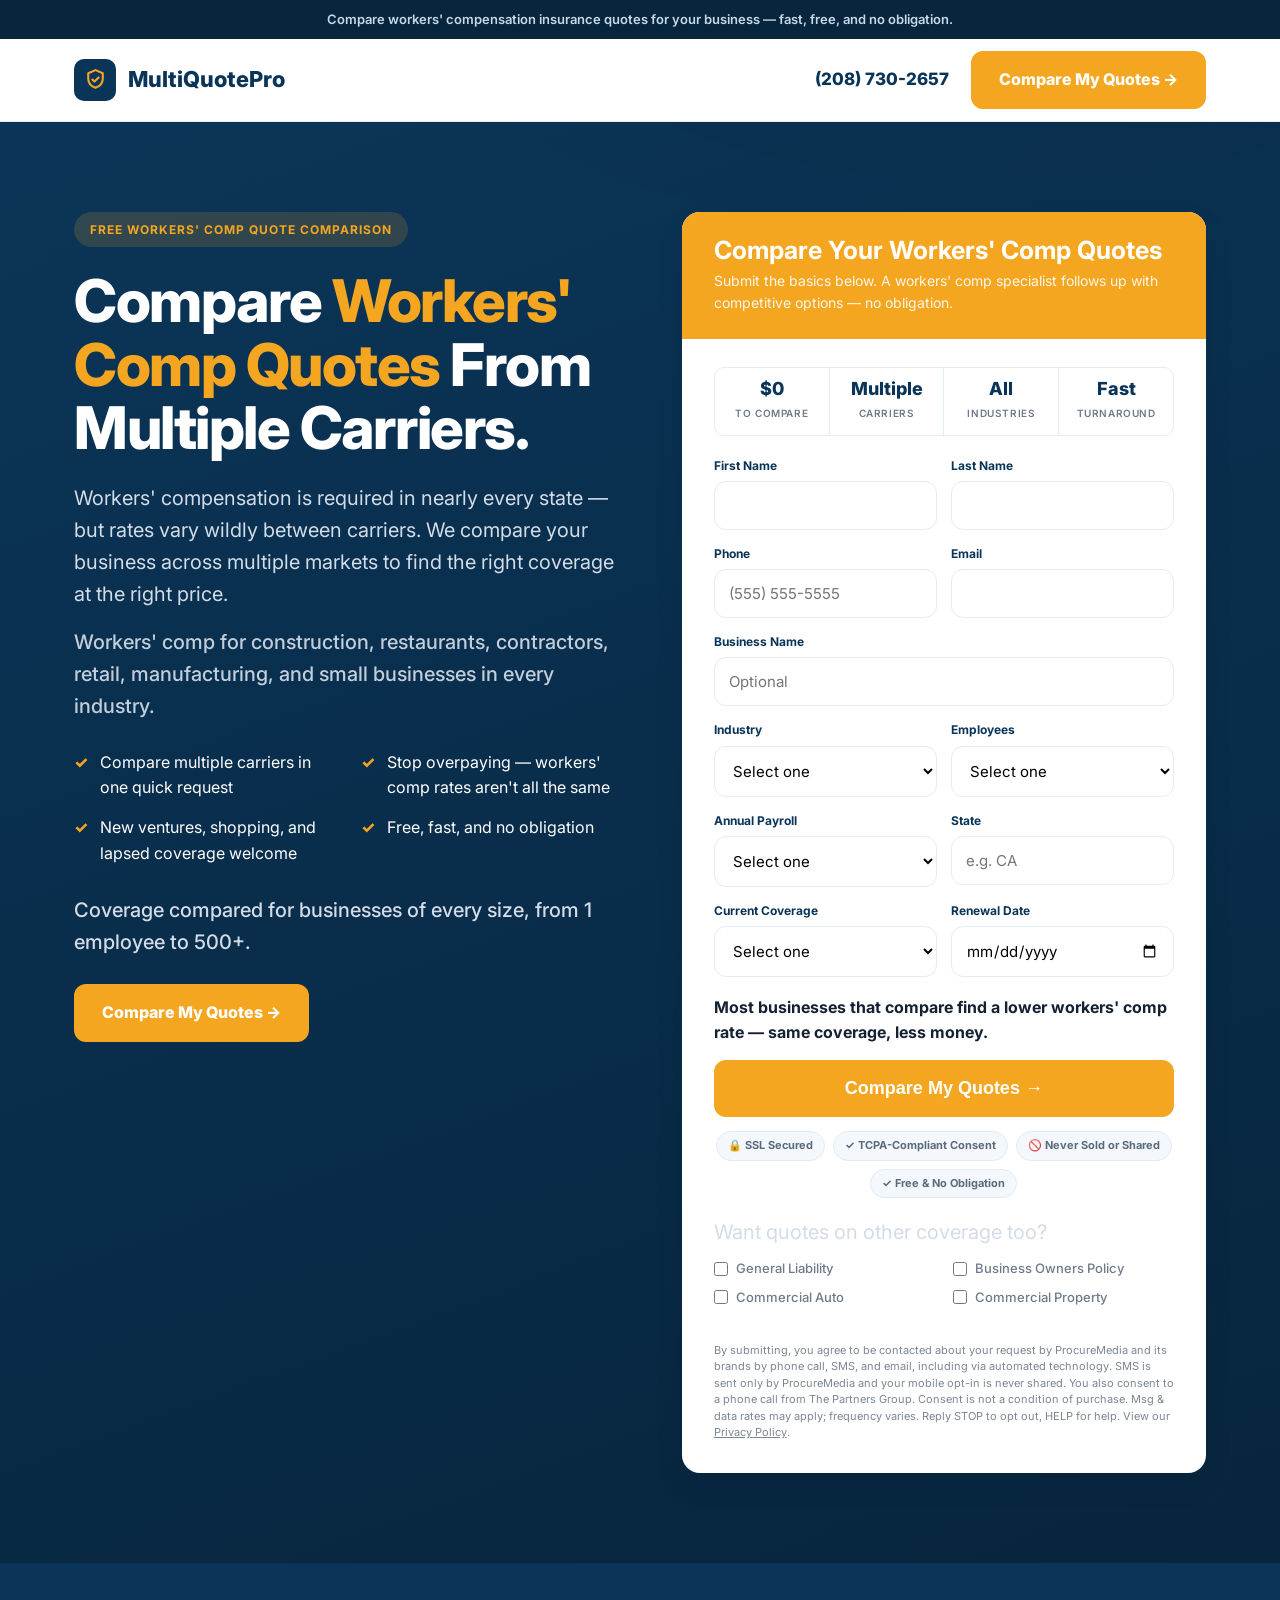
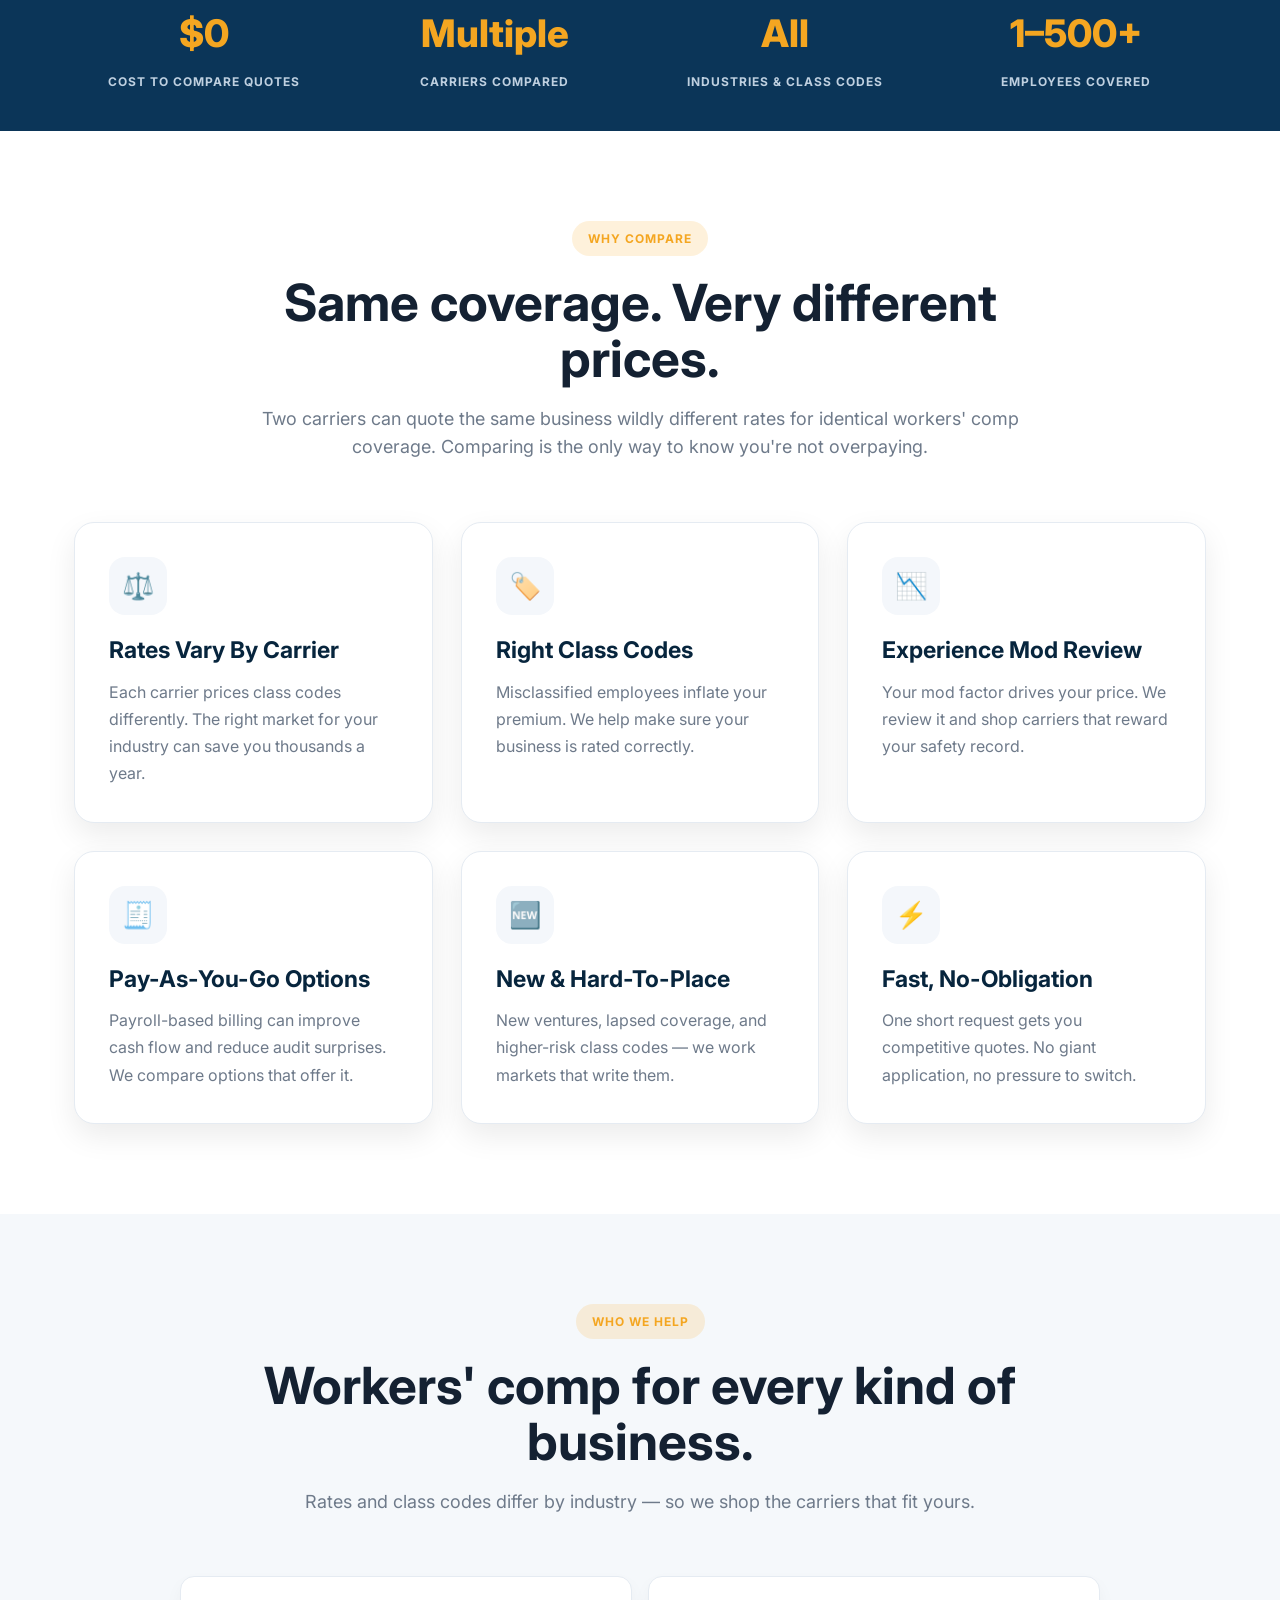
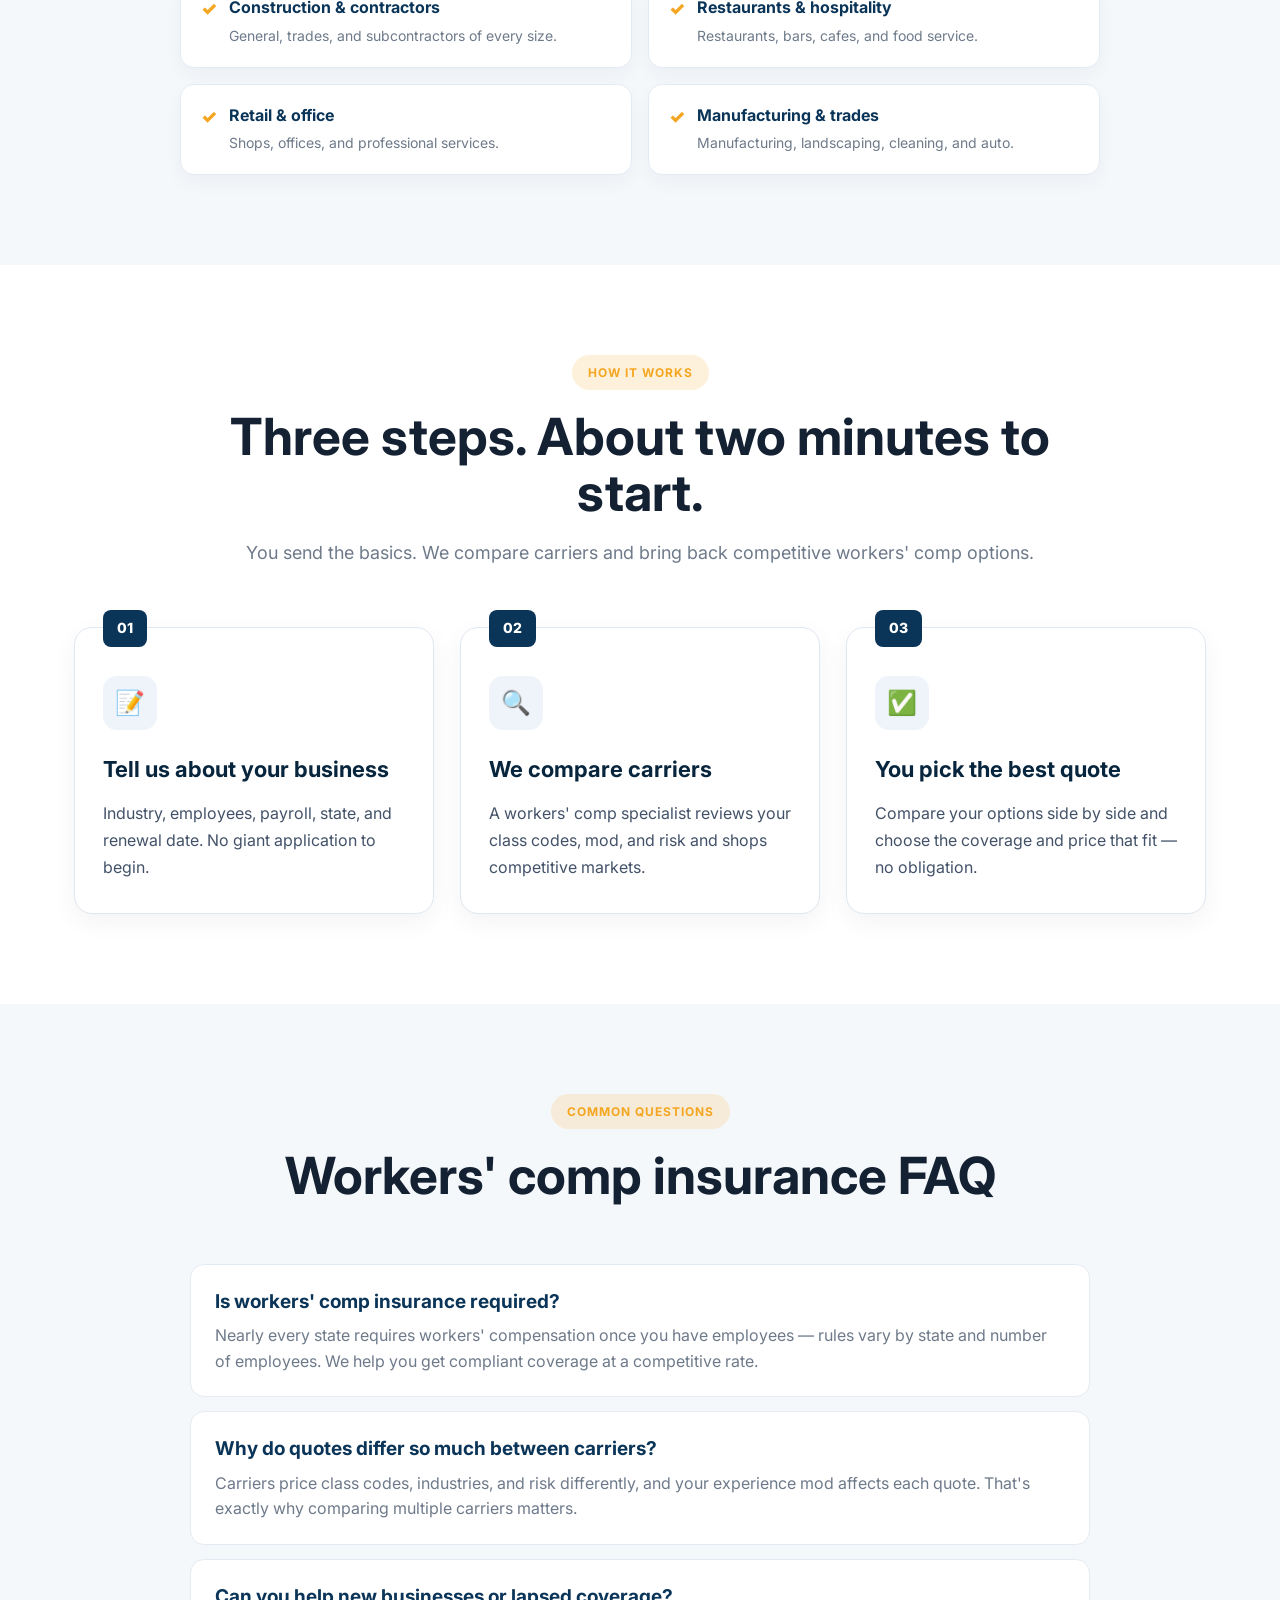
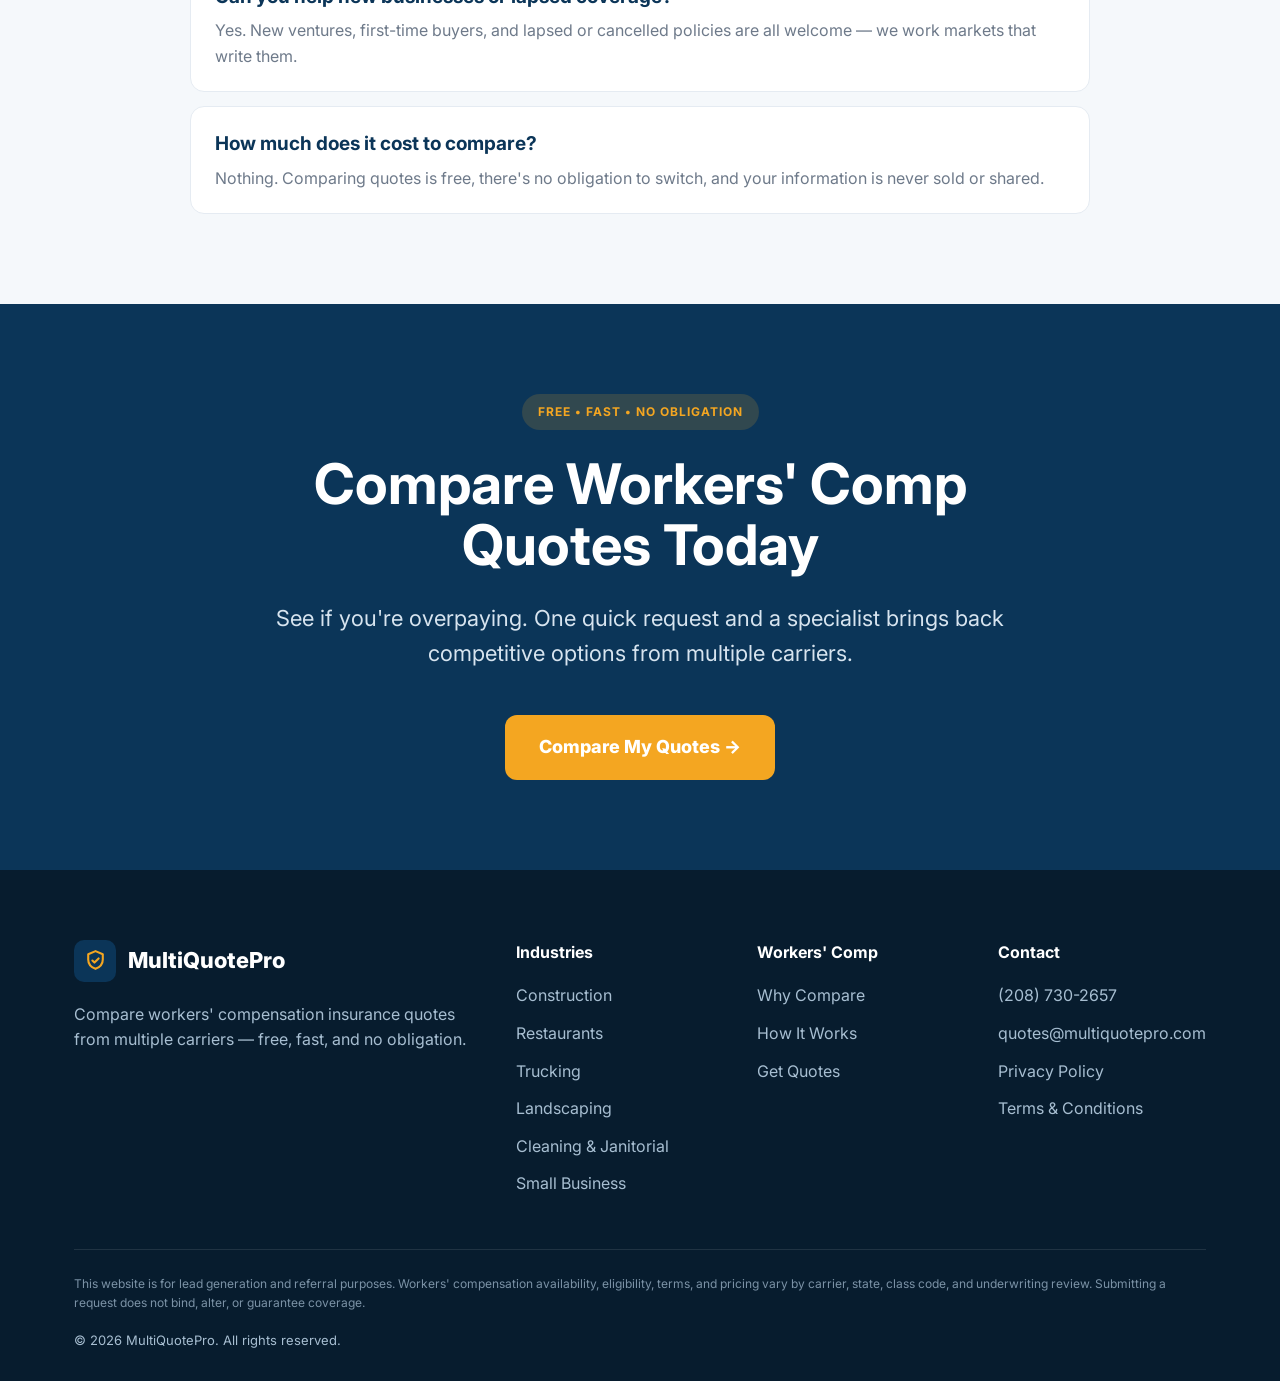
==== commit 14870d84: "Deploy multiquotepro.com — 2026-06-16 09:54" ====
--- a/index.html
+++ b/index.html
@@ -12,6 +12,8 @@
 <meta property="og:url" content="https://multiquotepro.com/" />
 <meta property="og:image" content="https://multiquotepro.com/og.png" />
 <meta name="twitter:card" content="summary_large_image" />
+<link rel="canonical" href="https://multiquotepro.com/" />
+<meta name="robots" content="index, follow" />
 <link rel="icon" type="image/svg+xml" href="/favicon.svg" />
 <link rel="preconnect" href="https://fonts.googleapis.com">
 <link rel="preconnect" href="https://fonts.gstatic.com" crossorigin>
@@ -78,6 +80,7 @@
 .btn-primary{background:var(--accent);color:#fff;}
 .btn-primary:hover{background:var(--accent-dark);transform:translateY(-2px);}
 .hero{background:radial-gradient(1100px 480px at 78% -10%, rgba(0,0,0,.10), transparent 60%), linear-gradient(160deg,var(--navy) 0%, var(--navy-dark) 100%);color:#fff;padding:90px 0;}
+.hero--photo .hero-title,.hero--photo .hero p,.hero--photo .hero-points div,.hero--photo .trust-line,.hero--photo .mini-proof{text-shadow:0 1px 16px rgba(3,12,24,.55);}
 .hero-grid{display:grid;grid-template-columns:1fr .95fr;gap:56px;align-items:start;}
 .eyebrow{display:inline-block;background:rgba(244,166,33,.16);color:var(--gold);padding:8px 16px;border-radius:999px;font-size:12px;font-weight:700;letter-spacing:1px;text-transform:uppercase;}
 .hero-title{font-size:clamp(38px,4.6vw,60px);line-height:1.08;font-weight:800;letter-spacing:-1.5px;margin:22px 0;max-width:720px;}
@@ -87,6 +90,15 @@
 .hero-points{margin:28px 0;display:grid;grid-template-columns:repeat(2,minmax(0,1fr));gap:14px 22px;max-width:640px;}
 .hero-points div{display:flex;align-items:flex-start;gap:12px;color:#fff;font-size:16px;}
 .hero-points span{color:var(--gold);font-weight:800;}
+.hero-ba{background:rgba(255,255,255,.05);border:1px solid rgba(255,255,255,.13);border-radius:16px;padding:12px;margin-bottom:28px;max-width:560px;}
+.hero-ba-head{display:flex;flex-direction:column;gap:2px;margin:2px 4px 11px;}
+.hero-ba-title{display:flex;align-items:center;gap:9px;color:#fff;font-weight:800;font-size:16px;letter-spacing:-.2px;}
+.hero-ba-title b{color:var(--gold);font-size:18px;line-height:1;}
+.hero-ba-sub{color:#AEBED0;font-size:12.5px;}
+.hero-ba-imgs{display:grid;grid-template-columns:1fr 1fr;gap:8px;}
+.hero-ba-fig{position:relative;border-radius:10px;overflow:hidden;margin:0;}
+.hero-ba-fig img{display:block;width:100%;height:auto;aspect-ratio:4/3;object-fit:cover;}
+.hero-ba-tag{position:absolute;top:8px;left:8px;font-size:10px;font-weight:800;text-transform:uppercase;letter-spacing:.04em;color:#fff;padding:4px 9px;border-radius:999px;box-shadow:0 3px 8px rgba(0,0,0,.3);}
 .trust-line{margin:8px 0 26px;font-size:14px;color:#C7D8E7;font-weight:500;}
 .form-card{background:#fff;border-radius:var(--radius);box-shadow:var(--shadow);color:var(--text);overflow:hidden;}
 .form-head{background:var(--accent);color:#fff;padding:24px 32px;}
@@ -98,6 +110,10 @@
 .form-stat:last-child{border-right:none;}
 .form-stat strong{display:block;font-size:18px;font-weight:800;color:var(--navy);line-height:1.2;}
 .form-stat span{font-size:10px;text-transform:uppercase;letter-spacing:.6px;color:var(--muted);font-weight:600;}
+.form-stat--hl{background:rgba(225,29,42,.05);}
+.form-stat--hl strong{color:var(--accent);font-size:21px;}
+.form-stat--strike strong{color:#9aa6b2;text-decoration:line-through;text-decoration-color:#c2ccd6;}
+.stats-kicker{font-size:11px;font-weight:800;text-transform:uppercase;letter-spacing:1.5px;color:var(--accent);text-align:center;margin-bottom:8px;}
 .form-grid{display:grid;grid-template-columns:1fr 1fr;gap:14px;}
 .form-grid .full{grid-column:1/-1;}
 .field-label{display:block;font-size:12px;font-weight:700;color:var(--navy);margin-bottom:6px;}
@@ -169,16 +185,65 @@
 .thanks h1{font-size:40px;color:var(--navy);margin-bottom:16px;}
 .thanks p{font-size:19px;color:var(--muted);margin-bottom:14px;}
 @media(max-width:980px){
-.hero-grid,.review-grid,.how-grid,.footer-grid,.stats-grid,.seg-grid{grid-template-columns:1fr;}
+.hero-grid,.review-grid,.how-grid,.footer-grid,.stats-grid,.seg-grid,.ba-grid{grid-template-columns:1fr;}
 .form-grid{grid-template-columns:1fr;}
 .hero-points{grid-template-columns:1fr;}
 .form-stats{flex-wrap:wrap;}
 .form-stat{flex:1 1 45%;}
 }
 @media(max-width:640px){.nav-phone{display:none;}}
+.results{background:#fff;}
+.ba-grid{display:grid;grid-template-columns:1fr 1fr;gap:24px;max-width:1040px;margin:0 auto;}
+.ba-card{position:relative;border-radius:18px;overflow:hidden;box-shadow:var(--shadow);border:1px solid var(--line);background:#fff;}
+.ba-card img{display:block;width:100%;height:auto;aspect-ratio:4/3;object-fit:cover;}
+.ba-tag{position:absolute;top:14px;left:14px;font-size:13px;font-weight:800;letter-spacing:.04em;text-transform:uppercase;color:#fff;padding:7px 14px;border-radius:999px;box-shadow:0 4px 12px rgba(0,0,0,.28);}
+.ba-before{background:#6b7280;}
+.ba-after{background:var(--gold);color:var(--navy);}
+.ba-cap{padding:16px 18px;color:var(--muted);font-size:15px;text-align:center;}
+.ba-video{max-width:1040px;margin:38px auto 0;border-radius:18px;overflow:hidden;box-shadow:var(--shadow);background:#000;}
+.ba-video video{display:block;width:100%;height:auto;aspect-ratio:16/9;background:#000;}
+.ba-vcap{text-align:center;color:var(--muted);font-size:15px;margin-top:16px;}
 .trust-strip{display:flex;flex-wrap:wrap;gap:8px;justify-content:center;margin-top:14px;}
 .tbadge{display:inline-flex;align-items:center;gap:6px;font-size:11px;font-weight:700;color:#5B6B7C;background:#F4F7FB;border:1px solid #E5EBF2;border-radius:999px;padding:5px 11px;white-space:nowrap;}
+.carriers{padding:44px 0;background:#fff;border-top:1px solid var(--line);border-bottom:1px solid var(--line);}
+.carriers-label{text-align:center;font-size:11px;font-weight:700;letter-spacing:1.4px;text-transform:uppercase;color:var(--muted);margin-bottom:28px;}
+.carriers-grid{display:flex;flex-wrap:wrap;align-items:center;justify-content:center;gap:24px 48px;}
+.carriers-grid img{height:44px;width:auto;opacity:.72;filter:grayscale(25%);transition:.25s ease;}
+.carriers-grid img:hover{opacity:1;filter:grayscale(0%);}
+@media(max-width:640px){.carriers-grid img{height:32px;}.carriers-grid{gap:18px 28px;}}
+.blog-grid{display:grid;grid-template-columns:repeat(3,1fr);gap:24px;margin-top:20px;}
+.blog-card{background:#fff;border:1px solid var(--line);border-radius:16px;padding:28px;box-shadow:0 8px 20px rgba(0,0,0,.05);display:flex;flex-direction:column;gap:10px;}
+.blog-card-tag{display:inline-block;font-size:10px;font-weight:700;letter-spacing:1.2px;text-transform:uppercase;color:var(--accent);background:rgba(0,0,0,.06);padding:4px 10px;border-radius:999px;}
+.blog-card h2{font-size:19px;color:var(--navy);line-height:1.25;margin:0;}
+.blog-card p{color:var(--muted);font-size:14px;flex:1;}
+.blog-card-date{font-size:12px;color:var(--muted);font-weight:500;}
+.blog-card .read-more{font-size:14px;font-weight:700;color:var(--accent);}
+.article-meta{display:flex;align-items:center;gap:12px;flex-wrap:wrap;margin-bottom:16px;}
+.article-breadcrumb{font-size:13px;color:var(--muted);margin-bottom:24px;}
+.article-cta-box{margin-top:44px;padding:32px;background:var(--light);border-radius:16px;border:1px solid var(--line);}
+.article-cta-box h3{color:var(--navy);font-size:22px;margin-bottom:8px;}
+.article-cta-box p{color:var(--muted);margin-bottom:20px;}
+@media(max-width:980px){.blog-grid{grid-template-columns:1fr;}}
+.ms-progress{display:flex;align-items:center;margin-bottom:22px;}
+.ms-dot{width:30px;height:30px;border-radius:50%;background:var(--line);color:var(--muted);display:flex;align-items:center;justify-content:center;font-size:11px;font-weight:800;flex-shrink:0;transition:.2s;}
+.ms-dot.ms-active{background:var(--accent);color:#fff;}
+.ms-dot.ms-done{background:var(--navy);color:#fff;}
+.ms-line{flex:1;height:2px;background:var(--line);transition:.2s;}
+.ms-line.ms-done{background:var(--navy);}
+.ms-panel{display:none;}
+.ms-panel.ms-active{display:block;}
+.ms-q{font-size:20px;font-weight:800;color:#142132;line-height:1.3;margin-bottom:6px;}
+.ms-sub{font-size:14px;color:#4A5568;margin-bottom:4px;}
+.ms-opts{display:grid;grid-template-columns:1fr 1fr;gap:10px;margin:14px 0 8px;}
+.ms-opt{padding:13px 14px;border:2px solid var(--line);border-radius:12px;font-size:14px;font-weight:600;color:var(--navy);cursor:pointer;text-align:left;background:#fff;transition:.15s;line-height:1.3;width:100%;}
+.ms-opt:hover,.ms-opt.ms-sel{border-color:var(--accent);background:rgba(244,166,33,.08);}
+.ms-back-btn{background:none;border:none;font-size:13px;color:var(--muted);font-weight:600;cursor:pointer;padding:0;margin-top:12px;display:inline-block;}
+.ms-back-btn:hover{color:var(--navy);}
+@media(max-width:500px){.ms-opts{grid-template-columns:1fr;}}
 </style>
+<script type="application/ld+json">{"@context":"https://schema.org","@type":"Organization","name":"MultiQuotePro","url":"https://multiquotepro.com/","telephone":"(208) 730-2657","areaServed":"US","logo":"https://multiquotepro.com/og.png"}</script>
+<script type="application/ld+json">{"@context":"https://schema.org","@type":"Service","name":"Compare Workers' Comp Insurance Quotes | MultiQuotePro","serviceType":"workers' comp","areaServed":"US","provider":{"@type":"Organization","name":"MultiQuotePro","telephone":"(208) 730-2657","url":"https://multiquotepro.com/"},"description":"Compare workers' compensation insurance quotes from multiple carriers. Coverage for construction, restaurants, contractors, retail, manufacturing, and small businesses in every industry. Free, fast, no obligation.","url":"https://multiquotepro.com/"}</script>
+<script type="application/ld+json">{"@context":"https://schema.org","@type":"FAQPage","mainEntity":[{"@type":"Question","name":"Is workers' comp insurance required?","acceptedAnswer":{"@type":"Answer","text":"Nearly every state requires workers' compensation once you have employees — rules vary by state and number of employees. We help you get compliant coverage at a competitive rate."}},{"@type":"Question","name":"Why do quotes differ so much between carriers?","acceptedAnswer":{"@type":"Answer","text":"Carriers price class codes, industries, and risk differently, and your experience mod affects each quote. That's exactly why comparing multiple carriers matters."}},{"@type":"Question","name":"Can you help new businesses or lapsed coverage?","acceptedAnswer":{"@type":"Answer","text":"Yes. New ventures, first-time buyers, and lapsed or cancelled policies are all welcome — we work markets that write them."}},{"@type":"Question","name":"How much does it cost to compare?","acceptedAnswer":{"@type":"Answer","text":"Nothing. Comparing quotes is free, there's no obligation to switch, and your information is never sold or shared."}}]}</script>
 </head>
 <body>
 <div class="top-bar">Compare workers' compensation insurance quotes for your business — fast, free, and no obligation.</div>
@@ -199,6 +264,7 @@
 <section class="hero">
 <div class="container hero-grid">
 <div>
+
 <div class="eyebrow">Free Workers' Comp Quote Comparison</div>
 <h1 class="hero-title">Compare <span class="highlight">Workers' Comp Quotes</span> From Multiple Carriers.</h1>
 <p>Workers' compensation is required in nearly every state — but rates vary wildly between carriers. We compare your business across multiple markets to find the right coverage at the right price.</p>
@@ -219,6 +285,7 @@
 <p>Submit the basics below. A workers' comp specialist follows up with competitive options — no obligation.</p>
 </div>
 <div class="form-body">
+
 <div class="form-stats">
   <div class="form-stat"><strong>$0</strong><span>To Compare</span></div>
   <div class="form-stat"><strong>Multiple</strong><span>Carriers</span></div>
@@ -312,7 +379,10 @@
 <div class="full">
 <p style="font-weight:700; color:#142132; margin:4px 0 14px; font-size:16px;">Most businesses that compare find a lower workers' comp rate — same coverage, less money.</p>
 <button class="btn btn-primary submit-btn" type="submit">Compare My Quotes →</button>
-<div class="trust-strip"><span class="tbadge">🔒 SSL Secured</span><span class="tbadge">✓ TCPA-Compliant Consent</span><span class="tbadge">🚫 Never Sold or Shared</span><span class="tbadge">✓ Free &amp; No Obligation</span></div>
+<div class="trust-strip"><span class="tbadge">🔒 SSL Secured</span>
+<span class="tbadge">✓ TCPA-Compliant Consent</span>
+<span class="tbadge">🚫 Never Sold or Shared</span>
+<span class="tbadge">✓ Free &amp; No Obligation</span></div>
 <p class="secondary-label">Want quotes on other coverage too?</p>
 <div class="secondary-services-grid">
 <label><input type="checkbox" name="also_review[]" value="General Liability"> General Liability</label>
@@ -322,7 +392,7 @@
 </div>
 </div>
 </div>
-<div class="tcpa">By clicking "Compare My Quotes," you agree to be contacted by The Partners Group and its representatives via phone call, text message, and email regarding workers' compensation and related insurance products or services using automated technology at the contact information provided, even if your number is listed on a state or federal Do Not Call list. Consent is not a condition of purchase. Message and data rates may apply. View our <a href="/privacy-policy.html" target="_blank">Privacy Policy</a>.</div>
+<div class="tcpa">By submitting, you agree to be contacted about your request by ProcureMedia and its brands by phone call, SMS, and email, including via automated technology. SMS is sent only by ProcureMedia and your mobile opt-in is never shared. You also consent to a phone call from The Partners Group. Consent is not a condition of purchase. Msg & data rates may apply; frequency varies. Reply STOP to opt out, HELP for help. View our <a href="/privacy-policy.html" target="_blank">Privacy Policy</a>.</div>
 </form>
 </div>
 </div>
